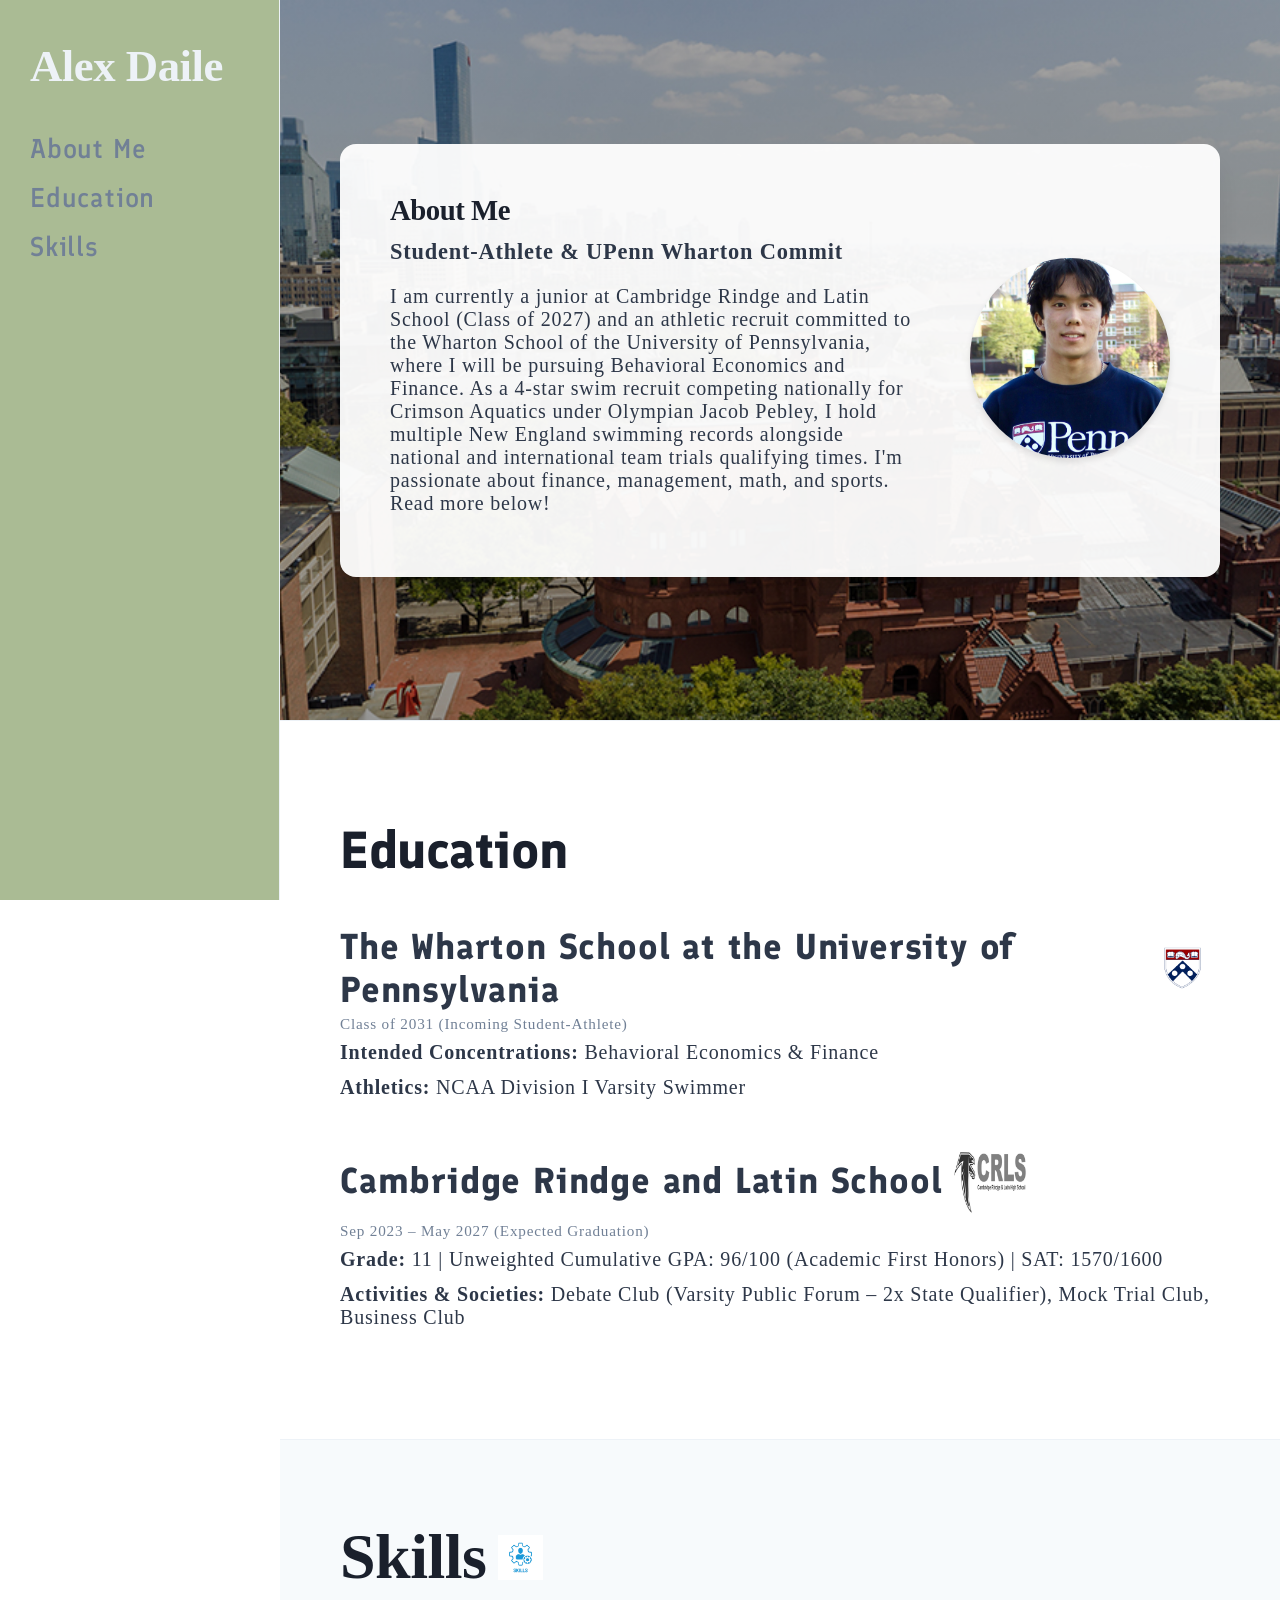
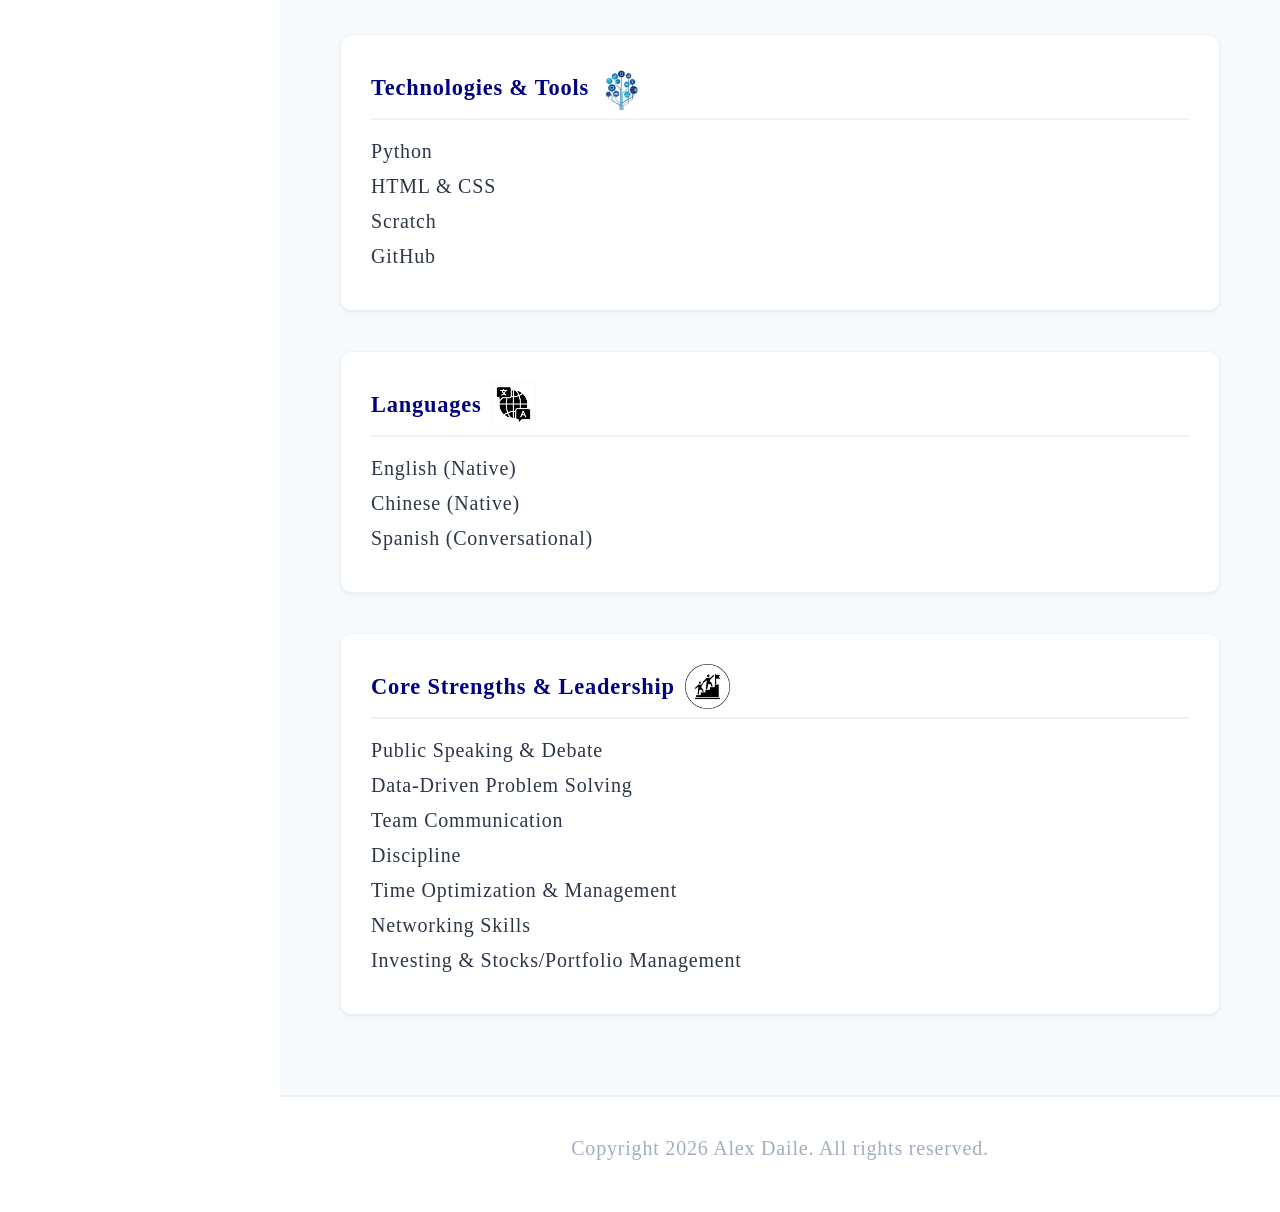
==== index.html @ 0dffe1ea "fixed minute details in section for skills" ====
<!DOCTYPE html>
<html lang="en">
<head>
    <meta charset="UTF-8">
    <meta name="viewport" content="width=device-width, initial-scale=1.0">
    <title>Alex Daile | Portfolio</title>
    <link rel="stylesheet" href="./css/style.css">
</head>
<body>

    <header>
        <h1>Alex Daile</h1>
        <nav>
            <a href="#about">About Me</a>
            <a href="#education"> Education</a>
            <a href="#skills">Skills</a>
        </nav>
    </header>

    <main>
        <section id="about">
            <div class="about-container">
                <div class="about-text">
                    <h2>About Me</h2>
                    <p><strong>Student-Athlete &amp; UPenn Wharton Commit</strong></p>
                    <p>
                        I am currently a junior at Cambridge Rindge and Latin School (Class of 2027) and an athletic recruit committed to the Wharton School of the University of Pennsylvania, where I will be pursuing Behavioral Economics and Finance. As a 4-star swim recruit competing nationally for Crimson Aquatics under Olympian Jacob Pebley, I hold multiple New England swimming records alongside national and international team trials qualifying times. I'm passionate about finance, management, math, and sports. Read more below!
                    </p>
                </div>
                
                <div class="about-profile">
                    <img src="images/IMG_1730 (1).jpeg" alt="Alex Daile Profile Picture" class="profile-img">
                </div>
            </div>
        </section>

        <section id="education">
            <h2>Education</h2>

            <div class="edu-item">
                <h3>
                    The Wharton School at the University of Pennsylvania
                    <img src="images/upenn.png" alt="upenn" class="edu-logo">
                </h3>
                <p class="date">Class of 2031 (Incoming Student-Athlete)</p>
                <p><strong>Intended Concentrations:</strong> Behavioral Economics & Finance</p>
                <p><strong>Athletics:</strong> NCAA Division I Varsity Swimmer</p>
            </div>

            <div class="edu-item">
                <h3>
                     Cambridge Rindge and Latin School
                     <img src="images/crls.webp" alt="CRLS Logo" class="edu-logo">
                </h3>
                <p class="date">Sep 2023 &ndash; May 2027 (Expected Graduation)</p>
                <p><strong>Grade:</strong> 11 | Unweighted Cumulative GPA: 96/100 (Academic First Honors) | SAT: 1570/1600</p>
                <p><strong>Activities &amp; Societies:</strong> Debate Club (Varsity Public Forum &ndash; 2x State Qualifier), Mock Trial Club, Business Club</p>
             </div>
        </section>

        <section id="skills">
            <div class="skills-container-wrapper">
                <h2>
                    Skills
                    <img src="./images/skillsicon.avif" alt="Skills Icon" class="skill-header-logo">
                </h2>
 
                <div class="skills-grid">
                    <div class="skills-column">
                         <h3>
                             Technologies &amp; Tools
                            <img src="./images/tech icon.webp" alt="Code Icon" class="skill-header-logo">
                        </h3>
                        <p>Python</p>
                        <p>HTML &amp; CSS</p>
                        <p>Scratch</p>
                        <p>GitHub</p>
                    </div>

                    <div class="skills-column">
                        <h3>
                            Languages
                            <img src="./images/lang.jpg" alt="Language Icon" class="skill-header-logo">
                        </h3>
                        <p>English <span class="language_level">(Native)</span></p>
                        <p>Chinese <span class="language_level">(Native)</span></p>
                        <p>Spanish <span class="language_level">(Conversational)</span></p>
                    </div>

                    <div class="skills-column">
                         <h3>
                             Core Strengths &amp; Leadership
                             <img src="./images/leadership.avif" alt="Leadership Icon" class="skill-header-logo">
                        </h3>
                        <p>Public Speaking &amp; Debate</p>
                        <p>Data-Driven Problem Solving</p>
                        <p>Team Communication</p>
                        <p>Discipline</p>
                        <p>Time Optimization &amp; Management</p>
                        <p>Networking Skills</p>
                        <p>Investing &amp; Stocks/Portfolio Management</p>
                    </div>
                </div>
            </div>
        </section>
    </main>

    <footer>
        <p>Copyright 2026 Alex Daile. All rights reserved.</p>
    </footer>

</body>
</html>
---- css/style.css ----
@import url('https://fonts.googleapis.com/css2?family=Finlandica:ital,wght@0,400;0,700;1,400;1,700&display=swap');

html {
    scroll-behavior: smooth;
}

* {
    margin: 0;
    padding: 0;
    box-sizing: border-box;
}

body {
    font-family: 'Finlandica', sans-serif
    line-height: 2.5;
    color: #2d3748;
    background-color: #ffffff;
    letter-spacing: 0.8px;
}

header {
    position: fixed;
    top: 0;
    left: 0;
    width: 280px;
    height: 100vh;
    background-color: #aabb94;
    border-right: 1px solid #edf2f7;
    padding: 40px 30px;
    display: flex;
    flex-direction: column;
    gap: 40px;
    z-index: 100;
}

.header-container {
    max-width: 750px;
    margin: 0 auto;
    display: flex;
    justify-content: space-between;
    align-items: center;
}

header h1{
    font-size: 2.8rem;
    font-weight: 700;
    letter-spacing: -0.5px;
    color:#edf2f7
}

nav {
    display: flex;
    flex-direction: column;
    gap: 16px;
}

nav a {
    color: #718096;
    font-size: 1.7rem;
    font-family: 'Finlandica', sans-serif;
    text-decoration: none;
    font-weight: 500;
    transition: color 0.2s;
}

nav a:hover {
    color: #000000;
    transform: translateX(4px)
}

main {
    margin-left: 280px;
    flex: 1;
    background-color: #f7fafc;
}

section {
    min-height: 80vh;
    display: flex;
    flex-direction: column;
    justify-content: center;  
    padding: 80px 60px;
}

h2 {
    font-size: 2.4rem;
    margin-bottom: 24px;
    letter-spacing: -0.5px;
    color: #1a202c;
}

p {
    font-size: 1.25rem;    
    margin-bottom: 12px;
}

#about {
    background: linear-gradient(rgba(0, 0, 0, 0.3), rgba(0, 0, 0, 0.4)), url('../images/penn_campus.jpg') no-repeat center center;
    background-size: cover; 
    background-attachment: scroll;
}

.about-container {
    max-width: 900px;
    margin: 0 auto;
    display: flex;
    align-items: center;
    gap: 50px;
    background-color: rgba(255, 255, 255, 0.95);
    padding: 50px;
    border-radius: 16px;
    box-shadow: 0 20px 25px -5px rgba(0, 0, 0, 0.1), 0 10px 10px -5px rgba(0, 0, 0, 0.04);
}

.about-text {
    flex: 1;
}

.about-text h2 {
    font-size: 1.8rem;
    margin-bottom: 12px;
    letter-spacing: -0.5px;
}

.about-text strong {
    color: #2d3748;
    display: block;
    margin-bottom: 20px;
    font-size: 1.4rem;
}

.profile-img {
    width: 200px;
    height: 200px;
    border-radius: 50%;
    object-fit: cover;
    border: 2px transparent;
    box-shadow: 0 4px 6px rgba(0, 0, 0, 0.1)
}

#education {
    background-color: #ffffff;
    border-top: 1px solid #edf2f7;
    border-bottom: 1px solid #edf2f7;
    max-width: 100%; 
}

#education .edu-container-wrapper {
    max-width: 900px;
    margin: 0 auto;
    width: 100%;
}

.edu-item {
    margin-top: 45px;
}

.edu-item h3 {
    display: flex;
    align-items: center;
    gap: 16px;
    font-size: 1.6rem;
    color: #2d3748;
    margin-bottom: 8px;
}

.edu-logo {
    width: 75px;
    height: 75px;
    object-fit: contain;
}

#education h2 {
    font-size: 3.25rem;
    font-family: 'Finlandica', sans-serif;
    margin-bottom: 12px;
    letter-spacing: -0.5px;
    color: #1a202c;
}

.edu-item {
    margin-top: 32px;
}

.edu-item h3 {
    font-family: 'Finlandica', sans-serif;
    display: flex;
    align-items: center;
    gap: 12px;
    font-size: 2.25rem;
    color: #2d3748;
    margin-bottom: 4px;
}

.date {
    color: #718096;
    font-size: 0.95rem;
    margin-bottom: 8px;
}

#skills {
    background-color: #f7fafc;
    border-bottom: 1px solid #edf2f7;
}

.skills-container-wrapper {
    max-width: 900px;
    margin: 0 auto;
    width: 100%;
}

#skills h2 {
    font-size: 4rem;
    display: flex;
    align-items: center;
    gap: 12px;
}

.skills-grid {
    display: grid;
    gap: 40px;
    margin-top: 40px;
}

.skills-column {
    background: #ffffff;
    padding: 30px;
    border-radius: 12px;
    box-shadow: 0 4px 6px rgba(0, 0, 0, 0.02), 0 1px 3px rgba(0, 0, 0, 0.05);
    border: 1px solid #edf2f7;
}

.skills-column h3 {
    display: flex;
    align-items: center;
    gap: 10px;
    font-size: 1.4rem;
    color: #000080;
    margin-bottom: 20px;
    border-bottom: 2px solid #edf2f7;
    padding-bottom: 8px;
}

.skill-header-logo {
    width: 45;
    height: 45px;
    object-fit: contain;
}


footer {
    margin-left: 280px;
    padding: 40px;
    background-color: #ffffff;
    font-size: 1.05rem;
    color: #a0aec0;
    text-align: center;
    border-top: 1px solid #edf2f7;
}
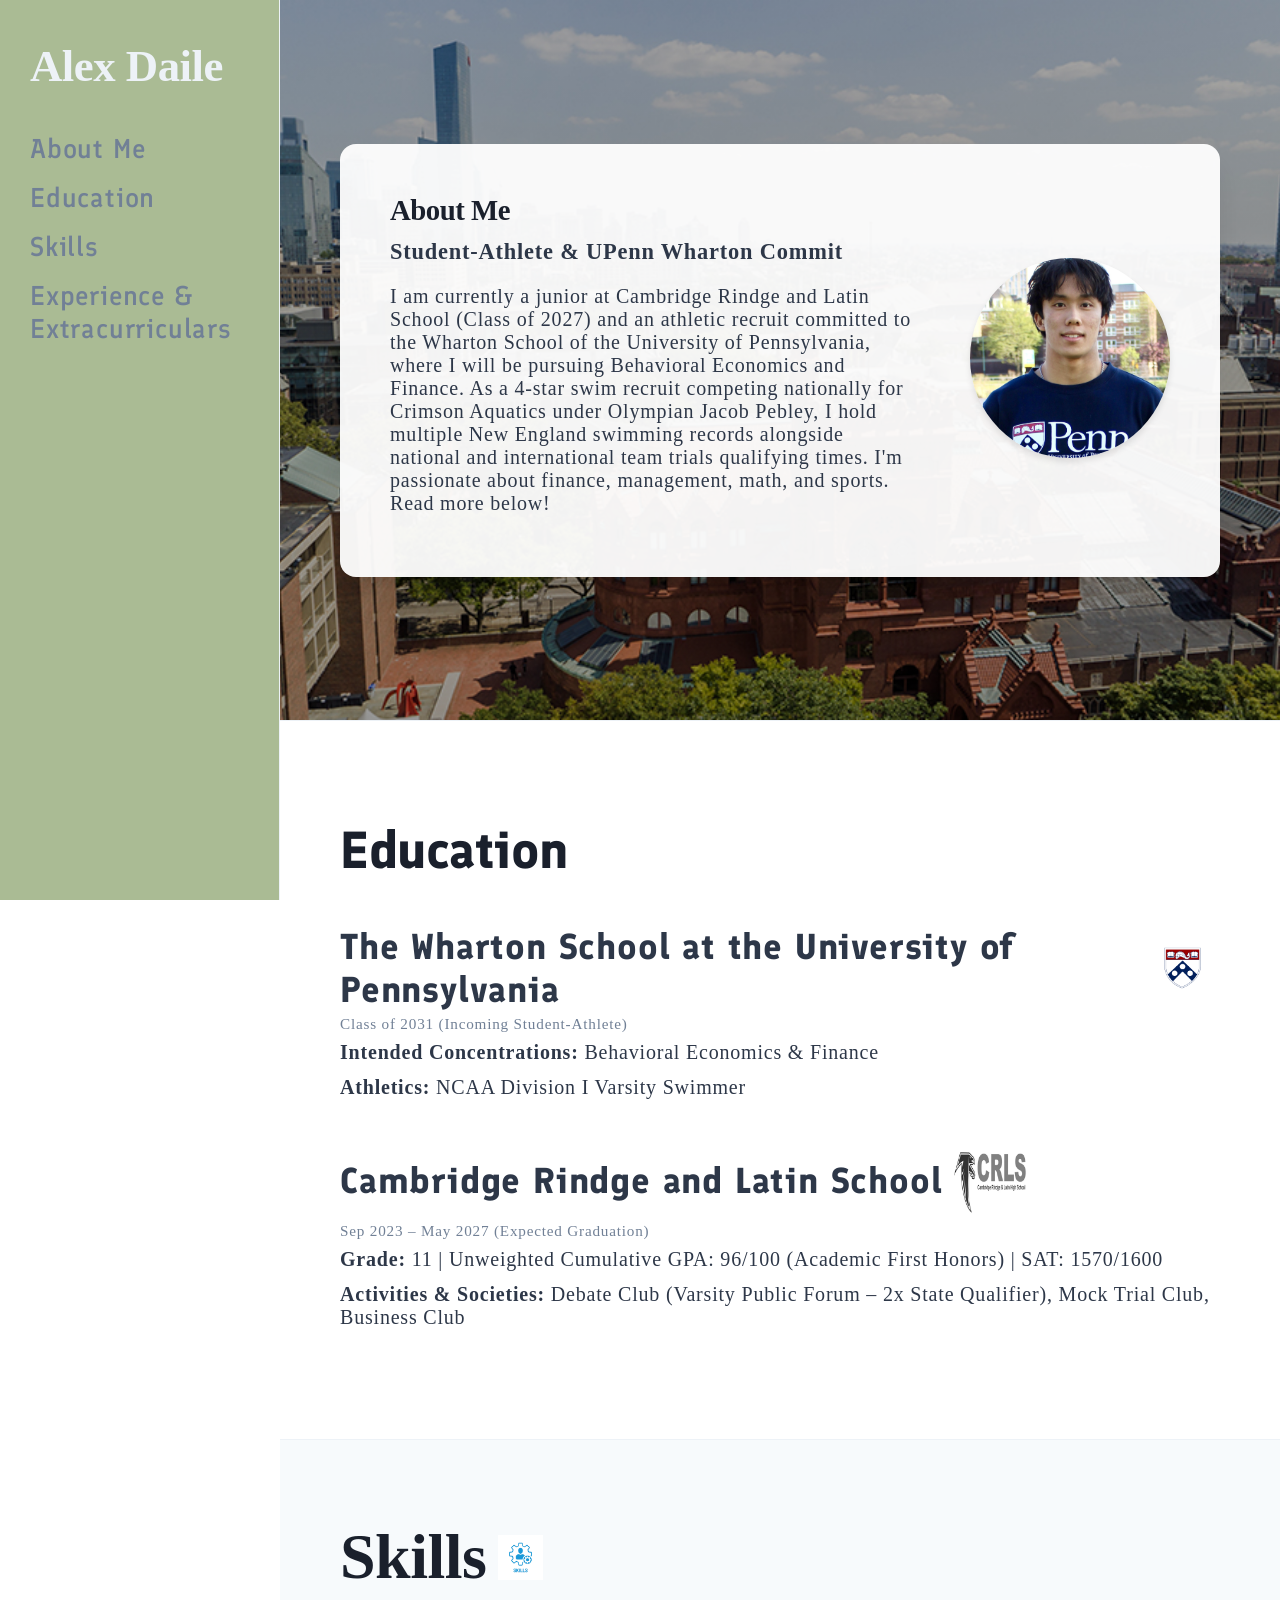
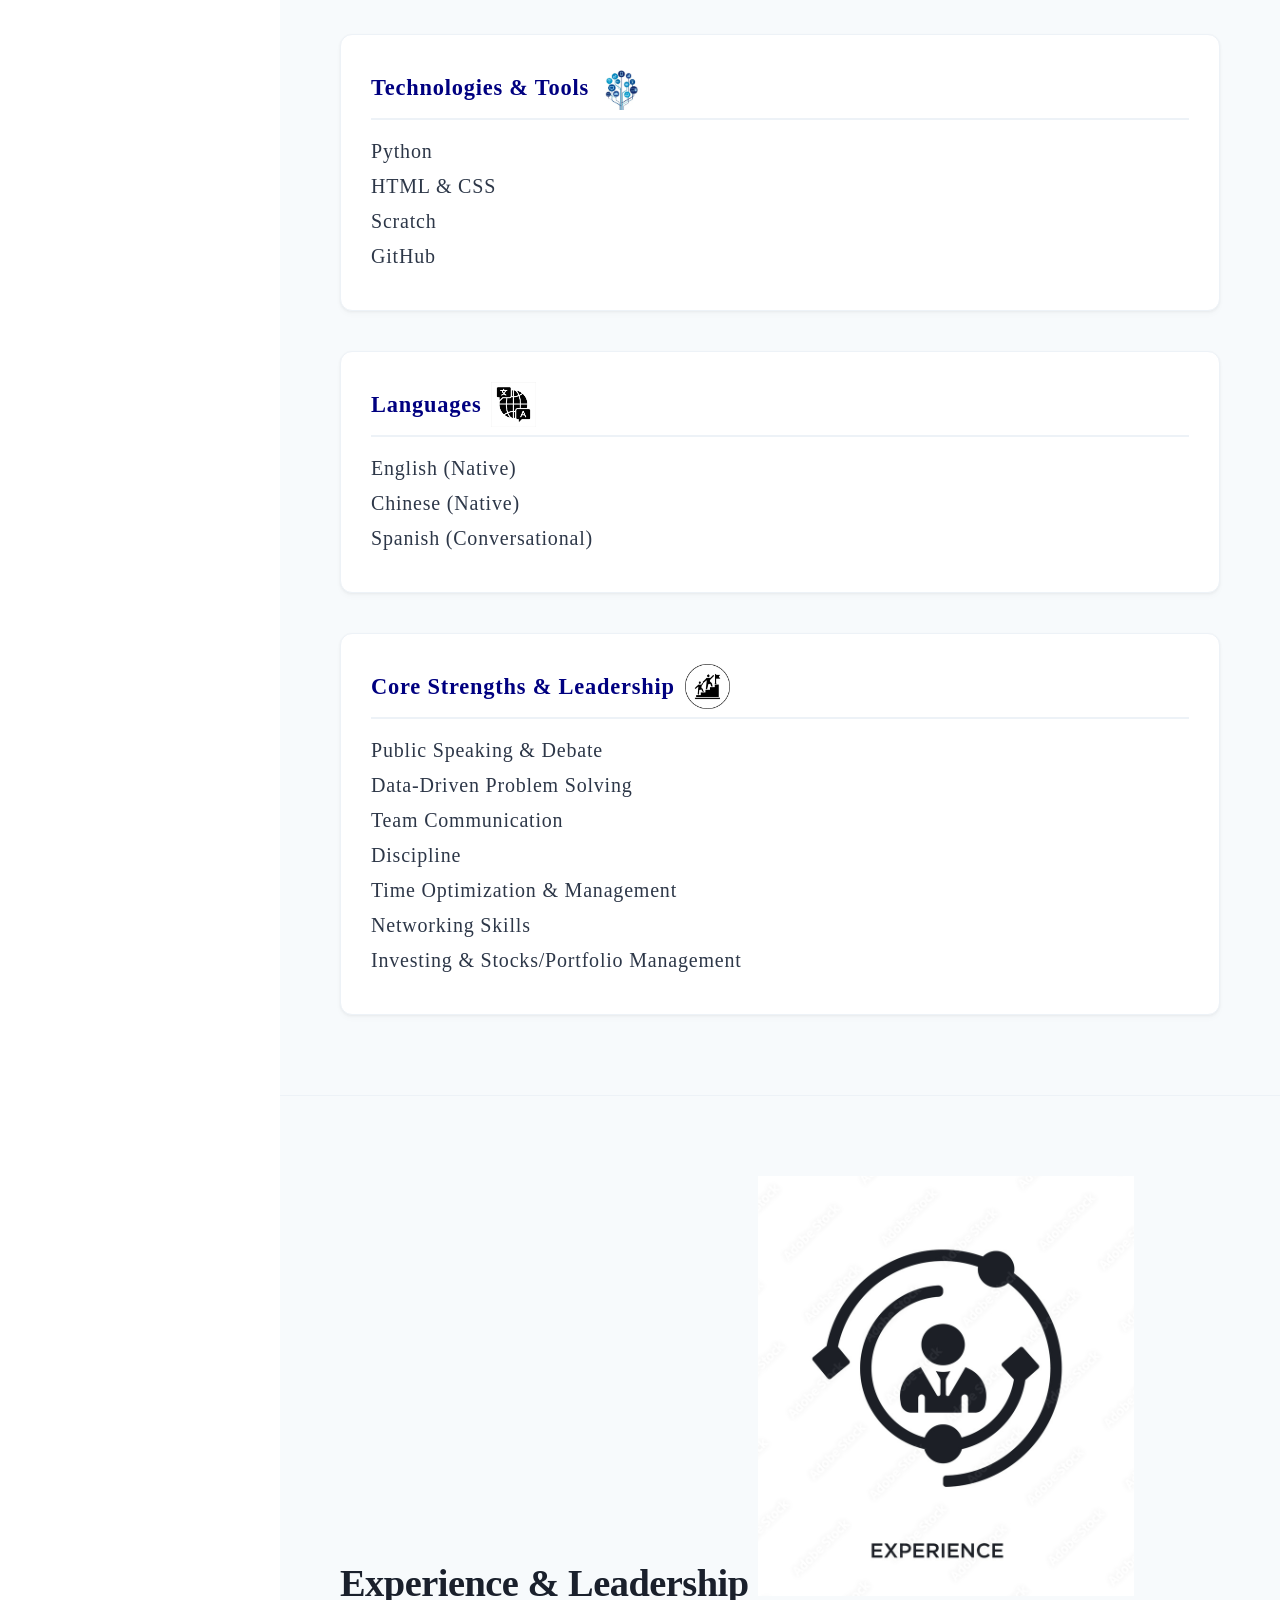
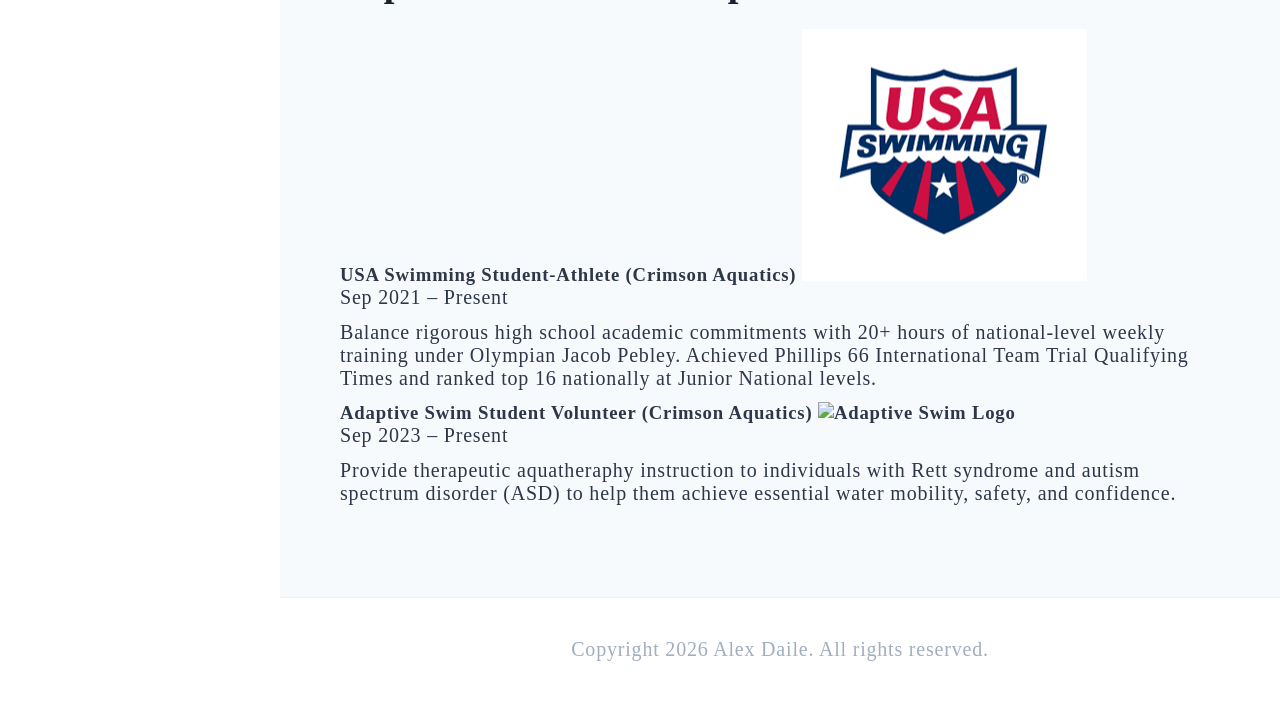
==== commit 29eee062: "added half of experience section, so usa swimming part, adaptive swim part" ====
--- a/index.html
+++ b/index.html
@@ -14,6 +14,7 @@
             <a href="#about">About Me</a>
             <a href="#education"> Education</a>
             <a href="#skills">Skills</a>
+            <a href="experience">Experience & Extracurriculars</a>
         </nav>
     </header>
 
@@ -103,6 +104,37 @@
                 </div>
             </div>
         </section>
+
+        <section id="experience">
+                <div class="'exp-container-wrapper">
+                    <h2>
+                        Experience &amp; Leadership
+                        <img src="./images/experience.png" alt="Experience Icon" class="exp-header-logo">
+                    </h2>
+
+                    <div class="exp-item">
+                        <h3>
+                            USA Swimming Student-Athlete (Crimson Aquatics)
+                            <img src="./images/usaswim.png" alt="Swim Icon" class="exp-logo">
+                        </h3>
+                        <p class="exp-date">Sep 2021 &ndash; Present</p>
+                    <p class="exp-details">
+                        Balance rigorous high school academic commitments with 20+ hours of national-level weekly training under Olympian Jacob Pebley. Achieved Phillips 66 International Team Trial Qualifying Times and ranked top 16 nationally at Junior National levels.
+                    </p>
+                    </div>
+
+                    <div class="exp-item">
+                        <h3>
+                            Adaptive Swim Student Volunteer (Crimson Aquatics)
+                            <img src="./images/adaptive.png" alt="Adaptive Swim Logo" class="exp-logo">
+                        </h3>
+                        <p class="exp-date">Sep 2023 &ndash; Present</p>
+                        <p class="exp-details">
+                        Provide therapeutic aquatheraphy instruction to individuals with Rett syndrome and autism spectrum disorder (ASD) to help them achieve essential water mobility, safety, and confidence.
+                        </p>
+                    </div>
+                </div>
+        </section>
     </main>
 
     <footer>
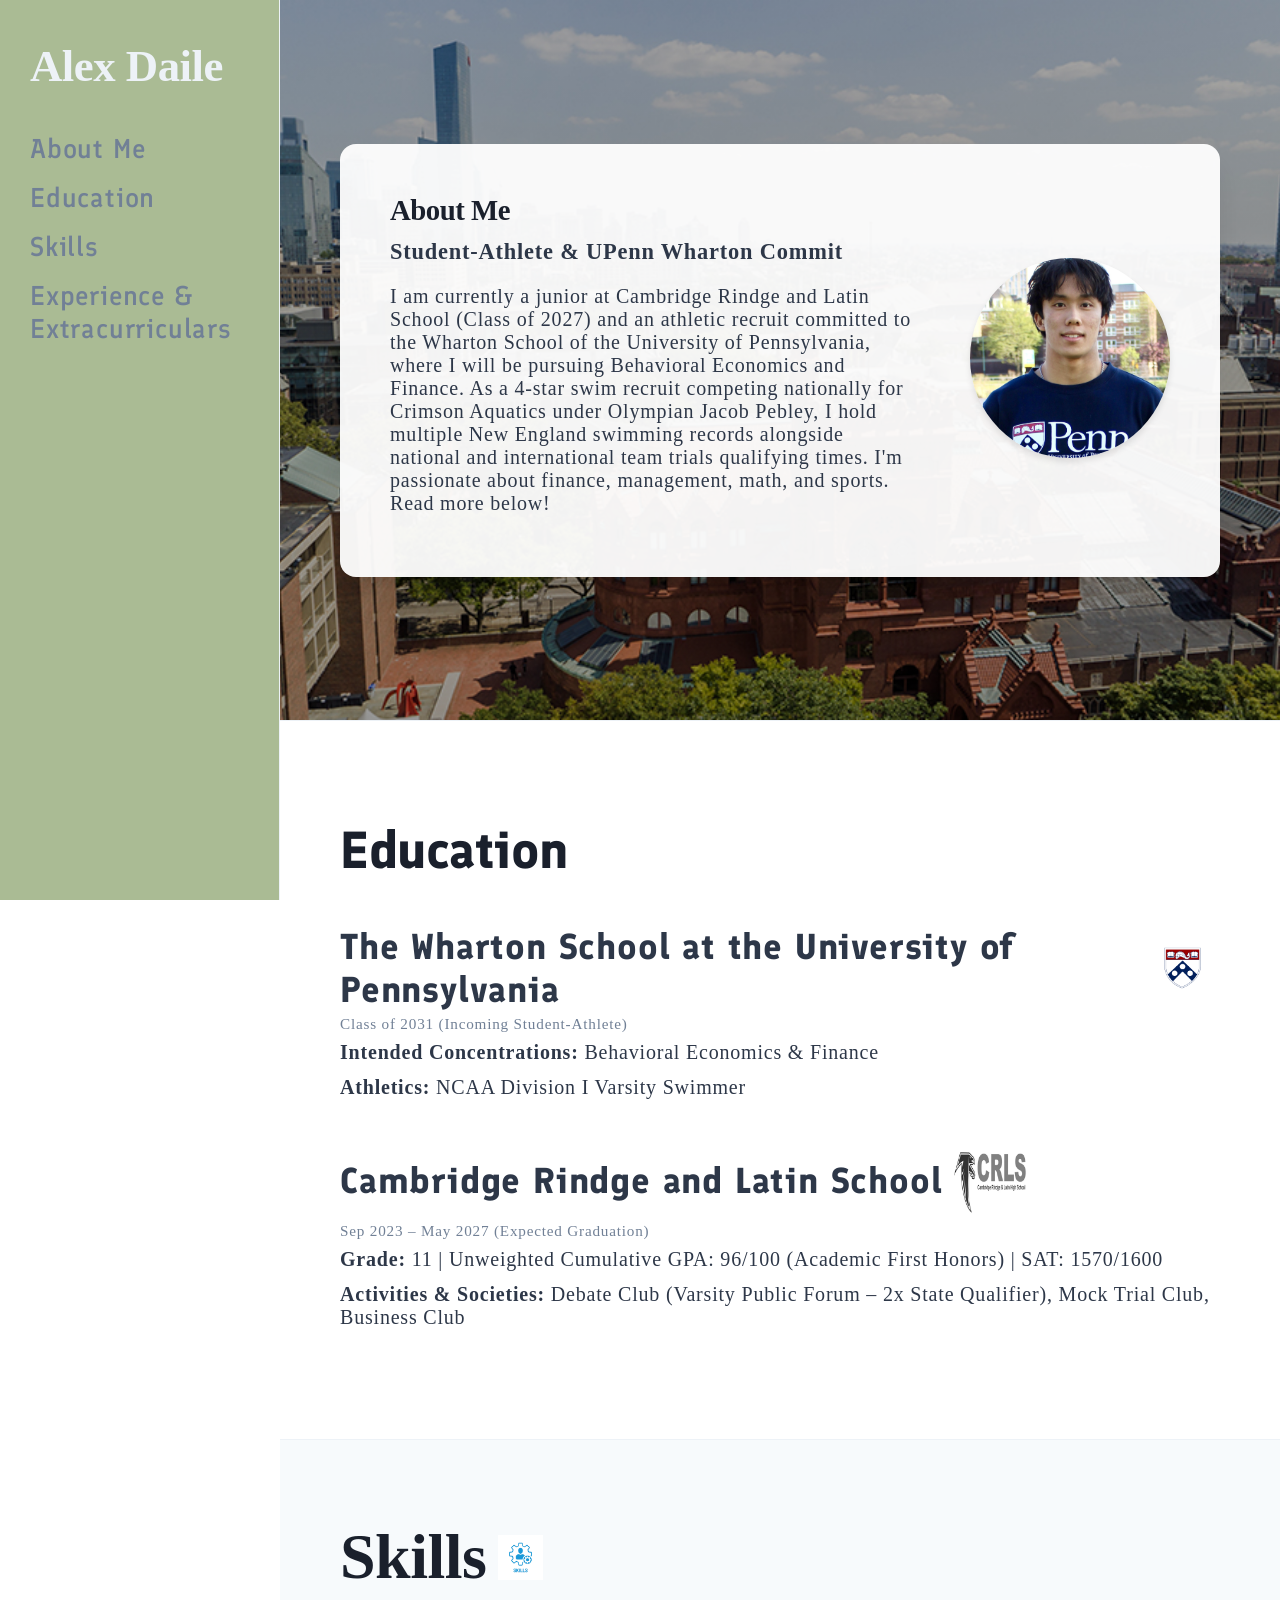
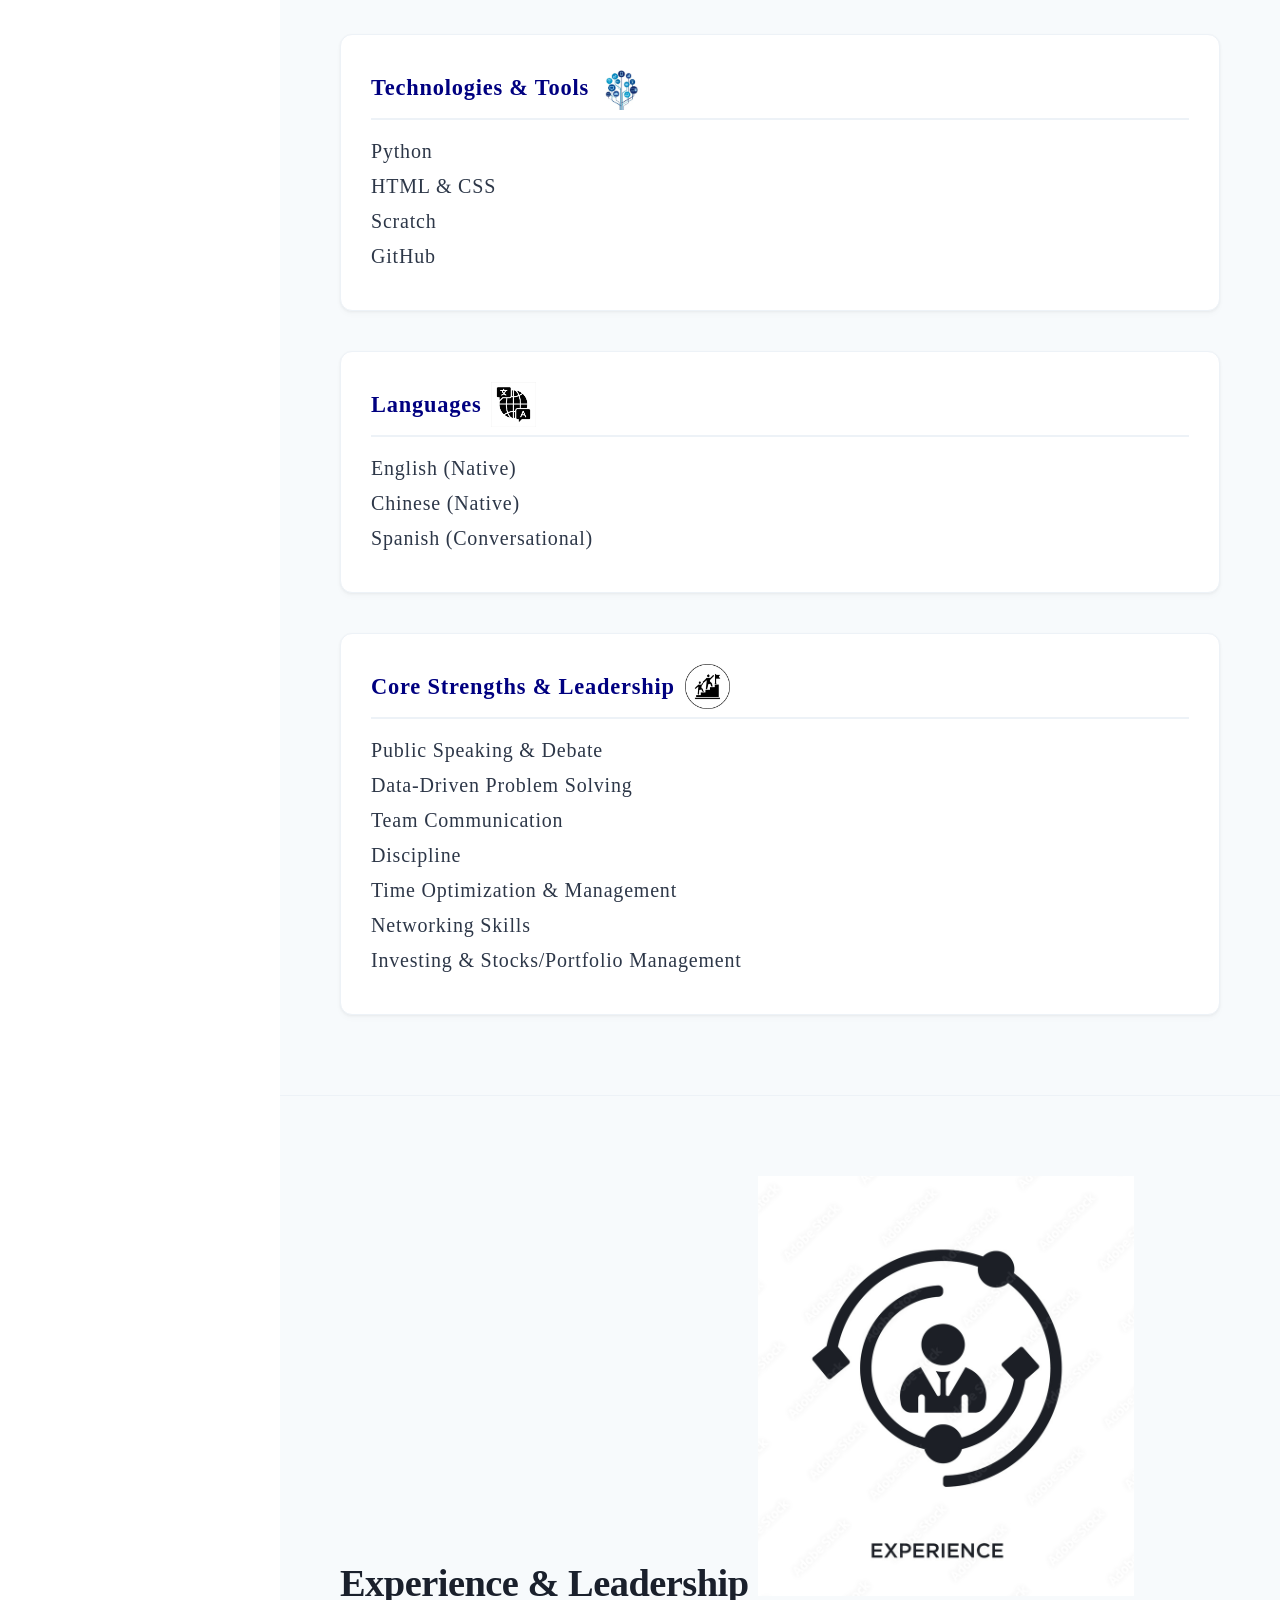
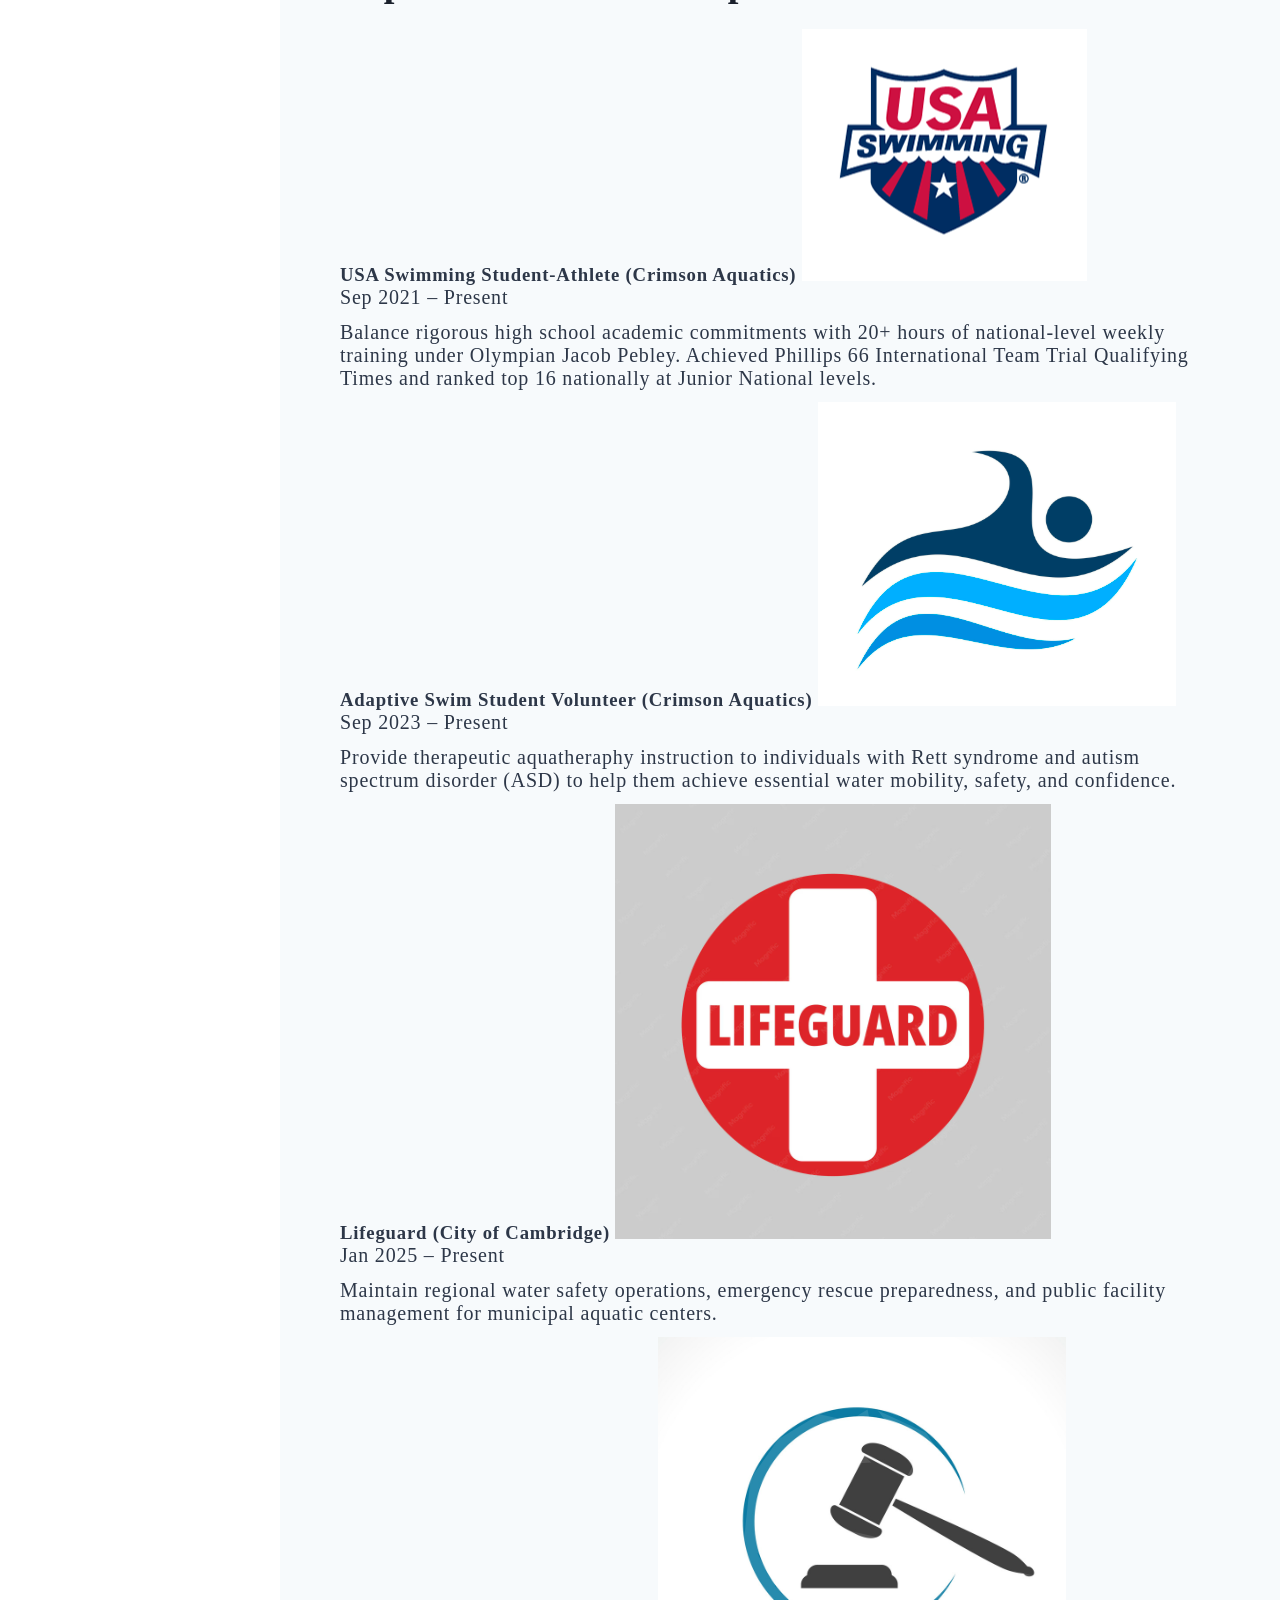
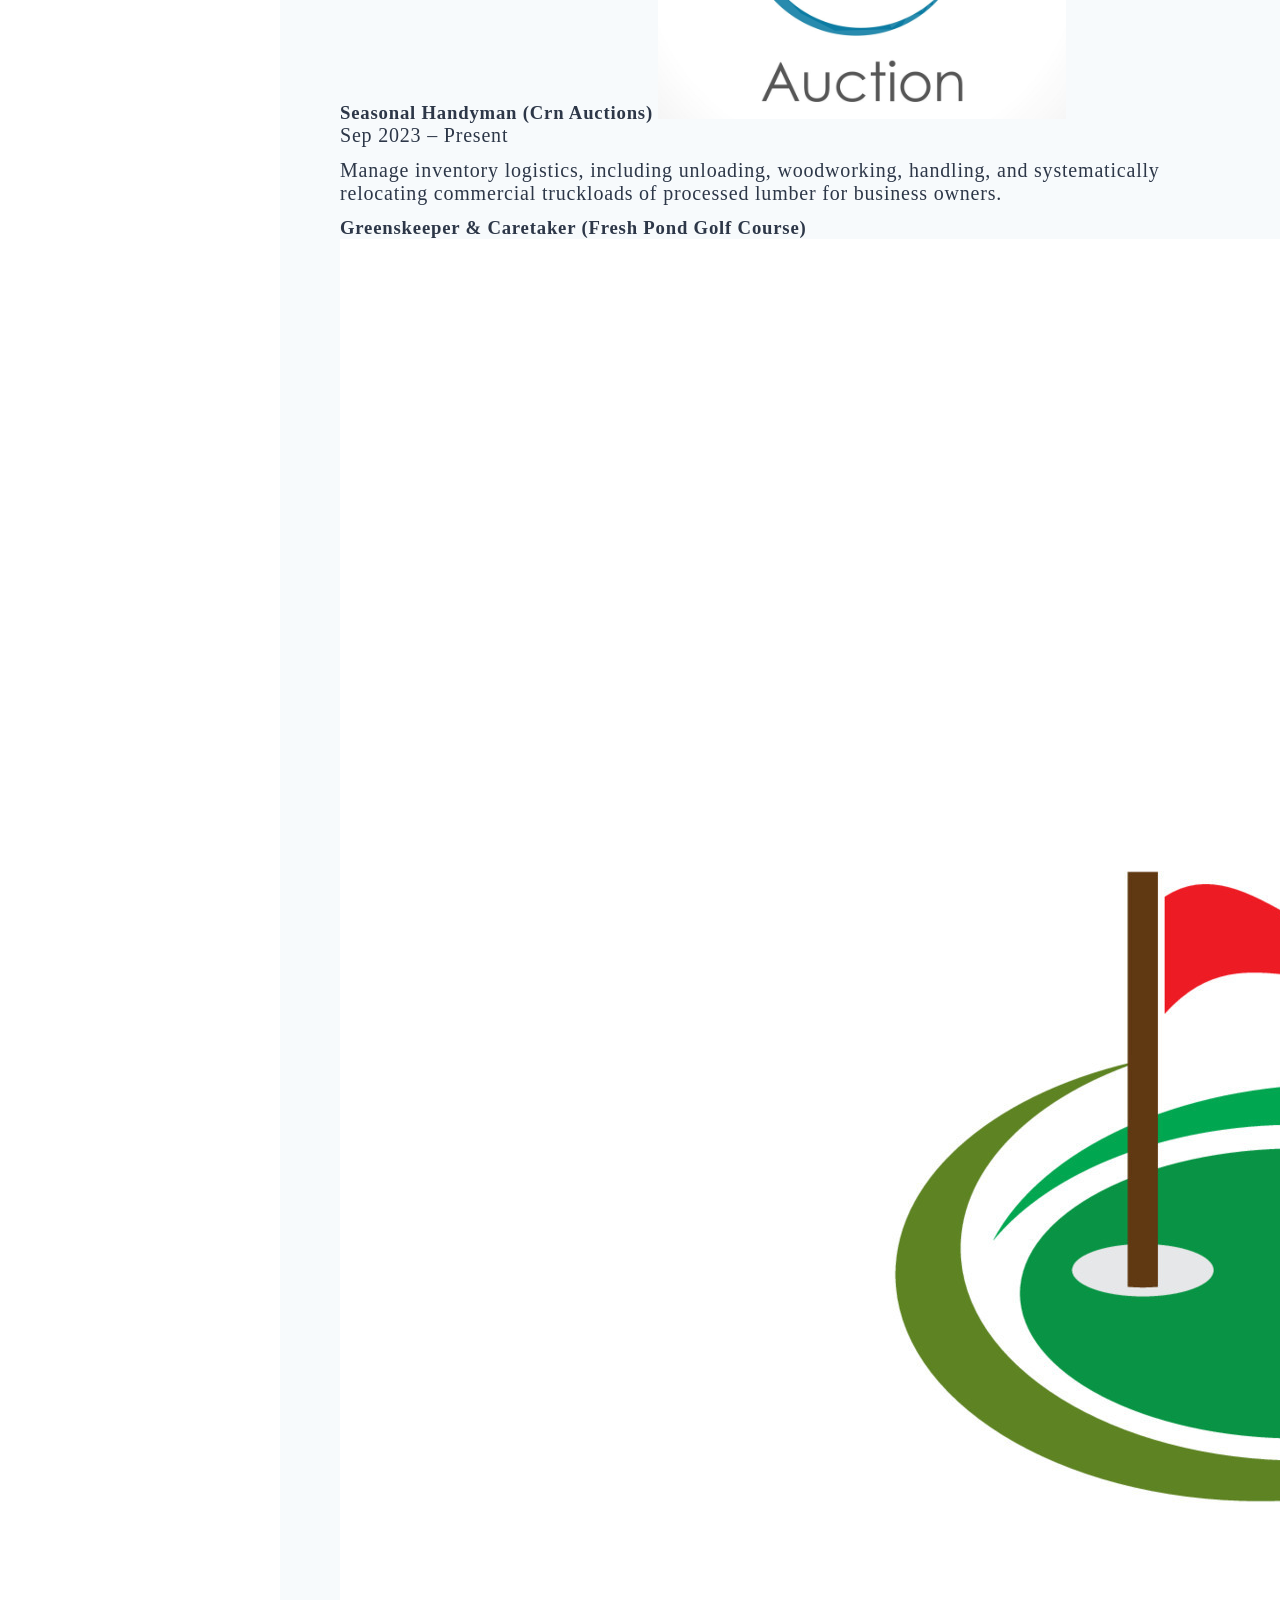
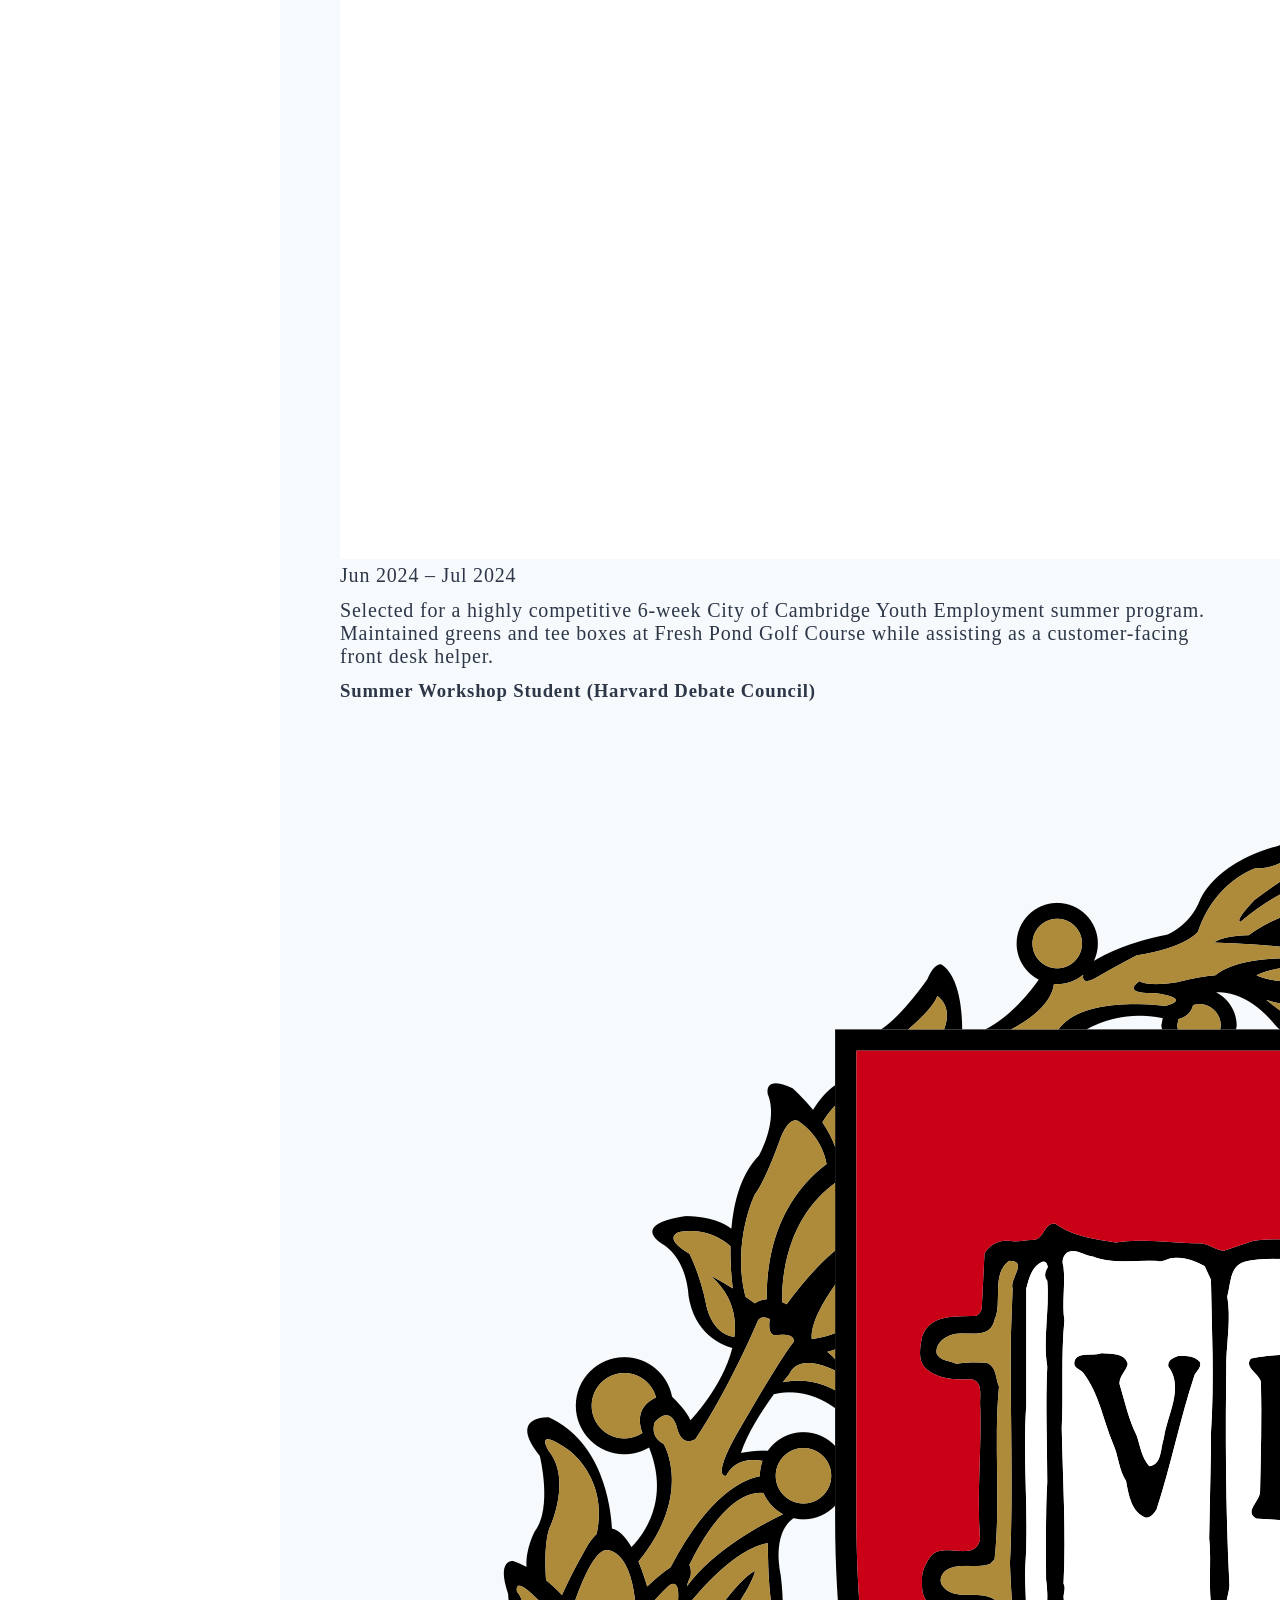
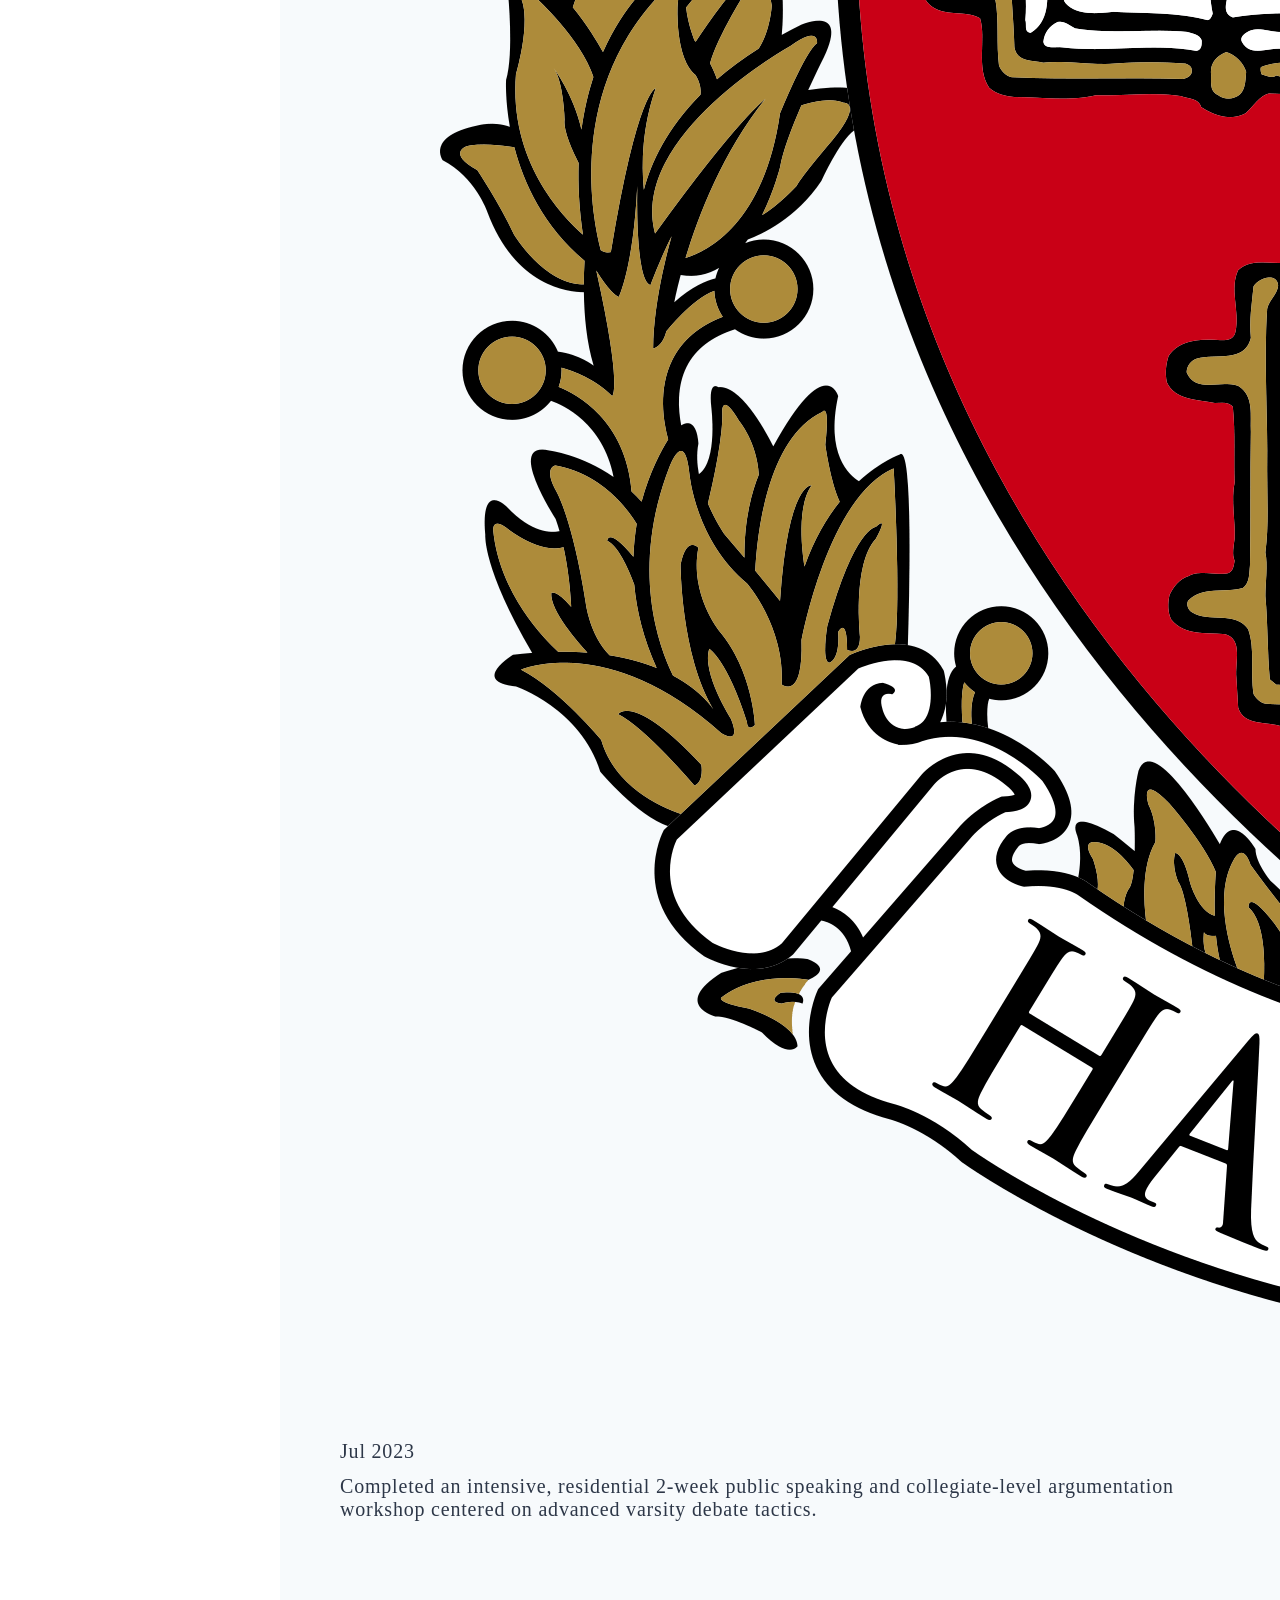
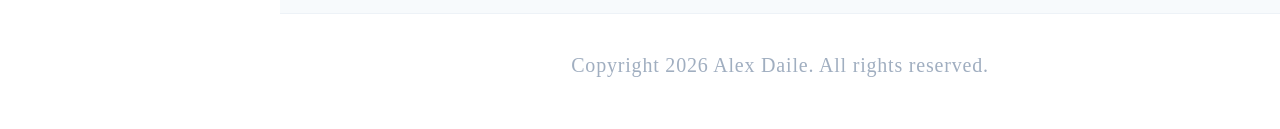
==== commit 060a1840: "completed whole html section of expeirence including images" ====
--- a/index.html
+++ b/index.html
@@ -126,11 +126,55 @@
                     <div class="exp-item">
                         <h3>
                             Adaptive Swim Student Volunteer (Crimson Aquatics)
-                            <img src="./images/adaptive.png" alt="Adaptive Swim Logo" class="exp-logo">
+                            <img src="./images/swim.png" alt="Adaptive Swim Logo" class="exp-logo">
                         </h3>
                         <p class="exp-date">Sep 2023 &ndash; Present</p>
                         <p class="exp-details">
-                        Provide therapeutic aquatheraphy instruction to individuals with Rett syndrome and autism spectrum disorder (ASD) to help them achieve essential water mobility, safety, and confidence.
+                            Provide therapeutic aquatheraphy instruction to individuals with Rett syndrome and autism spectrum disorder (ASD) to help them achieve essential water mobility, safety, and confidence.
+                        </p>
+                    </div>
+
+                     <div class="exp-item">
+                        <h3>
+                            Lifeguard (City of Cambridge)
+                            <img src="./images/lifeguard.png" alt="Lifeguard" class="exp-logo">
+                        </h3>
+                        <p class="exp-date">Jan 2025 &ndash; Present</p>
+                        <p class="exp-details">
+                            Maintain regional water safety operations, emergency rescue preparedness, and public facility management for municipal aquatic centers.
+                        </p>
+                    </div>
+
+                    <div class="exp-item">
+                        <h3>
+                            Seasonal Handyman (Crn Auctions)
+                            <img src="./images/auction.png" alt="CRN Auctions Logo" class="exp-logo">
+                        </h3>
+                        <p class="exp-date">Sep 2023 &ndash; Present</p>
+                        <p class="exp-details">
+                            Manage inventory logistics, including unloading, woodworking, handling, and systematically relocating commercial truckloads of processed lumber for business owners.
+                        </p>
+                    </div>
+
+                    <div class="exp-item">
+                        <h3>
+                            Greenskeeper &amp; Caretaker (Fresh Pond Golf Course)
+                            <img src="./images/golf.jpg" alt="Golf" class="exp-logo">
+                        </h3>
+                        <p class="exp-date">Jun 2024 &ndash; Jul 2024</p>
+                        <p class="exp-details">
+                            Selected for a highly competitive 6-week City of Cambridge Youth Employment summer program. Maintained greens and tee boxes at Fresh Pond Golf Course while assisting as a customer-facing front desk helper.
+                        </p>
+                    </div>
+
+                    <div class="exp-item">
+                        <h3>
+                            Summer Workshop Student (Harvard Debate Council)
+                            <img src="./images/harvard.png" alt="Harvard Logo" class="exp-logo">
+                        </h3>
+                        <p class="exp-date">Jul 2023</p>
+                        <p class="exp-details">
+                            Completed an intensive, residential 2-week public speaking and collegiate-level argumentation workshop centered on advanced varsity debate tactics.
                         </p>
                     </div>
                 </div>
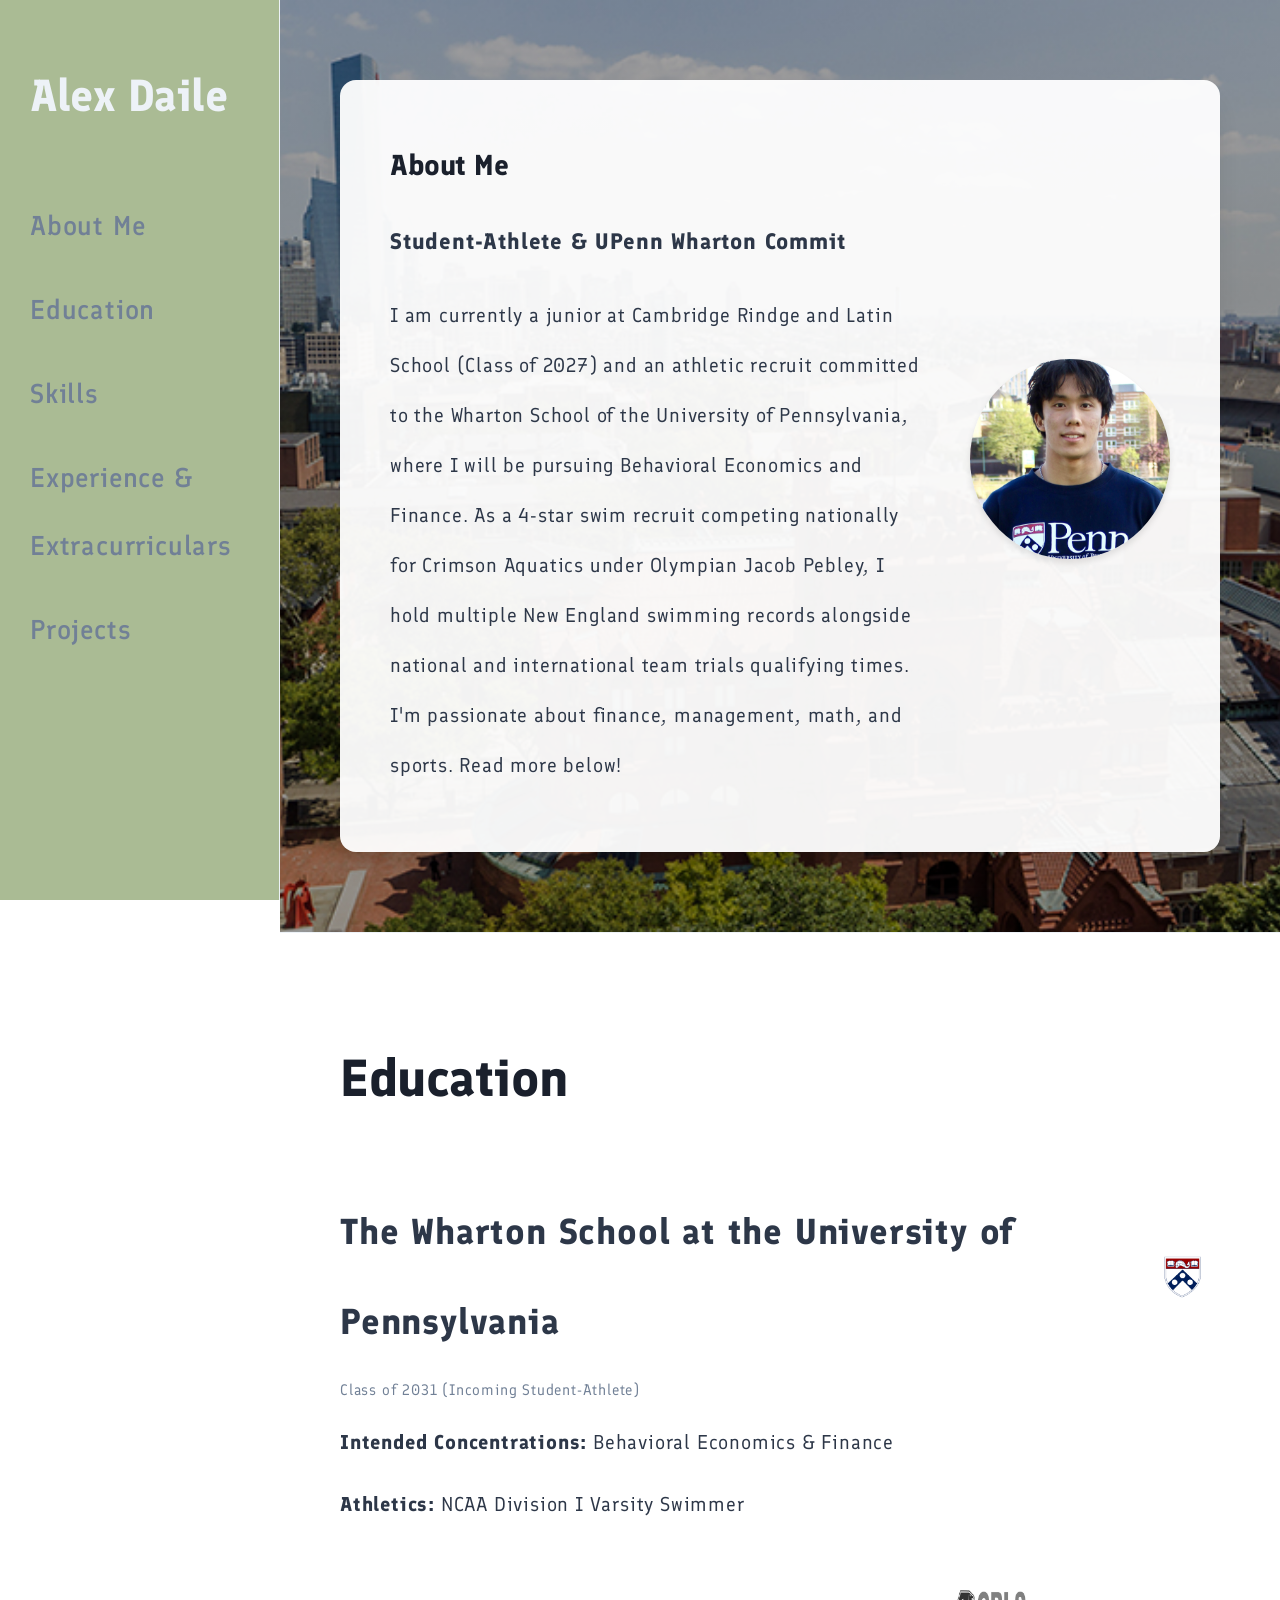
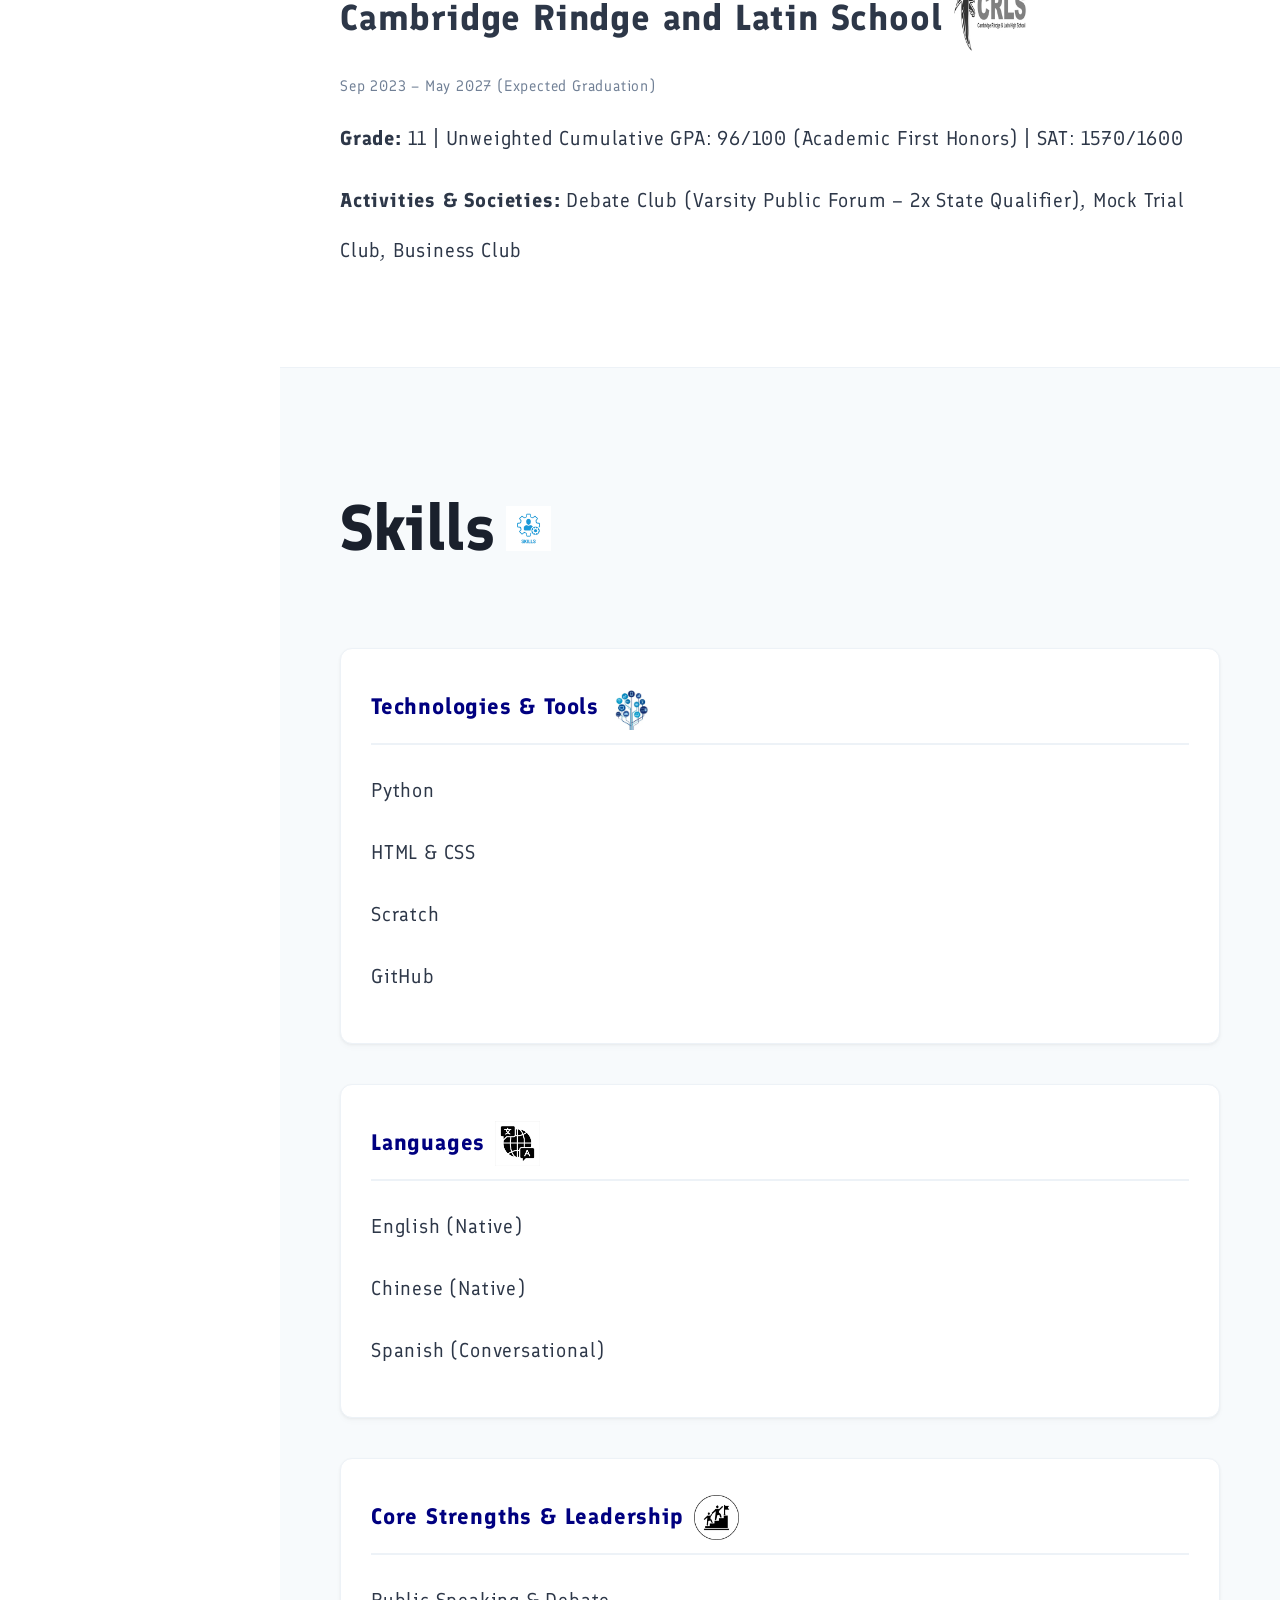
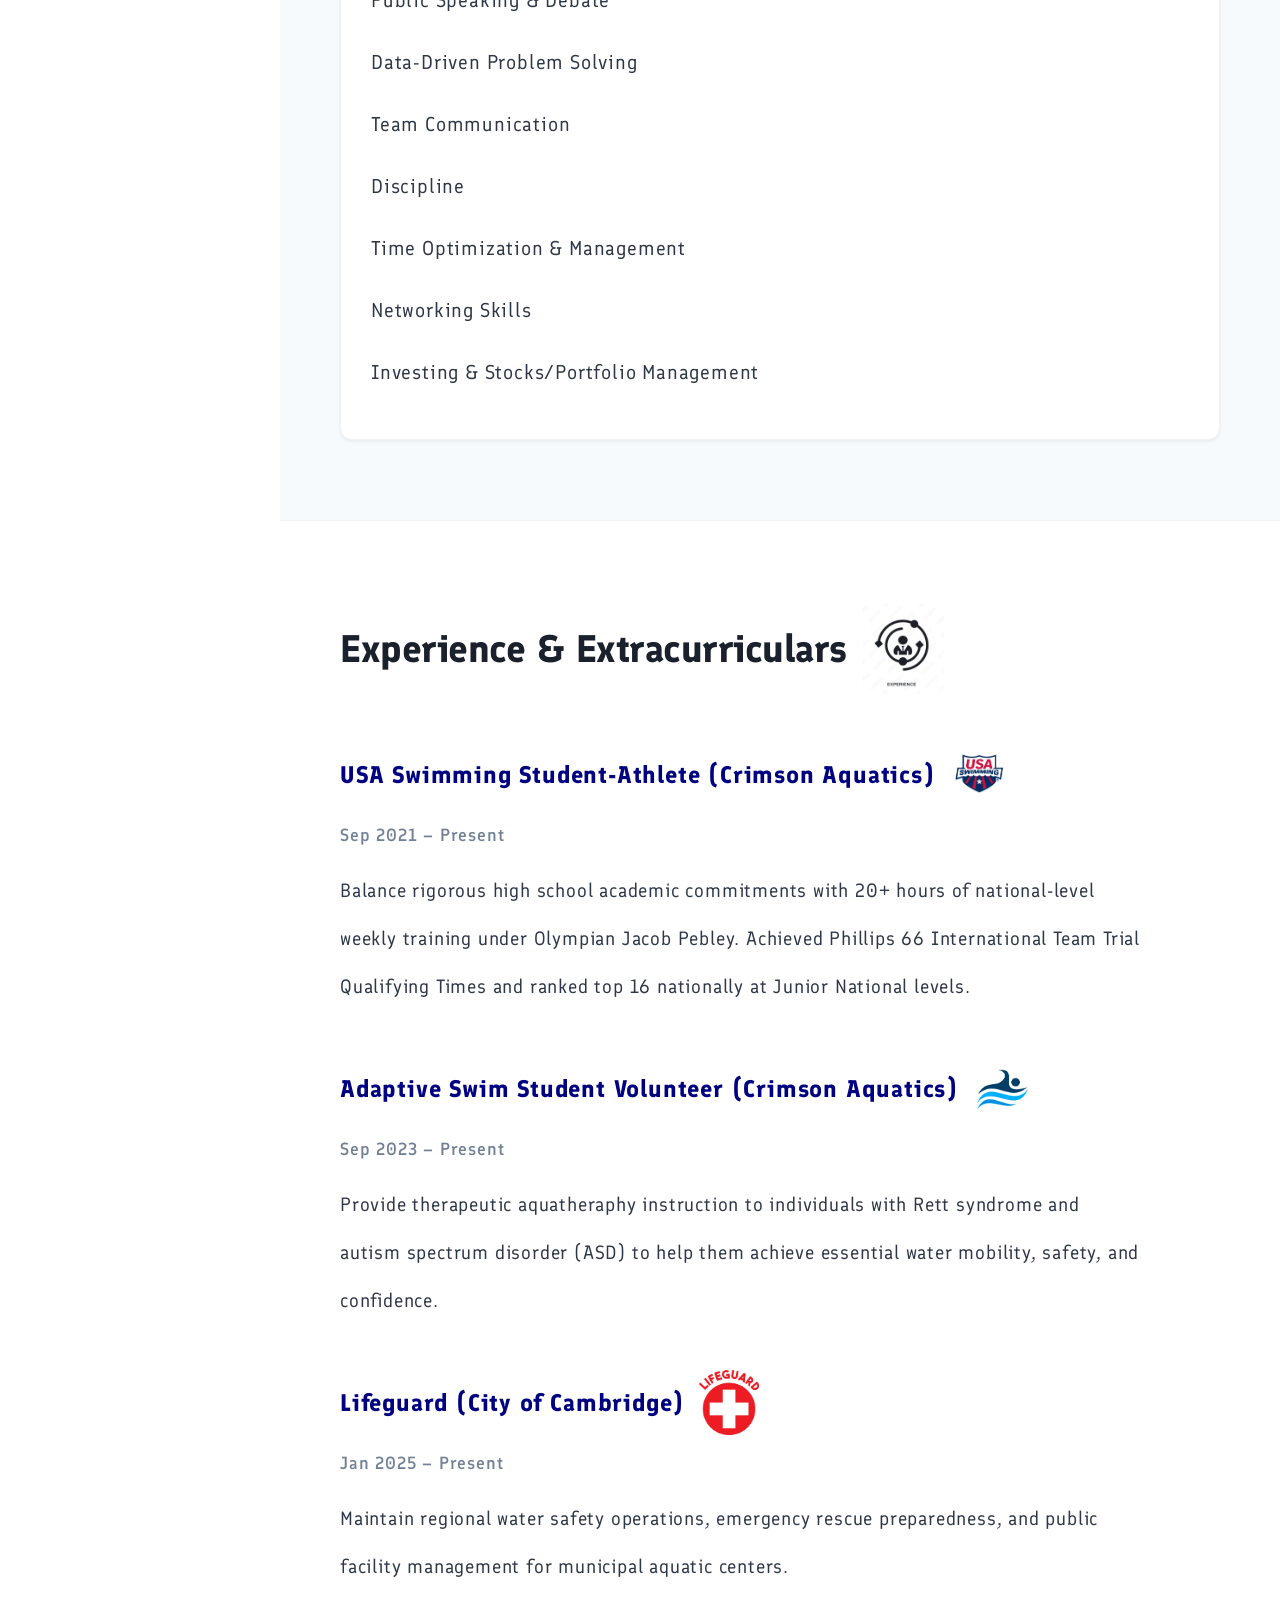
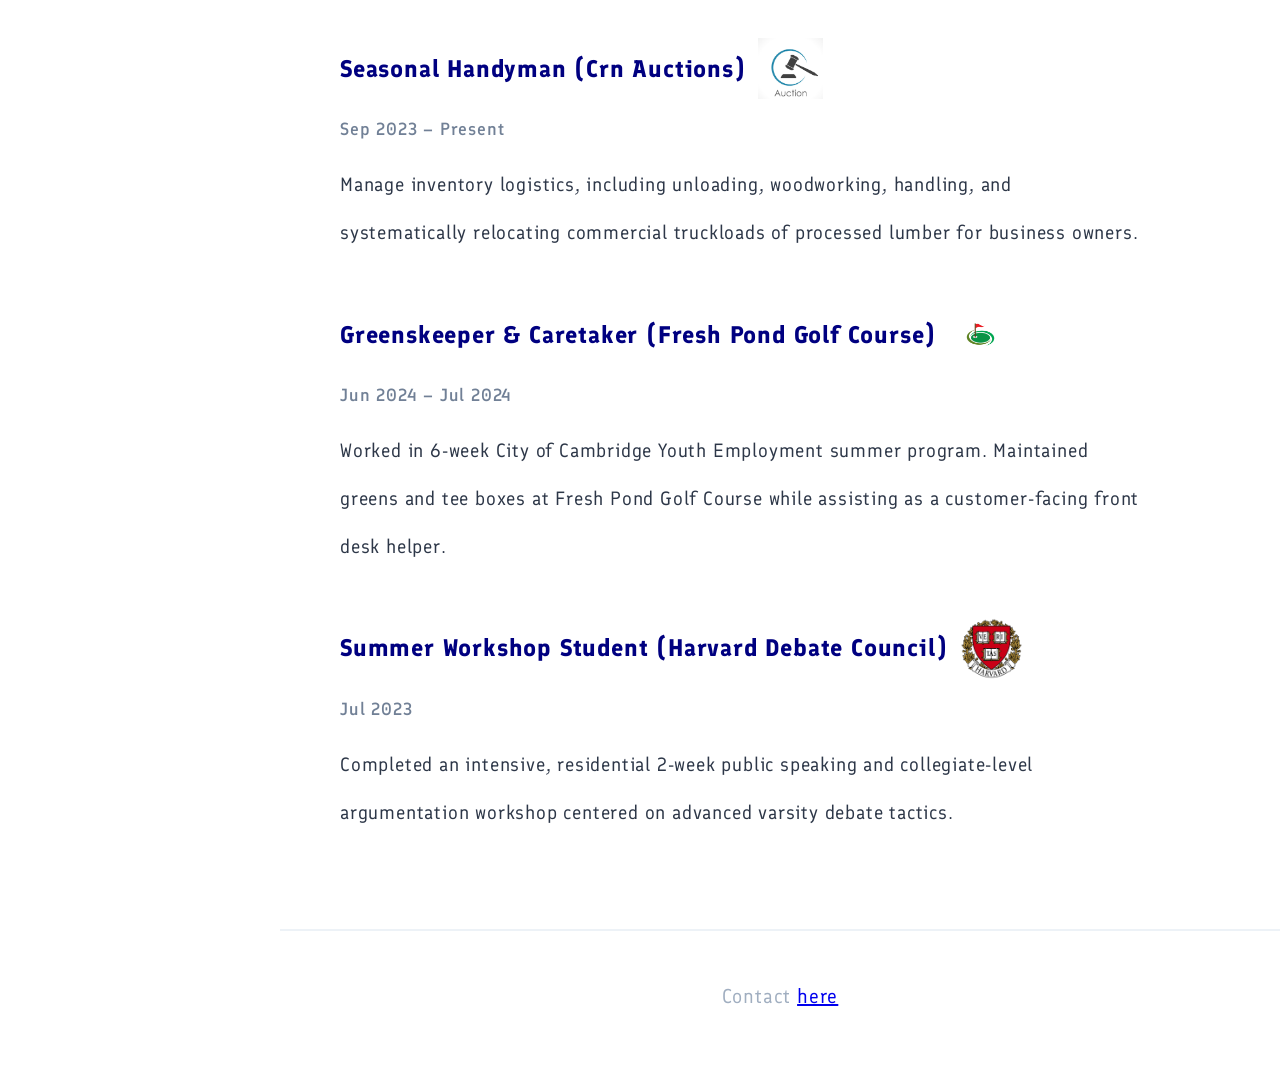
==== commit 4c86a0f0: "finished css for experience section" ====
--- a/index.html
+++ b/index.html
@@ -14,7 +14,8 @@
             <a href="#about">About Me</a>
             <a href="#education"> Education</a>
             <a href="#skills">Skills</a>
-            <a href="experience">Experience & Extracurriculars</a>
+            <a href="#experience">Experience & Extracurriculars</a>
+            <a href="#projects">Projects</a>
         </nav>
     </header>
 
@@ -108,7 +109,7 @@
         <section id="experience">
                 <div class="'exp-container-wrapper">
                     <h2>
-                        Experience &amp; Leadership
+                        Experience &amp; Extracurriculars
                         <img src="./images/experience.png" alt="Experience Icon" class="exp-header-logo">
                     </h2>
 
@@ -137,7 +138,7 @@
                      <div class="exp-item">
                         <h3>
                             Lifeguard (City of Cambridge)
-                            <img src="./images/lifeguard.png" alt="Lifeguard" class="exp-logo">
+                            <img src="./images/lifeguard.jpg" alt="Lifeguard" class="exp-logo">
                         </h3>
                         <p class="exp-date">Jan 2025 &ndash; Present</p>
                         <p class="exp-details">
@@ -163,7 +164,7 @@
                         </h3>
                         <p class="exp-date">Jun 2024 &ndash; Jul 2024</p>
                         <p class="exp-details">
-                            Selected for a highly competitive 6-week City of Cambridge Youth Employment summer program. Maintained greens and tee boxes at Fresh Pond Golf Course while assisting as a customer-facing front desk helper.
+                            Worked in 6-week City of Cambridge Youth Employment summer program. Maintained greens and tee boxes at Fresh Pond Golf Course while assisting as a customer-facing front desk helper.
                         </p>
                     </div>
 
@@ -182,7 +183,7 @@
     </main>
 
     <footer>
-        <p>Copyright 2026 Alex Daile. All rights reserved.</p>
+        <p>Contact <a href="adaile411@gmail.com">here</a></p>
     </footer>
 
 </body>
--- a/css/style.css
+++ b/css/style.css
@@ -11,7 +11,7 @@
 }
 
 body {
-    font-family: 'Finlandica', sans-serif
+    font-family: 'Finlandica', sans-serif;
     line-height: 2.5;
     color: #2d3748;
     background-color: #ffffff;
@@ -256,4 +256,59 @@
     color: #a0aec0;
     text-align: center;
     border-top: 1px solid #edf2f7;
+}
+
+#experience {
+    background-color: #ffffff; 
+    border-bottom: 1px solid #edf2f7;
+}
+
+.exp-container-wrapper {
+    max-width: 900px;
+    margin: 0 auto;
+    width: 100%;
+}
+
+#experience h2 {
+    display: flex;
+    align-items: center;
+    gap: 12px;
+}
+
+.exp-header-logo {
+    width: 90px;
+    height: 90px;
+    object-fit: contain;
+}
+
+.exp-item {
+    margin-top: 45px;
+}
+
+.exp-item h3 {
+    display: flex;
+    align-items: center;
+    gap: 12px;
+    font-size: 1.5rem;
+    color: #000080;
+    margin-bottom: 6px;
+}
+
+.exp-logo {
+    width: 65px;
+    height: 65px;
+    object-fit: contain;
+}
+
+.exp-date {
+    color: #718096;
+    font-size: 1.1rem;
+    margin-bottom: 10px;
+    font-weight: 500;
+}
+
+.exp-details {
+    font-size: 1.2rem;
+    color: #2d3748;
+    max-width: 800px;
 }
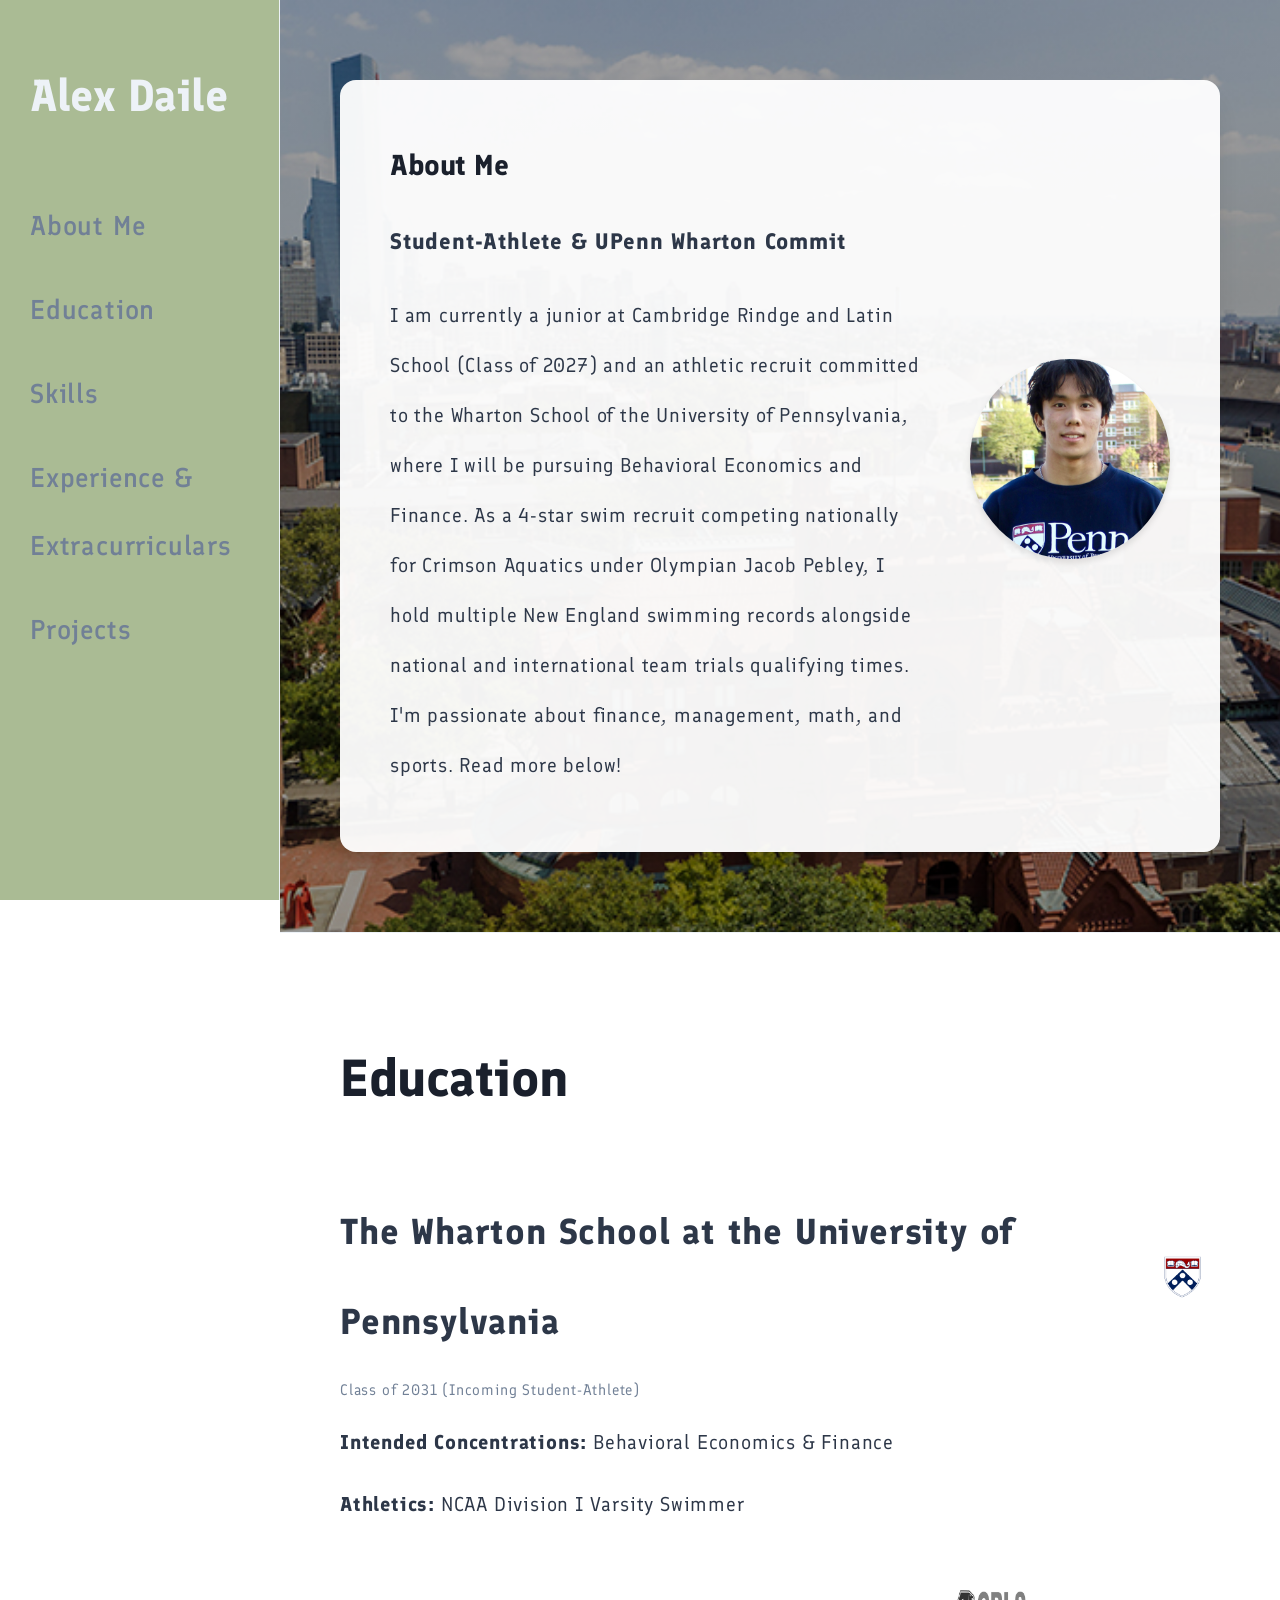
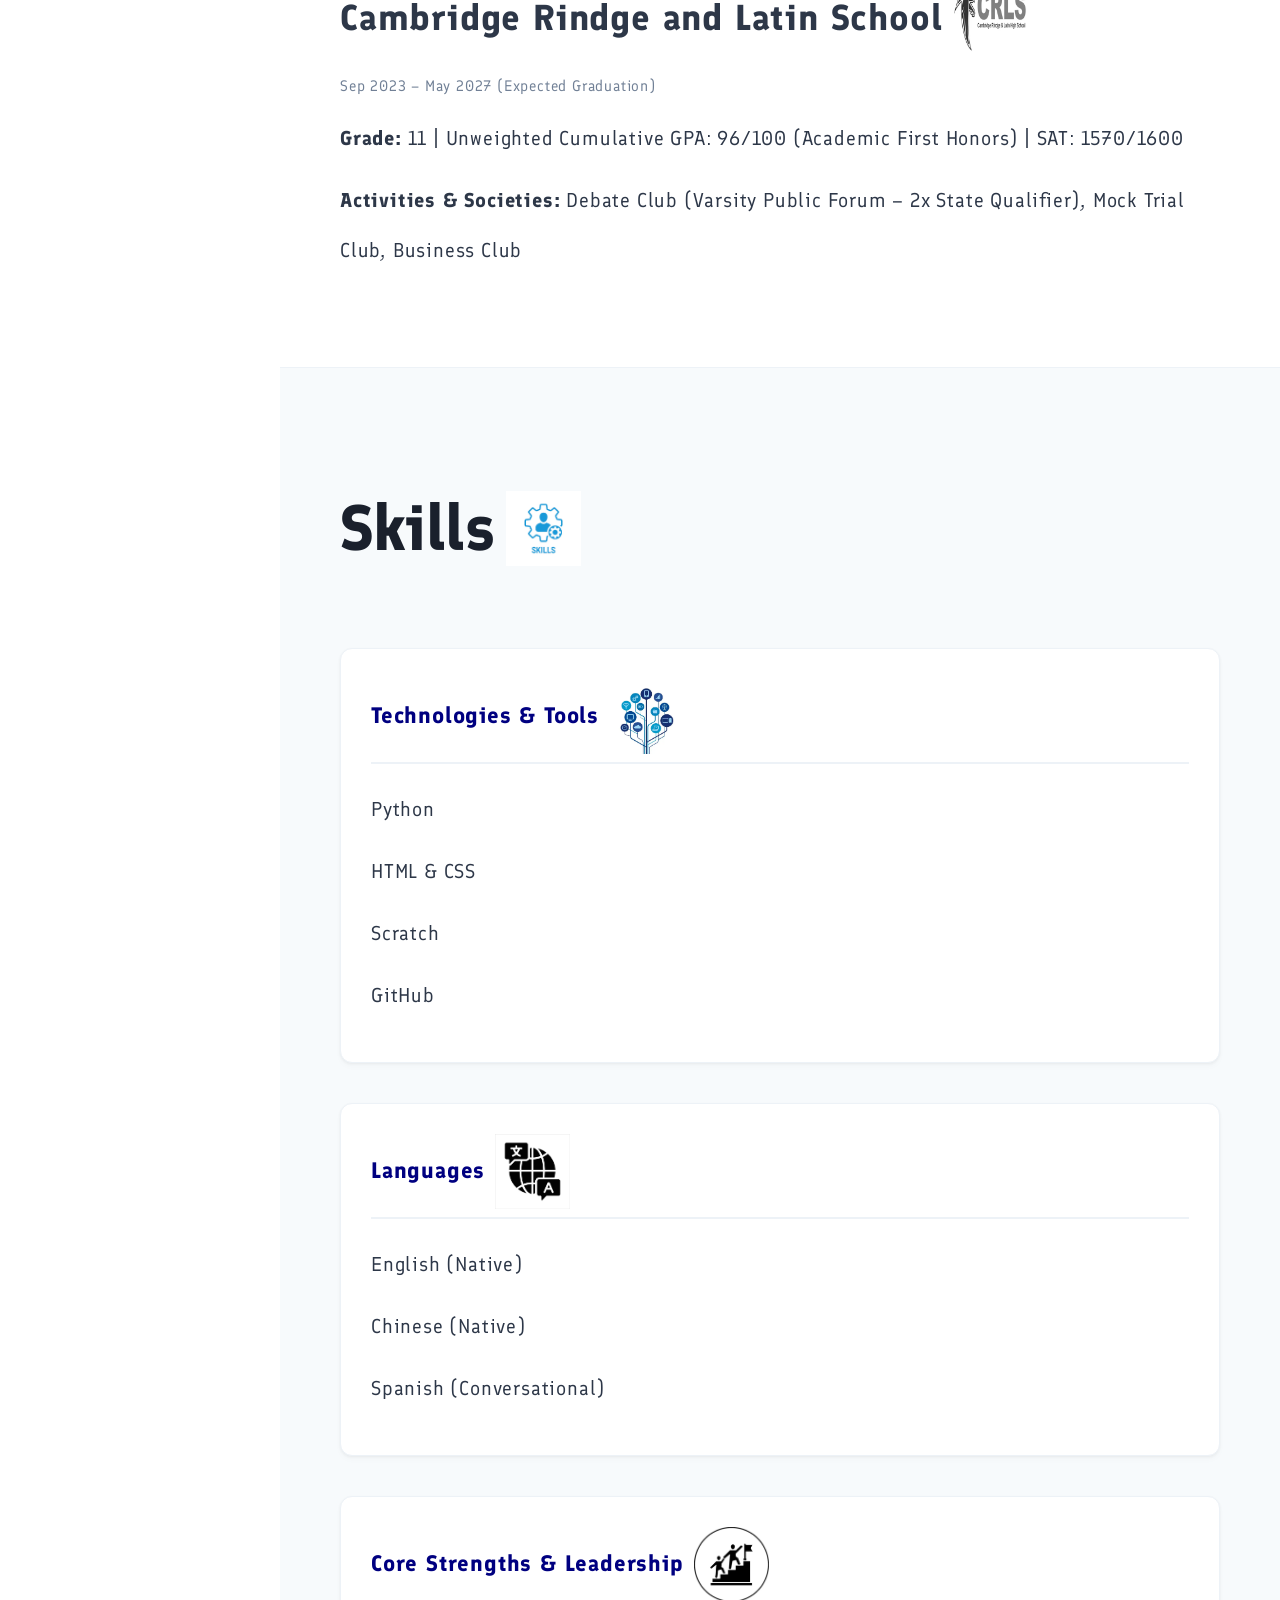
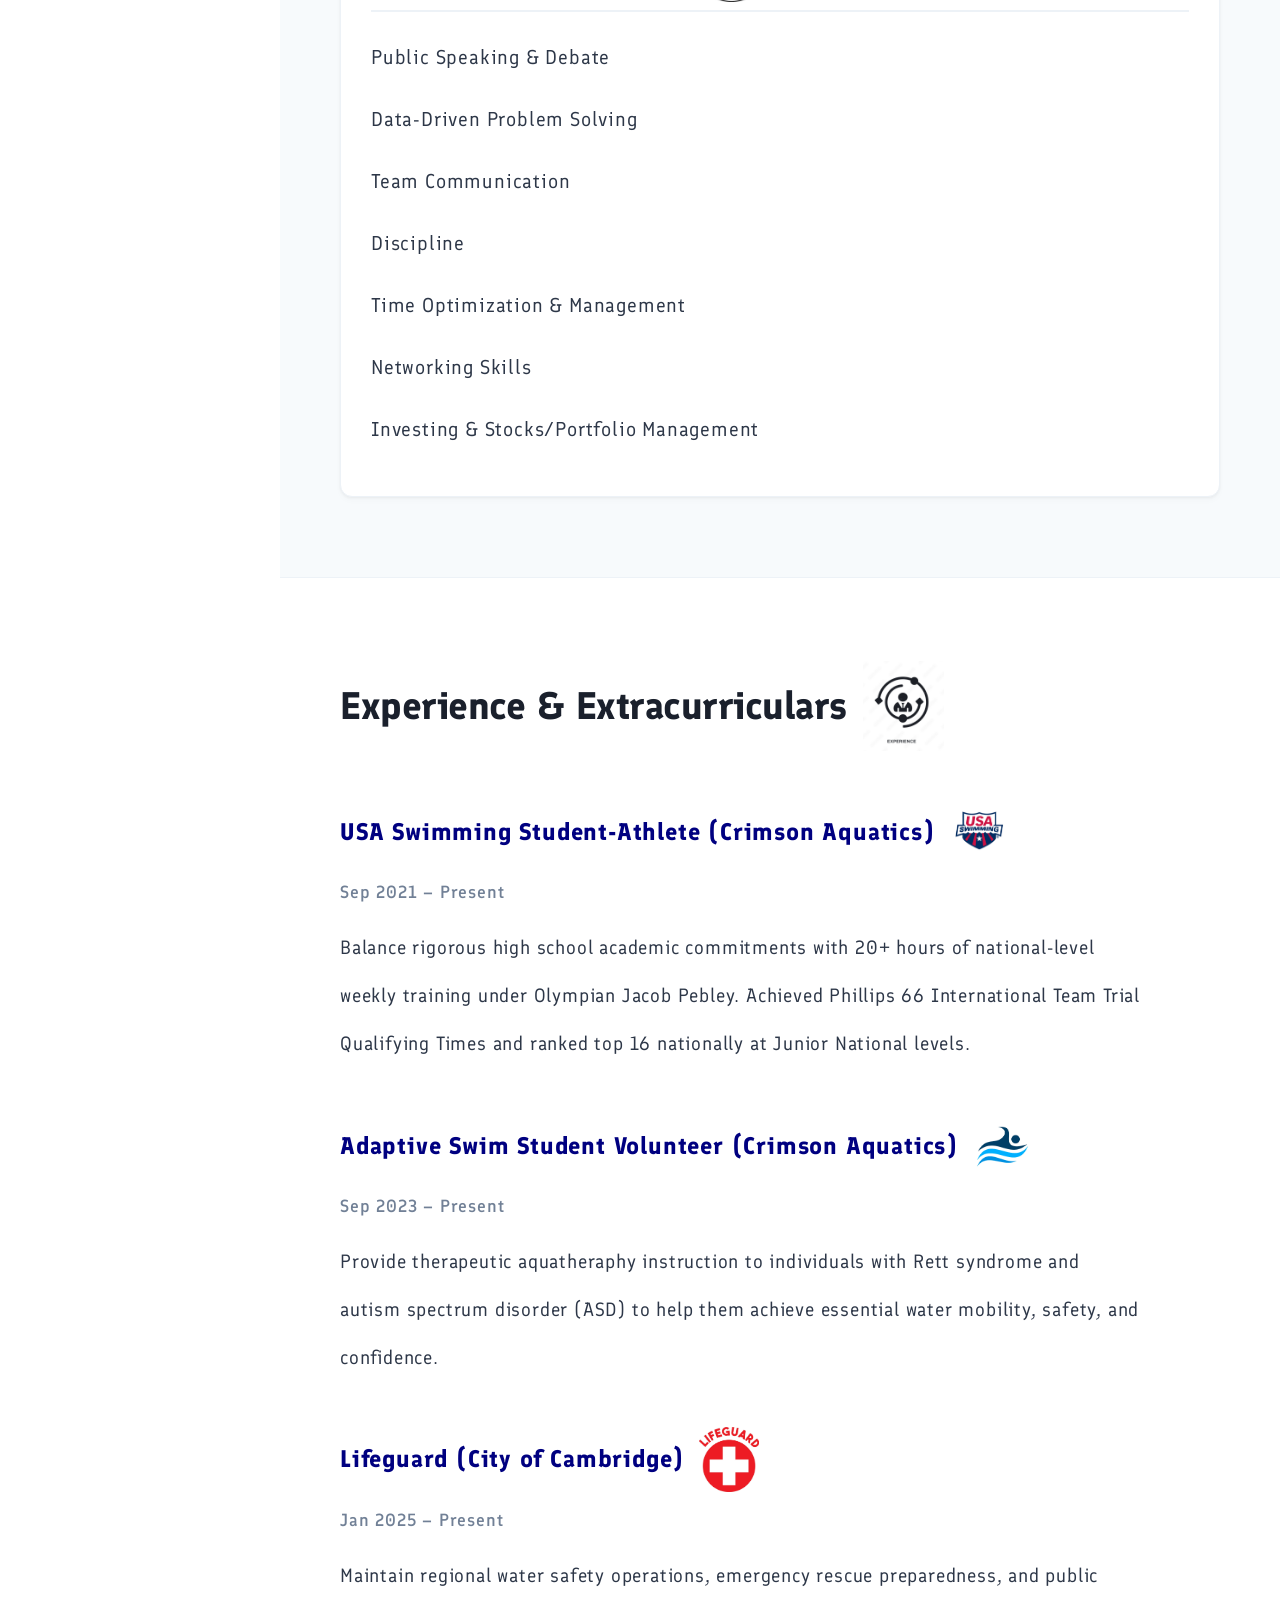
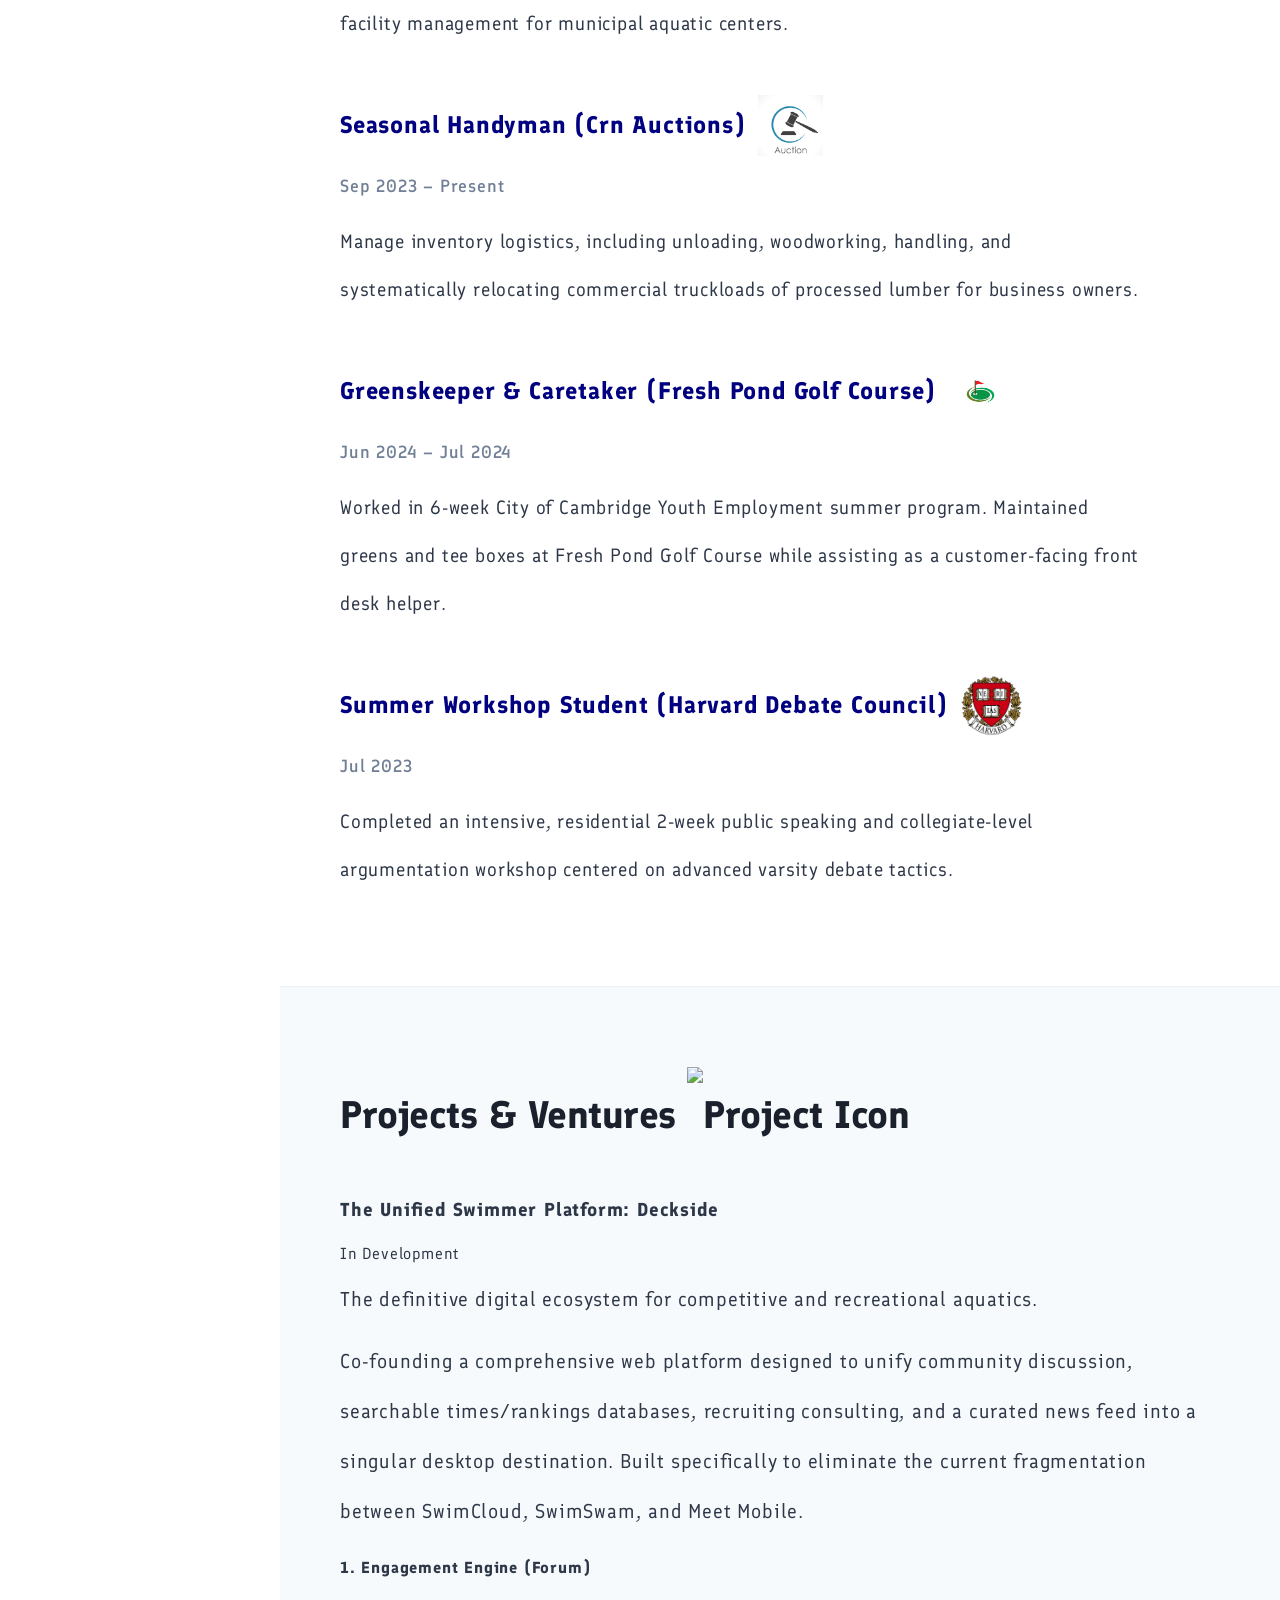
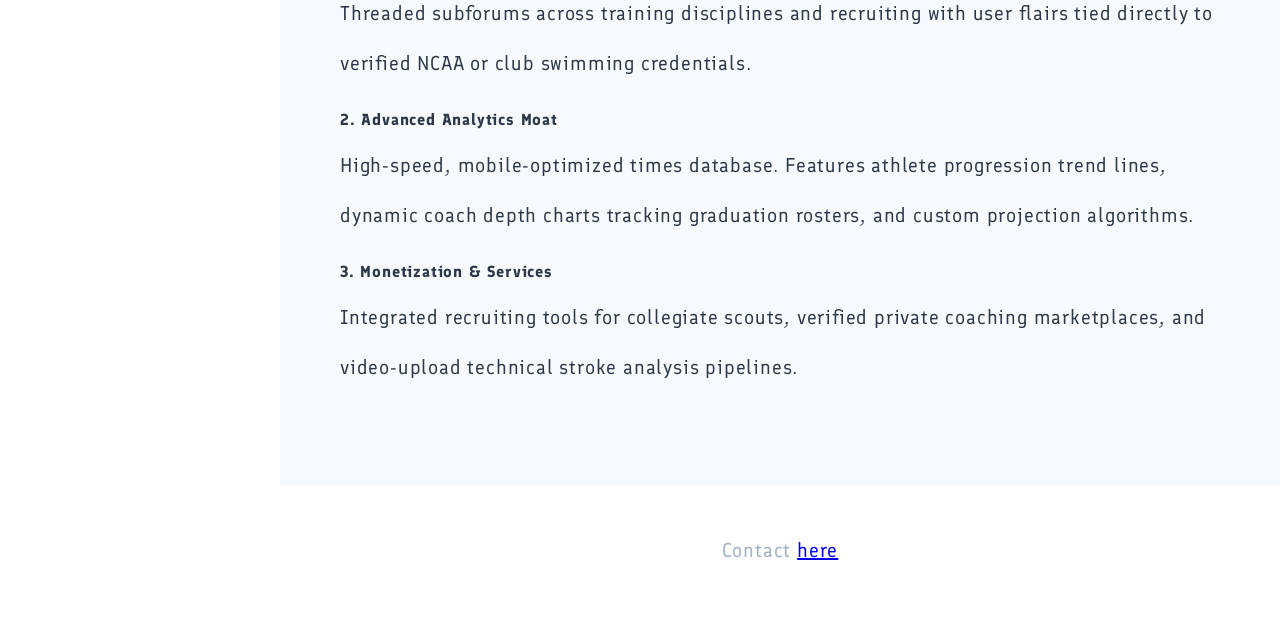
==== commit 5f1bcdce: "added index section for projects, basically copied our project brainstorming document ideas in there" ====
--- a/index.html
+++ b/index.html
@@ -180,6 +180,44 @@
                     </div>
                 </div>
         </section>
+
+        <section id="projects">
+            <div class="proj-container-wrapper">
+                <h2>
+                    Projects &amp; Ventures
+                    <img src="./images/project-icon.png" alt="Project Icon" class="proj-header-logo">
+                </h2>
+
+                <div class="project-card">
+                    <div class="project-header">
+                        <div class="project-title-area">
+                            <h3>The Unified Swimmer Platform: Deckside</h3>
+                            <span class="project-status">In Development</span>
+                        </div>
+                        <p class="project-tagline">The definitive digital ecosystem for competitive and recreational aquatics.</p>
+                    </div>
+
+                    <p class="project-description">
+                        Co-founding a comprehensive web platform designed to unify community discussion, searchable times/rankings databases, recruiting consulting, and a curated news feed into a singular desktop destination. Built specifically to eliminate the current fragmentation between SwimCloud, SwimSwam, and Meet Mobile.
+                    </p>
+
+                    <div class="project-pillars">
+                        <div class="pillar">
+                            <h4>1. Engagement Engine (Forum)</h4>
+                            <p>Threaded subforums across training disciplines and recruiting with user flairs tied directly to verified NCAA or club swimming credentials.</p>
+                        </div>
+                        <div class="pillar">
+                            <h4>2. Advanced Analytics Moat</h4>
+                            <p>High-speed, mobile-optimized times database. Features athlete progression trend lines, dynamic coach depth charts tracking graduation rosters, and custom projection algorithms.</p>
+                        </div>
+                        <div class="pillar">
+                            <h4>3. Monetization &amp; Services</h4>
+                            <p>Integrated recruiting tools for collegiate scouts, verified private coaching marketplaces, and video-upload technical stroke analysis pipelines.</p>
+                        </div>
+                    </div>
+                </div>
+            </div>
+        </section>
     </main>
 
     <footer>
--- a/css/style.css
+++ b/css/style.css
@@ -242,8 +242,8 @@
 }
 
 .skill-header-logo {
-    width: 45;
-    height: 45px;
+    width: 75;
+    height: 75px;
     object-fit: contain;
 }
 
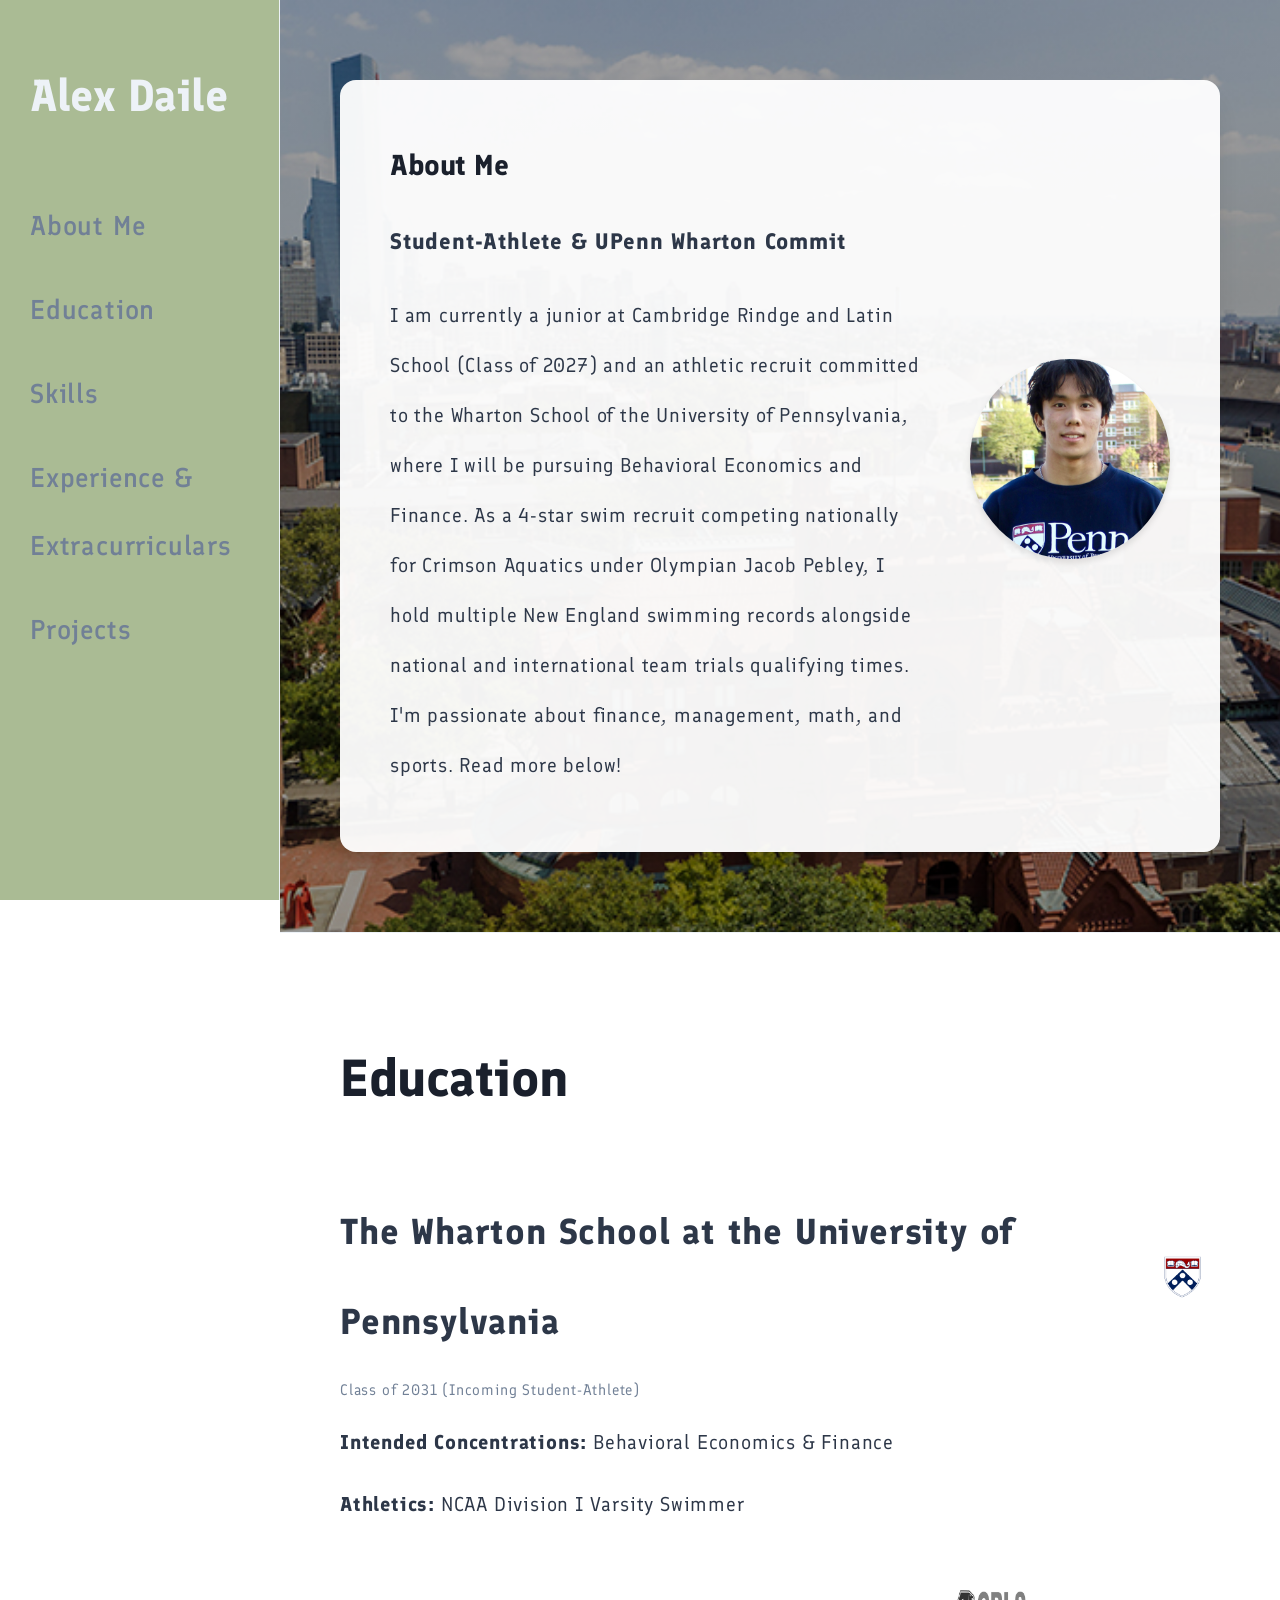
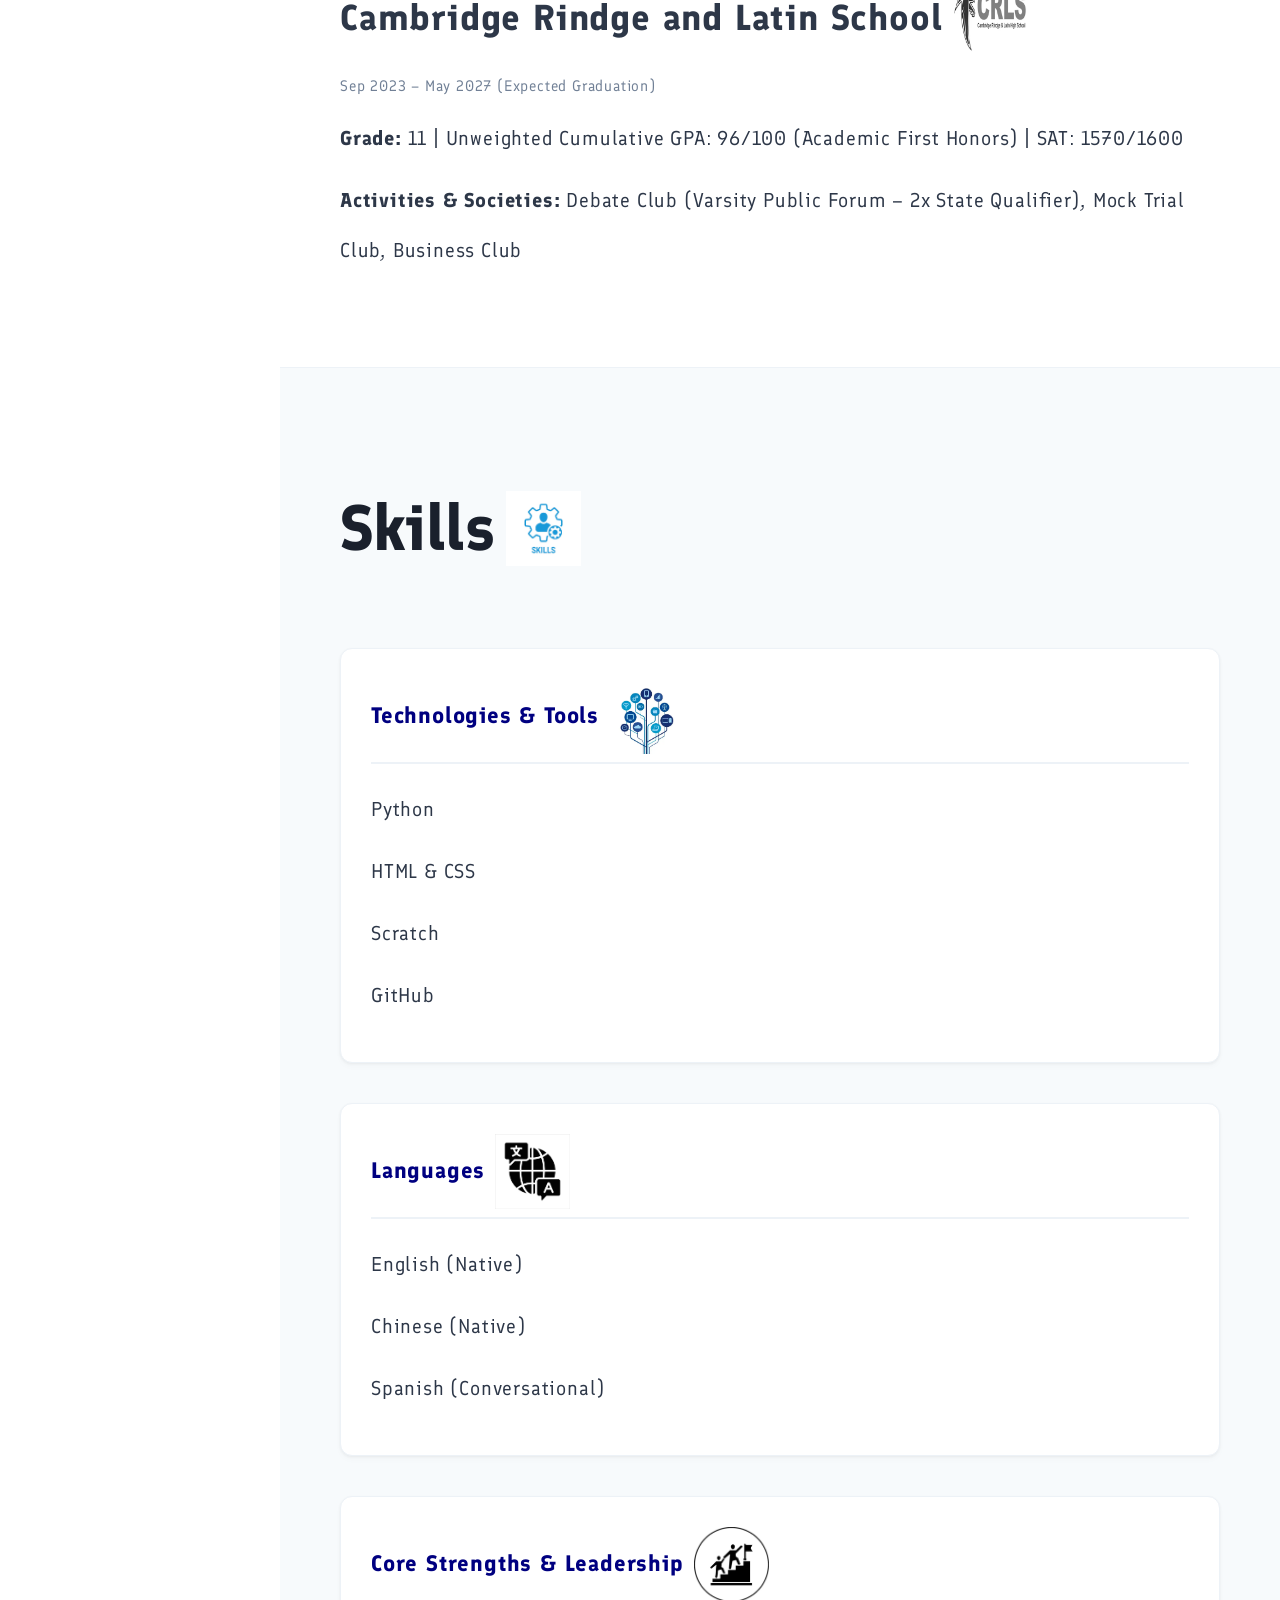
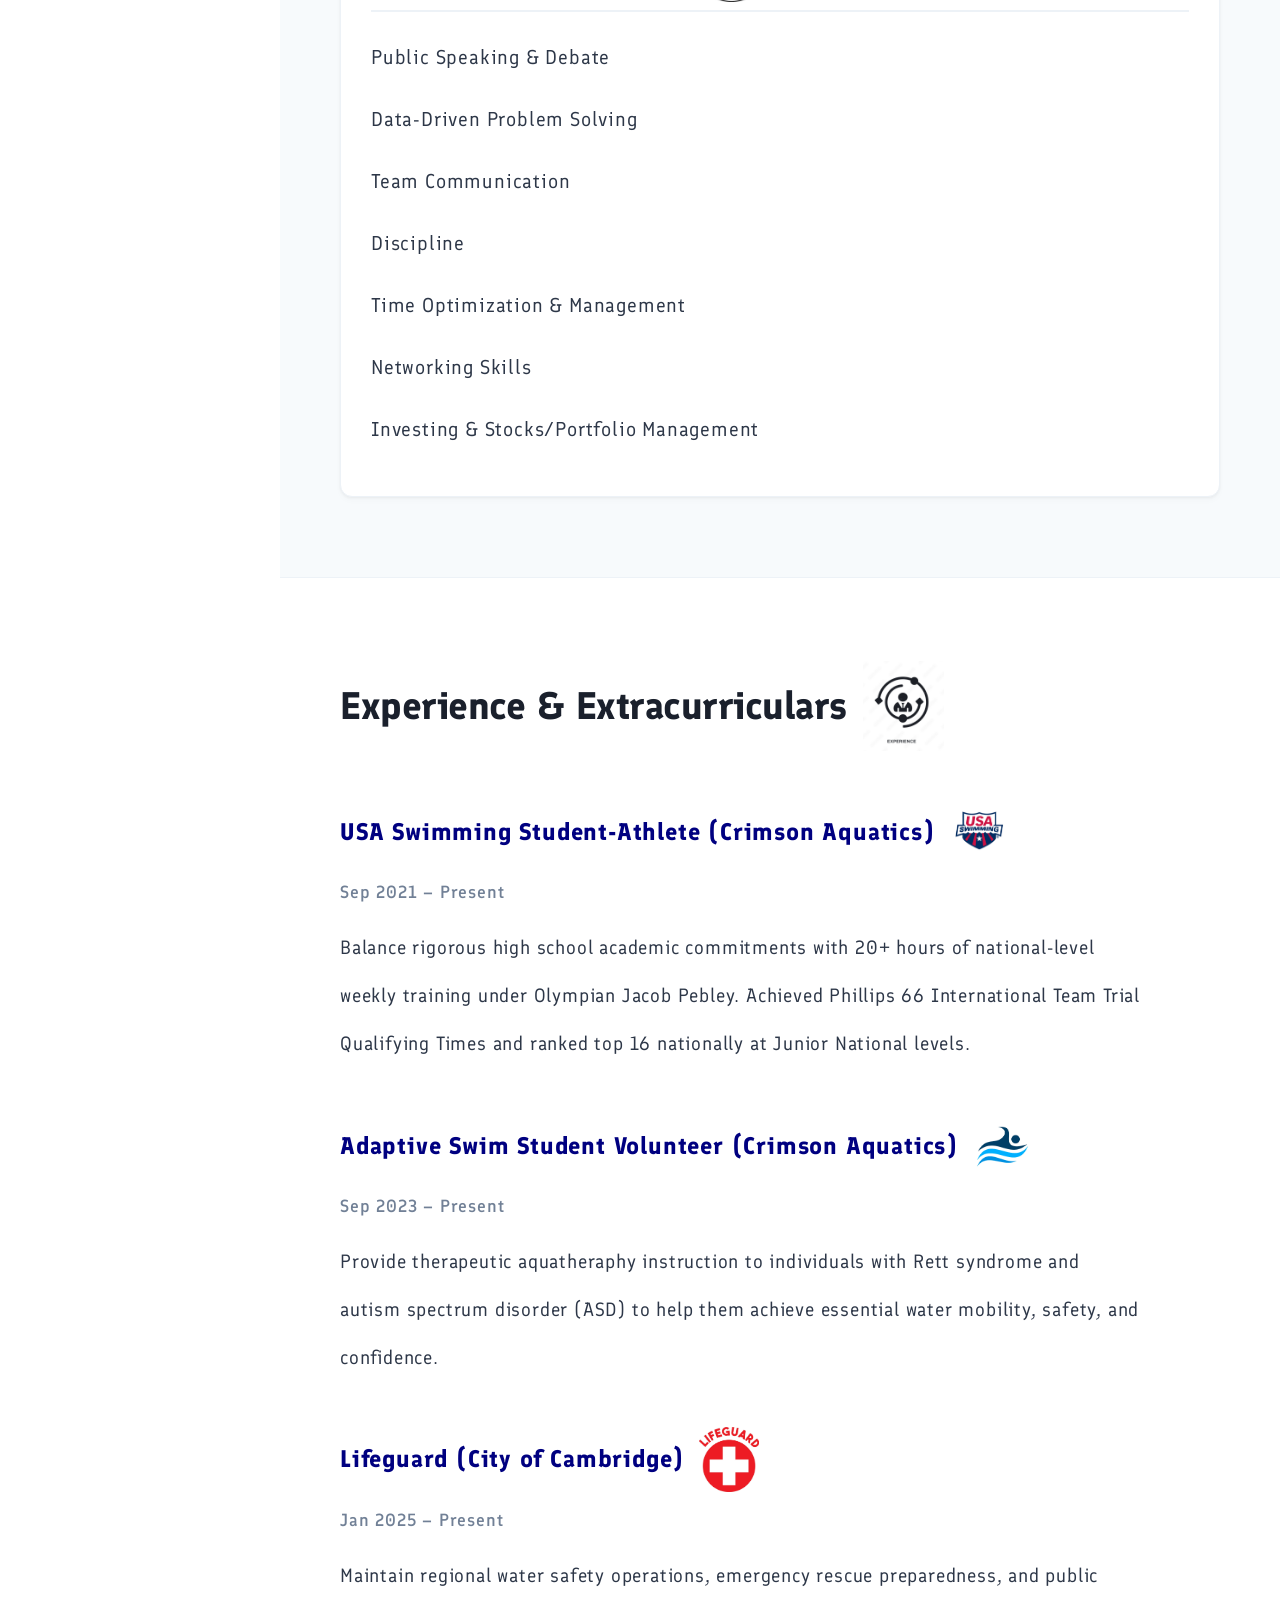
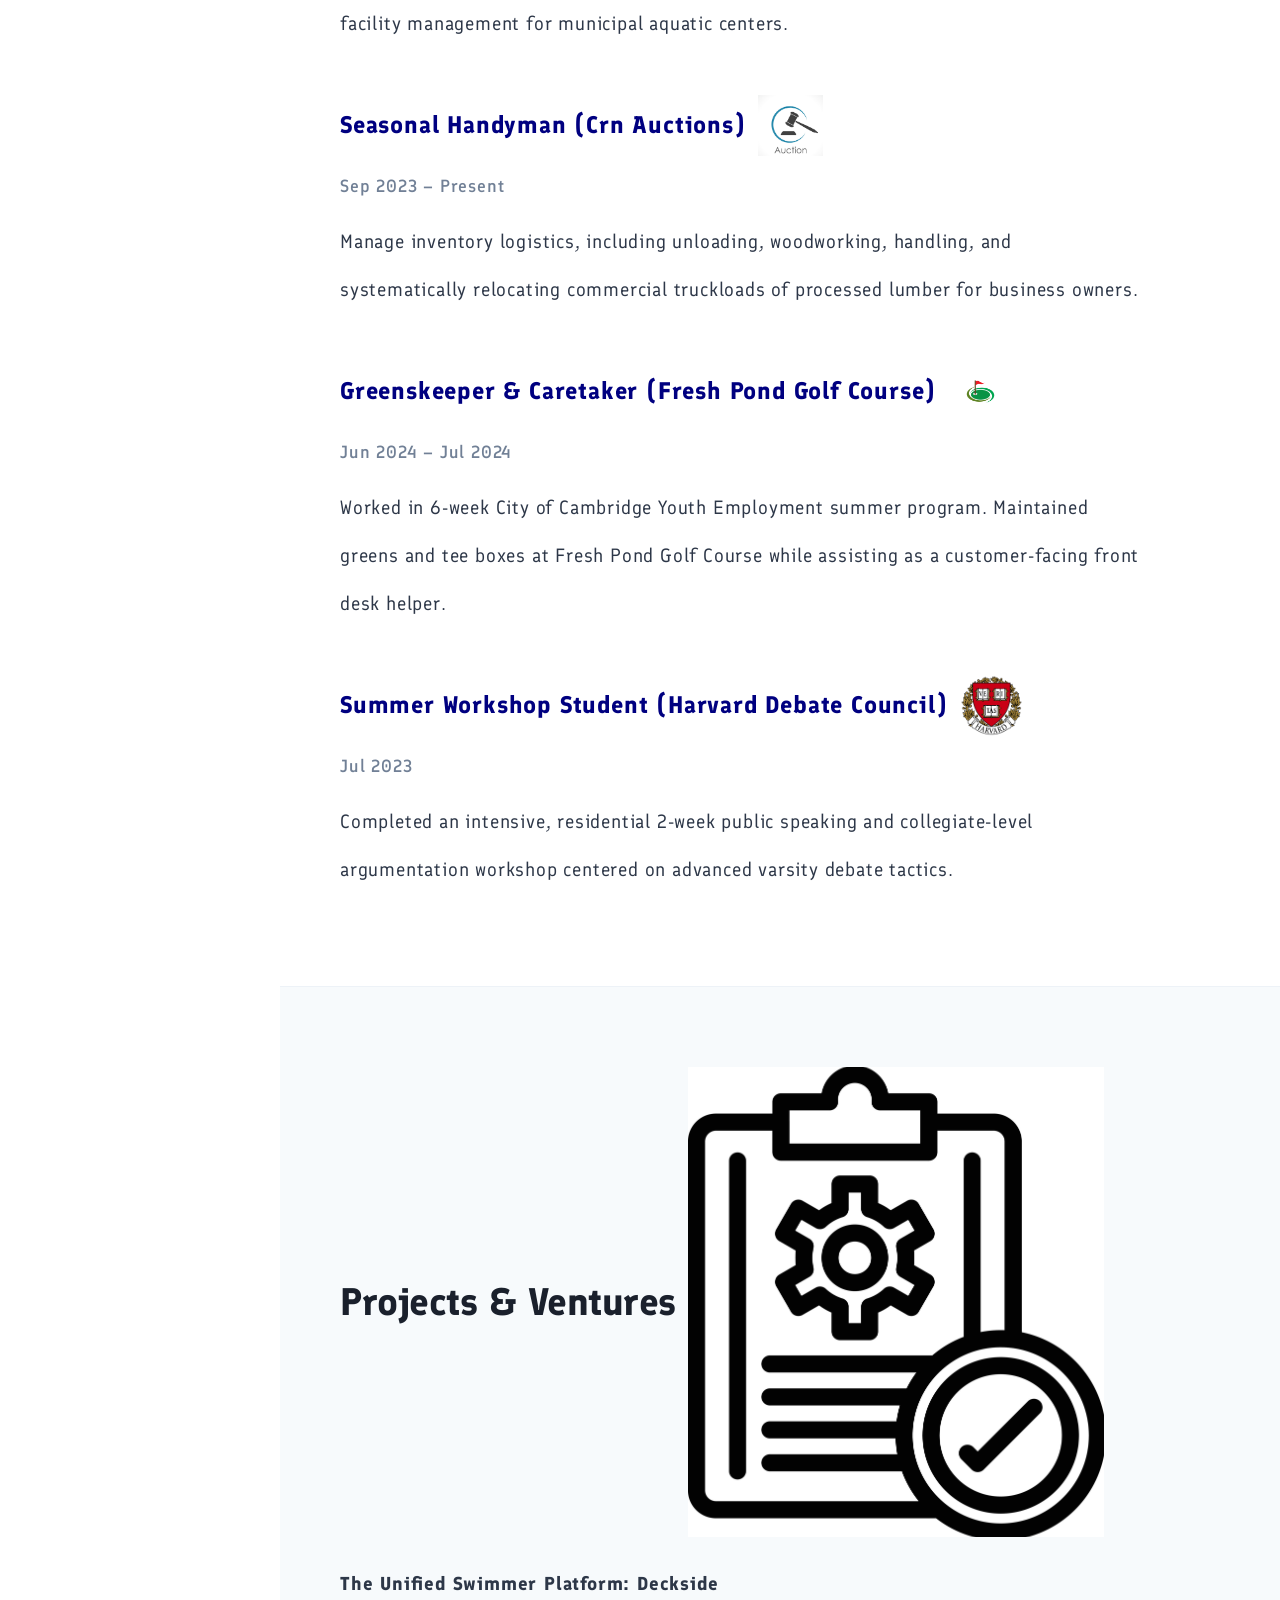
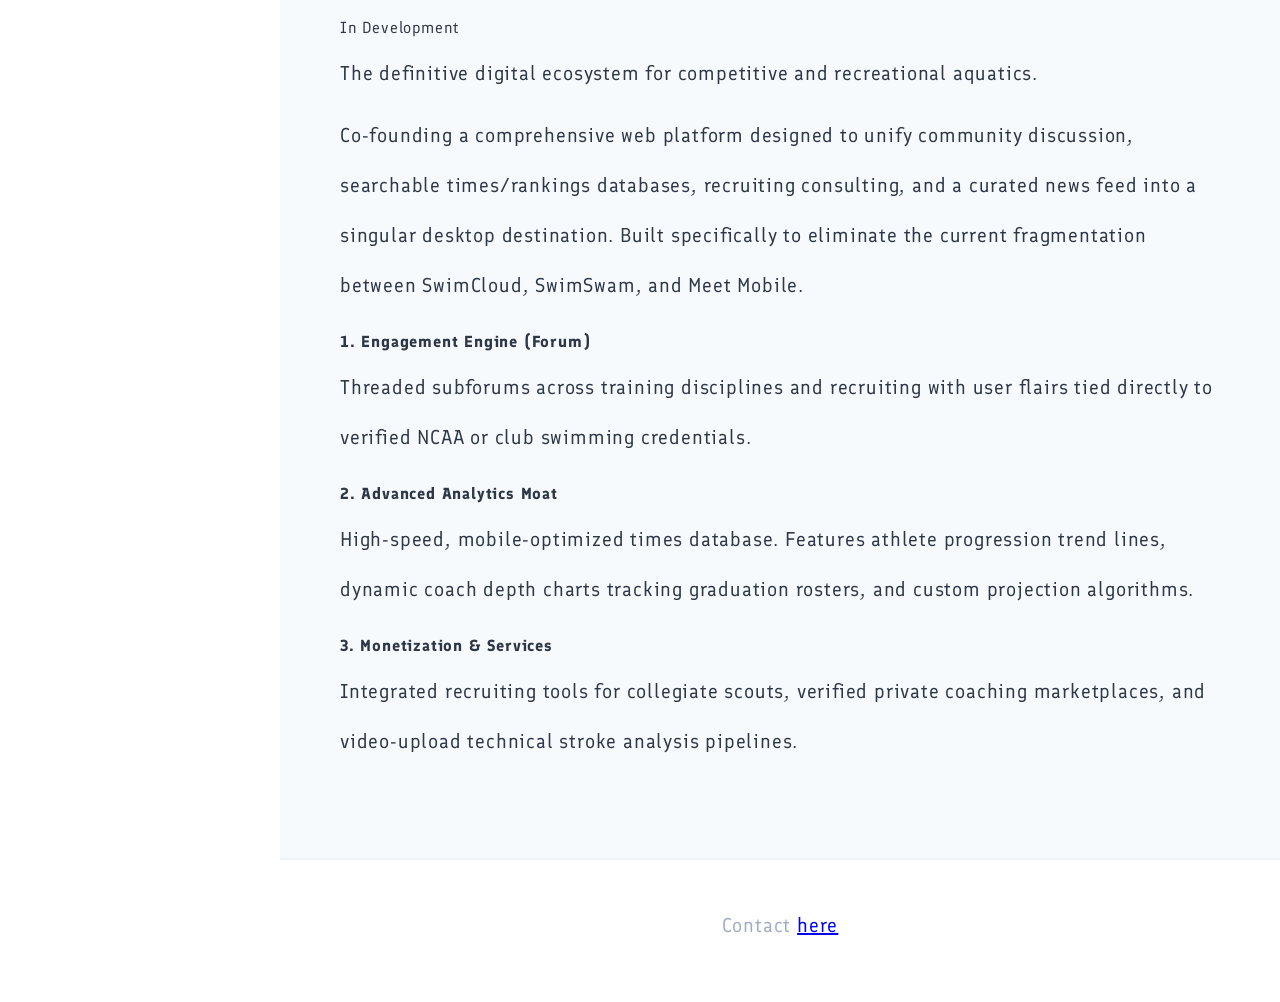
==== commit 84838682: "added some basic css for projects such as header/background color" ====
--- a/index.html
+++ b/index.html
@@ -185,7 +185,7 @@
             <div class="proj-container-wrapper">
                 <h2>
                     Projects &amp; Ventures
-                    <img src="./images/project-icon.png" alt="Project Icon" class="proj-header-logo">
+                    <img src="./images/Screenshot 2026-05-26 111810.png" alt="Project Icon" class="proj-header-logo">
                 </h2>
 
                 <div class="project-card">
--- a/css/style.css
+++ b/css/style.css
@@ -311,4 +311,21 @@
     font-size: 1.2rem;
     color: #2d3748;
     max-width: 800px;
+}
+
+#projects {
+    background-color: #f7fafc;
+    border-bottom: 1px solid #edf2f7;
+}
+
+.proj-container-wrapper {
+    max-width: 900px;
+    margin: 0 auto;
+    width: 100%;
+}
+
+#projects h2 {
+    display: flex;
+    align-items: center;
+    gap: 12px;
 }
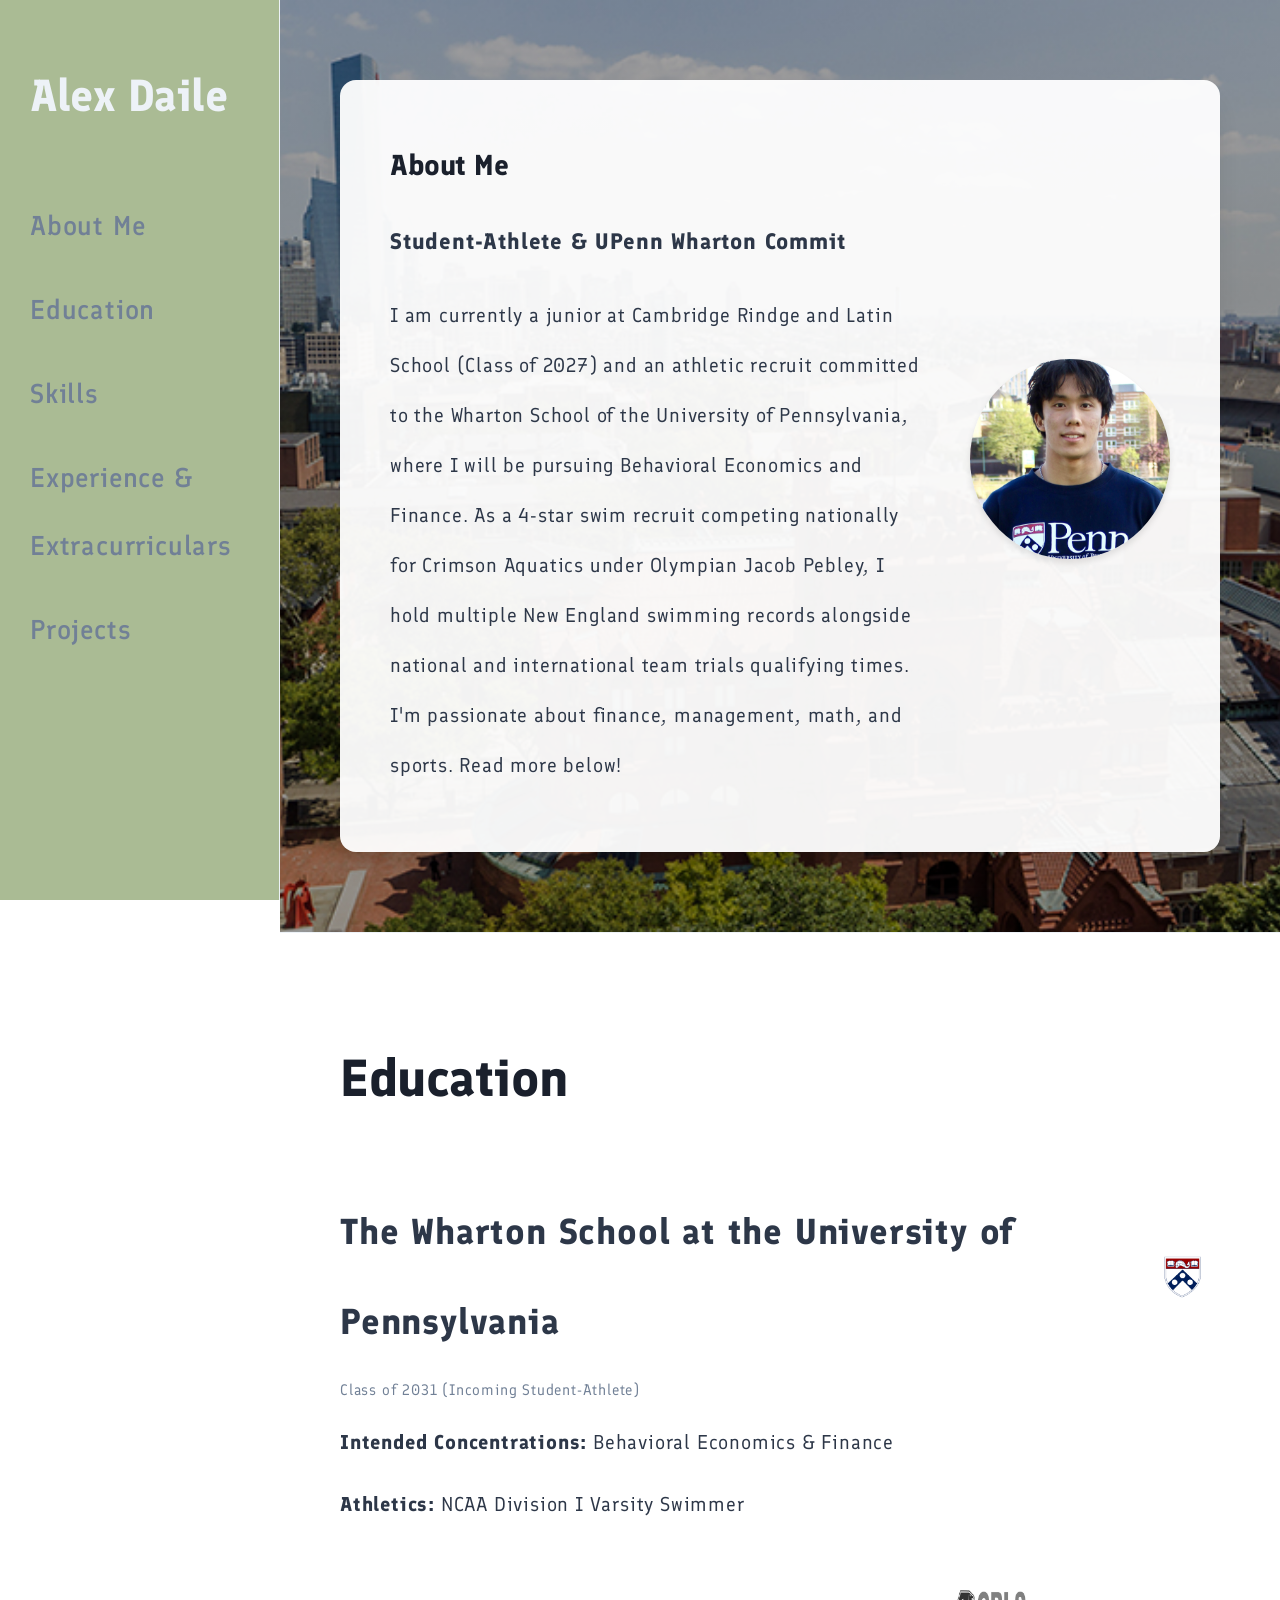
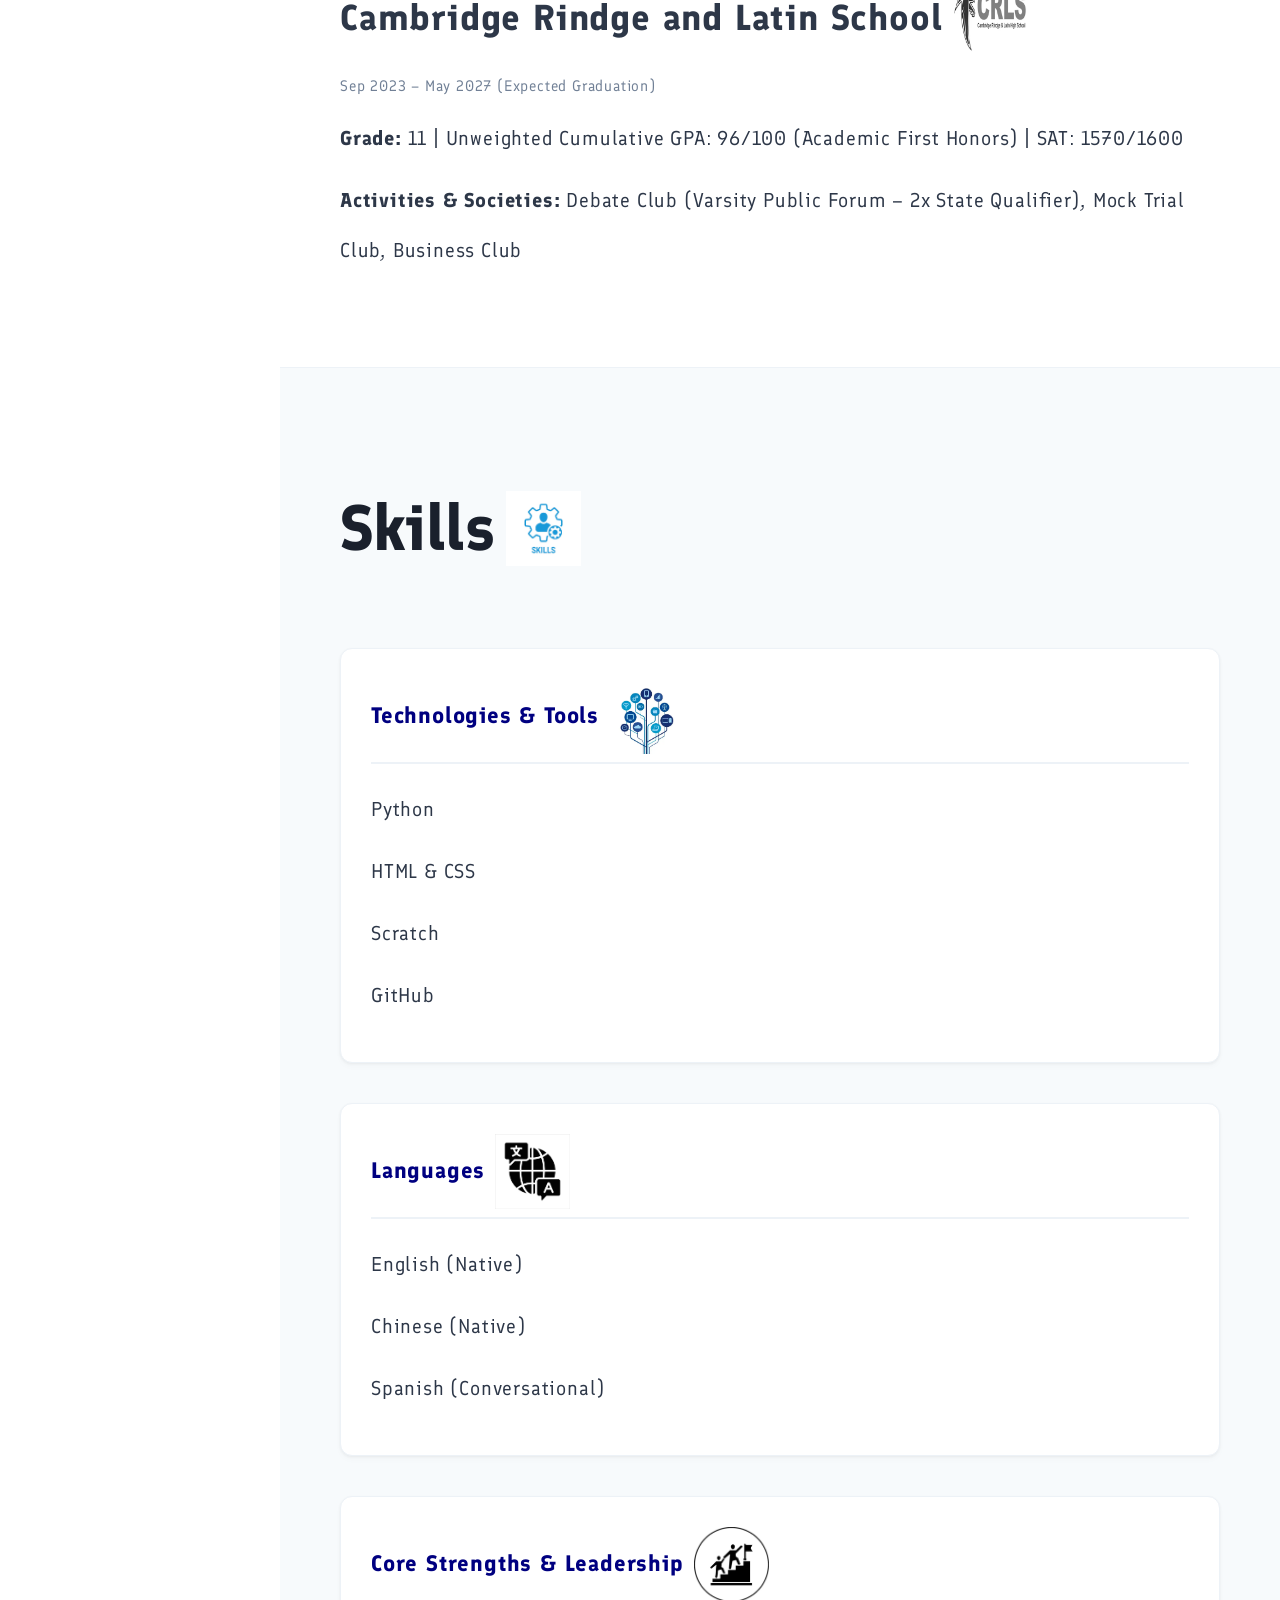
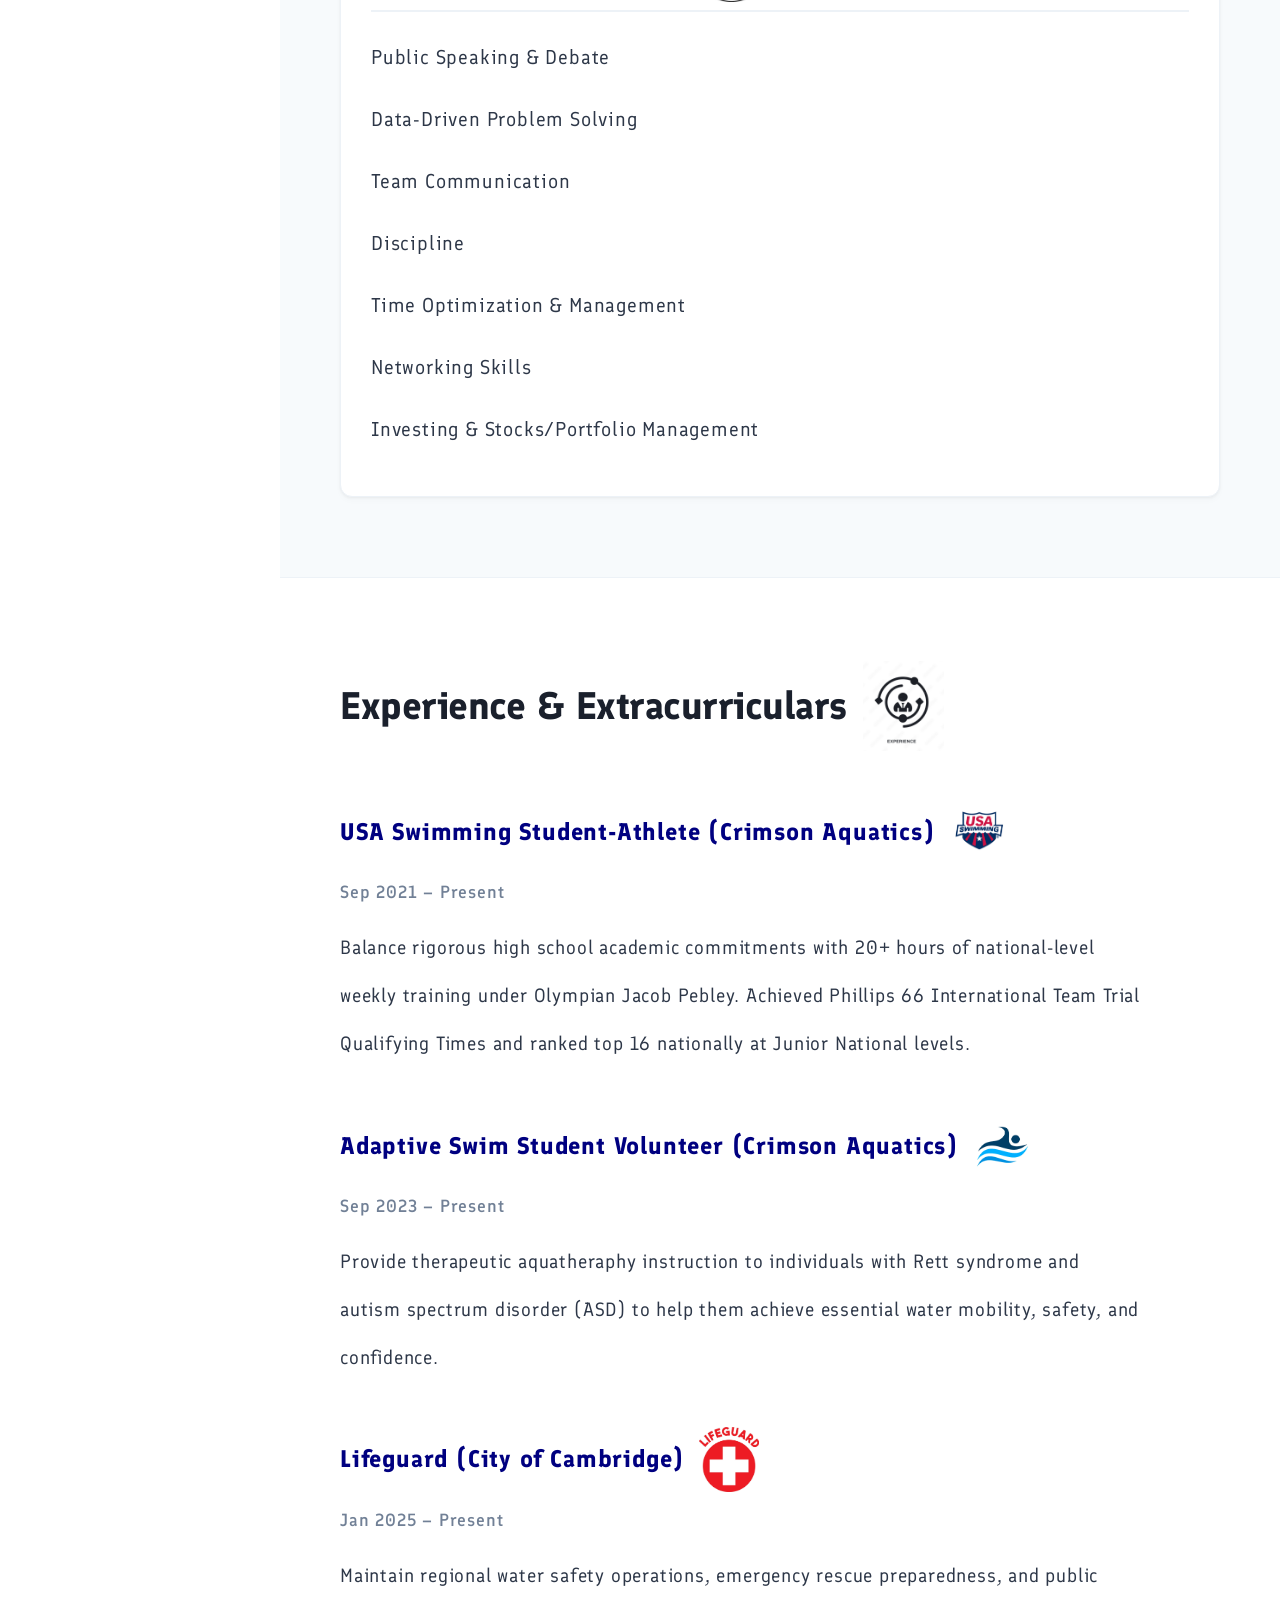
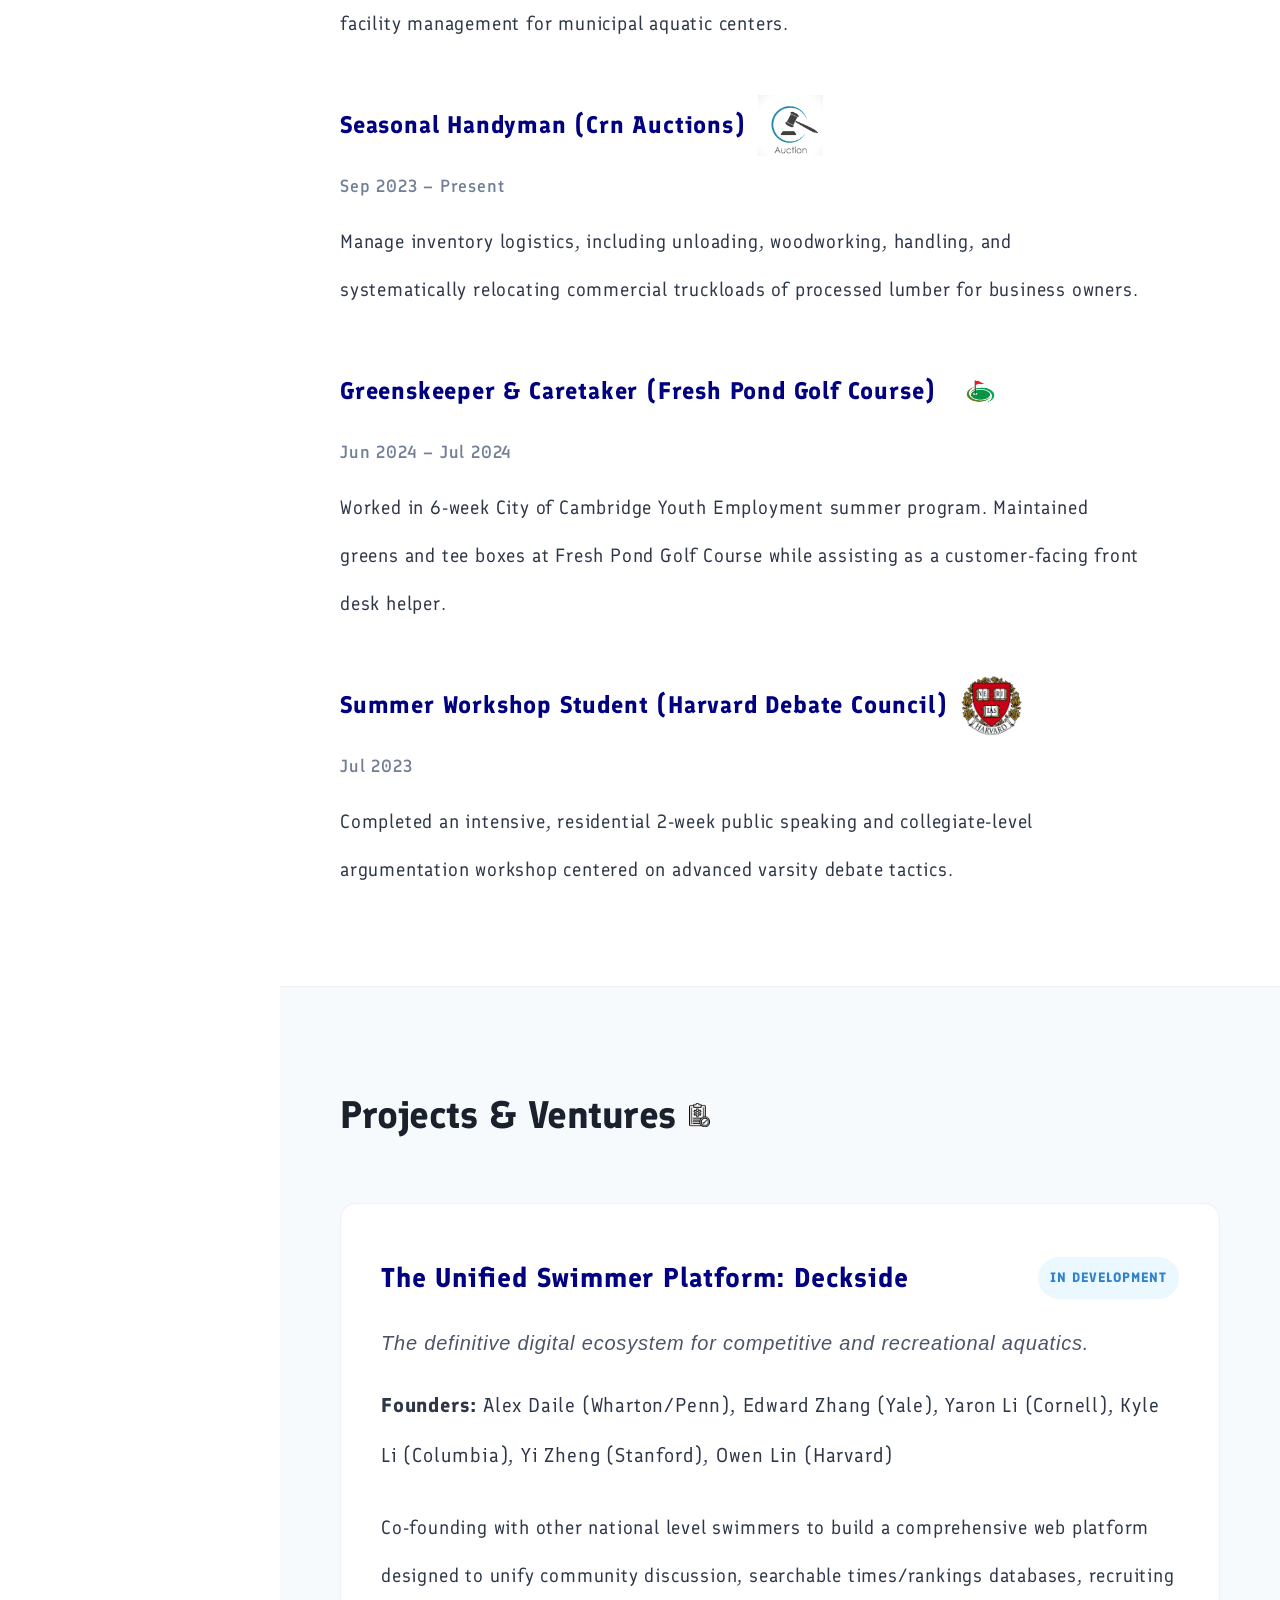
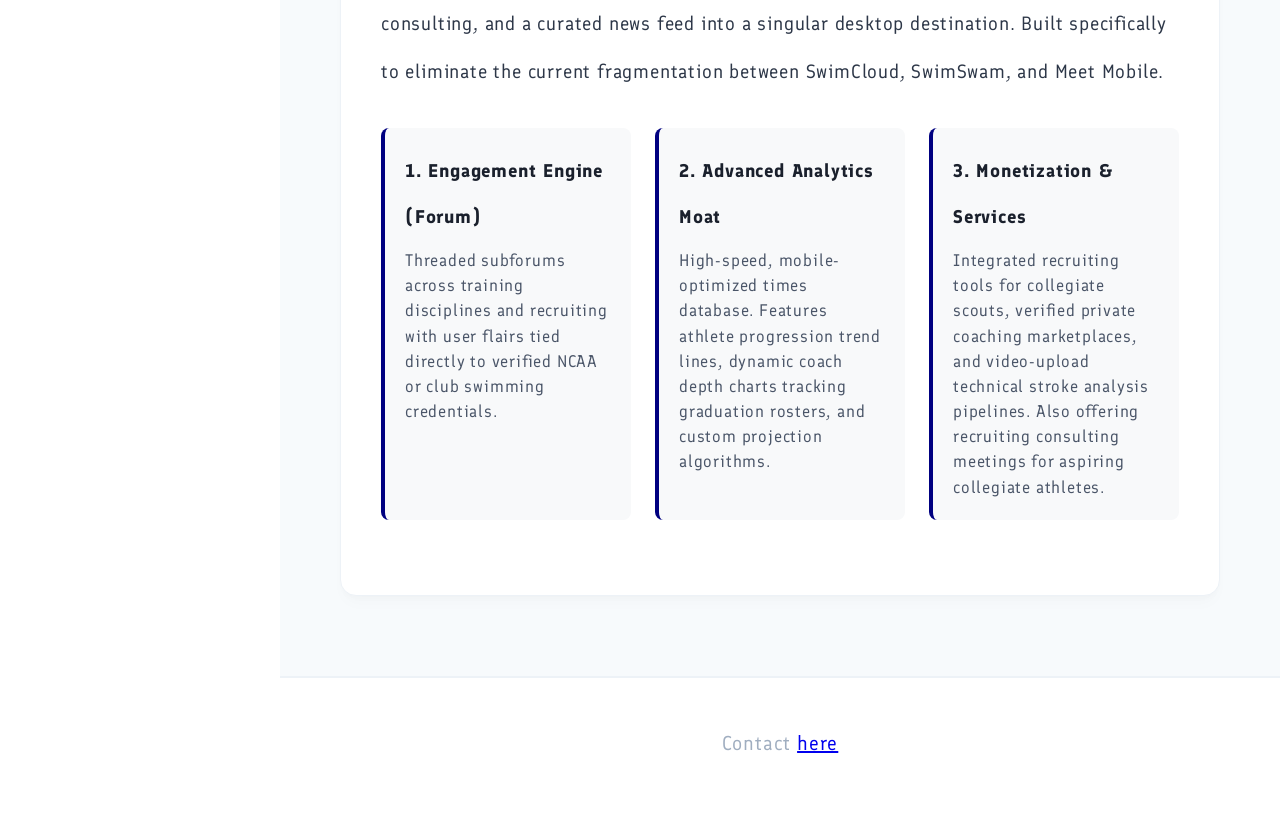
==== commit 0aaf6e48: "added some changes to html, including adding founders ection for all of us co founders. also complet" ====
--- a/index.html
+++ b/index.html
@@ -195,10 +195,11 @@
                             <span class="project-status">In Development</span>
                         </div>
                         <p class="project-tagline">The definitive digital ecosystem for competitive and recreational aquatics.</p>
+                        <p class="project-founders"><strong>Founders:</strong> Alex Daile (Wharton/Penn), Edward Zhang (Yale), Yaron Li (Cornell), Kyle Li (Columbia), Yi Zheng (Stanford), Owen Lin (Harvard)</p>
                     </div>
 
                     <p class="project-description">
-                        Co-founding a comprehensive web platform designed to unify community discussion, searchable times/rankings databases, recruiting consulting, and a curated news feed into a singular desktop destination. Built specifically to eliminate the current fragmentation between SwimCloud, SwimSwam, and Meet Mobile.
+                        Co-founding with other national level swimmers to build a comprehensive web platform designed to unify community discussion, searchable times/rankings databases, recruiting consulting, and a curated news feed into a singular desktop destination. Built specifically to eliminate the current fragmentation between SwimCloud, SwimSwam, and Meet Mobile.
                     </p>
 
                     <div class="project-pillars">
@@ -212,7 +213,7 @@
                         </div>
                         <div class="pillar">
                             <h4>3. Monetization &amp; Services</h4>
-                            <p>Integrated recruiting tools for collegiate scouts, verified private coaching marketplaces, and video-upload technical stroke analysis pipelines.</p>
+                            <p>Integrated recruiting tools for collegiate scouts, verified private coaching marketplaces, and video-upload technical stroke analysis pipelines. Also offering recruiting consulting meetings for aspiring collegiate athletes.</p>
                         </div>
                     </div>
                 </div>
--- a/css/style.css
+++ b/css/style.css
@@ -328,4 +328,88 @@
     display: flex;
     align-items: center;
     gap: 12px;
+}
+
+.proj-header-logo {
+    width: 24px;
+    height: 24px;
+    object-fit: contain;
+}
+
+.project-card {
+    background-color: #ffffff;
+    border: 1px solid #edf2f7;
+    border-radius: 16px;
+    padding: 40px;
+    margin-top: 40px;
+    box-shadow: 0 10px 15px -3px rgba(0, 0, 0, 0.02), 0 4px 6px -2px rgba(0, 0, 0, 0.02);
+}
+
+.project-header {
+    margin-bottom: 24px;
+}
+
+.project-title-area {
+    display: flex;
+    justify-content: space-between;
+    align-items: center;
+    margin-bottom: 6px;
+}
+
+.project-title-area h3 {
+    font-size: 1.7rem;
+    color: #000080; /* Corporate Navy Accent */
+    font-weight: 700;
+}
+
+.project-status {
+    font-size: 0.85rem;
+    font-weight: 700;
+    text-transform: uppercase;
+    color: #3182ce;
+    background-color: #ebf8ff;
+    padding: 4px 12px;
+    border-radius: 9999px;
+    letter-spacing: 1px;
+}
+
+.project-tagline {
+    font-size: 1.25rem;
+    color: #4a5568;
+    font-weight: 500;
+    font-style: italic;
+}
+
+.project-description {
+    font-size: 1.2rem;
+    color: #2d3748;
+    margin-bottom: 32px;
+}
+
+.project-pillars {
+    display: grid;
+    grid-template-columns: repeat(auto-fit, minmax(240px, 1fr));
+    gap: 24px;
+    margin-bottom: 35px;
+}
+
+.pillar {
+    background-color: #f8f9fa;
+    padding: 20px;
+    border-radius: 8px;
+    border-left: 4px solid #000080;
+}
+
+.pillar h4 {
+    font-size: 1.15rem;
+    color: #1a202c;
+    margin-bottom: 8px;
+    font-weight: 700;
+}
+
+.pillar p {
+    font-size: 1.05rem;
+    color: #4a5568;
+    line-height: 1.5;
+    margin-bottom: 0;
 }
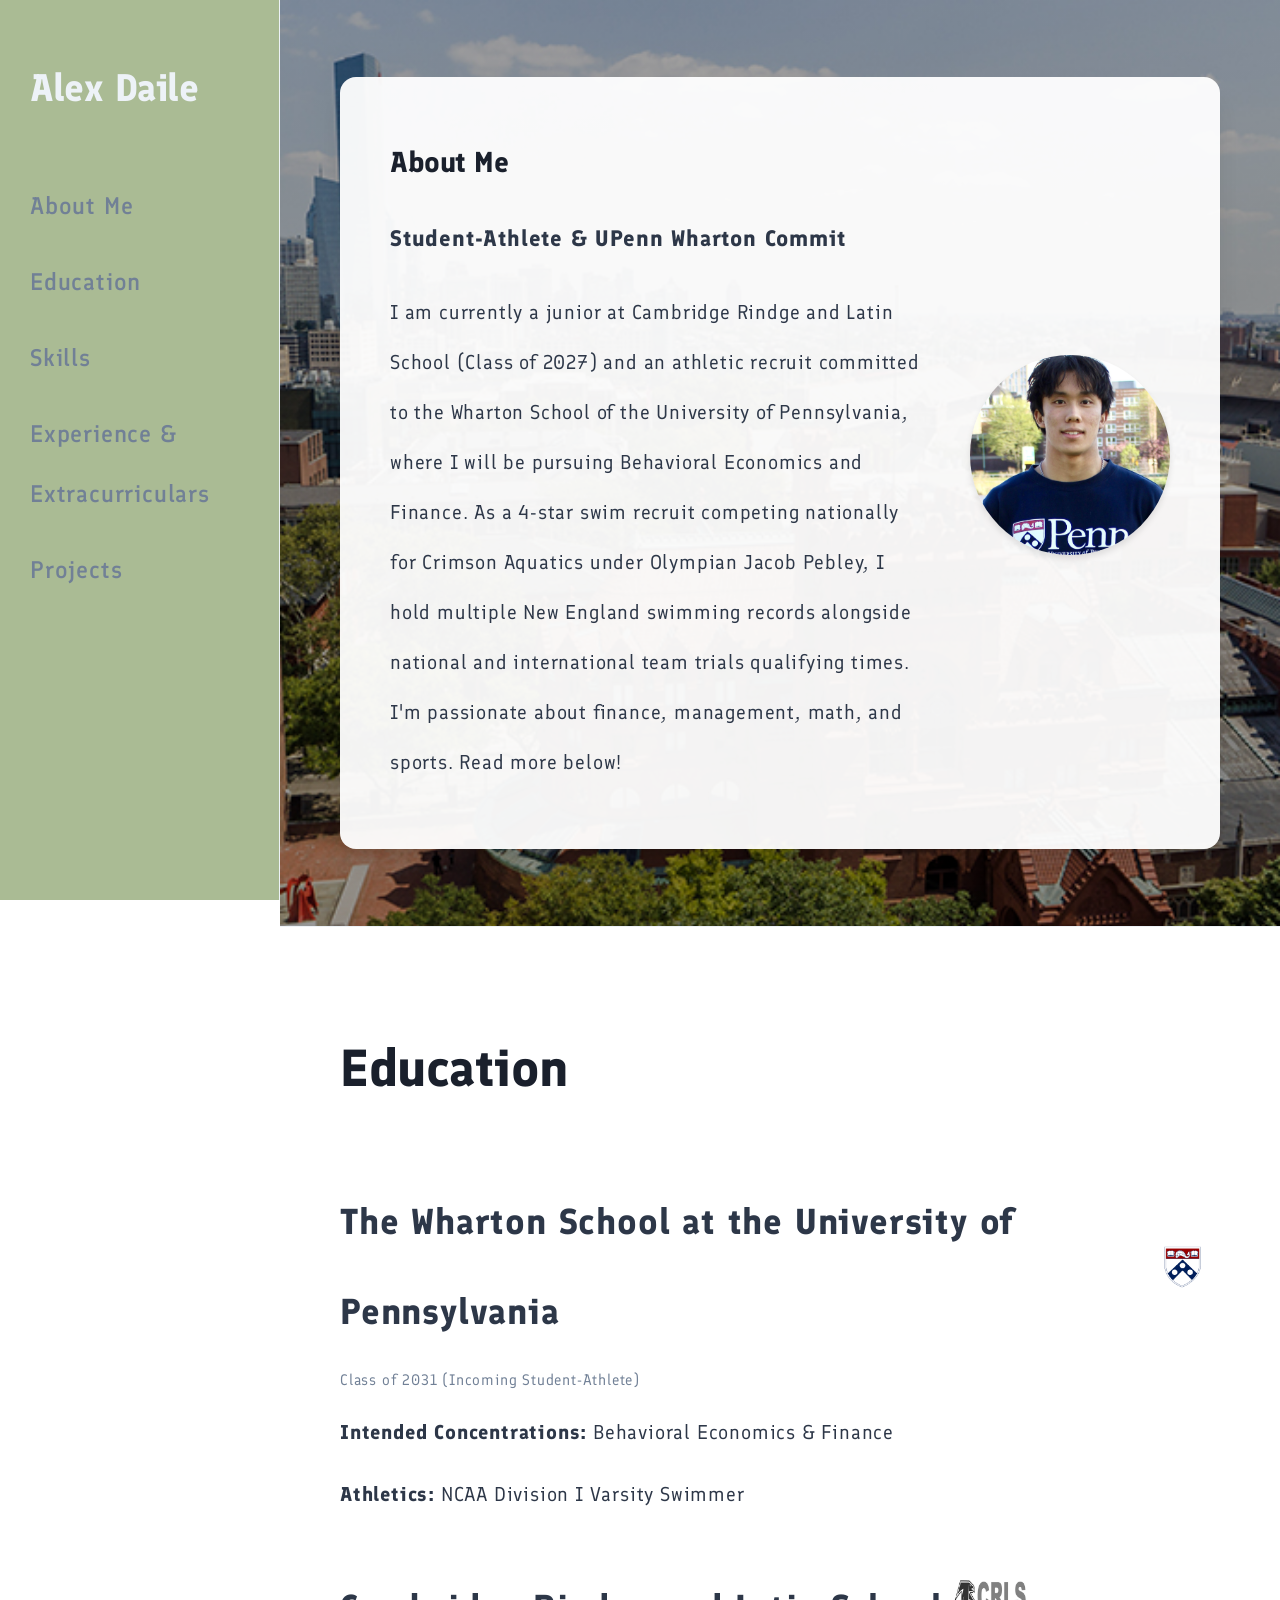
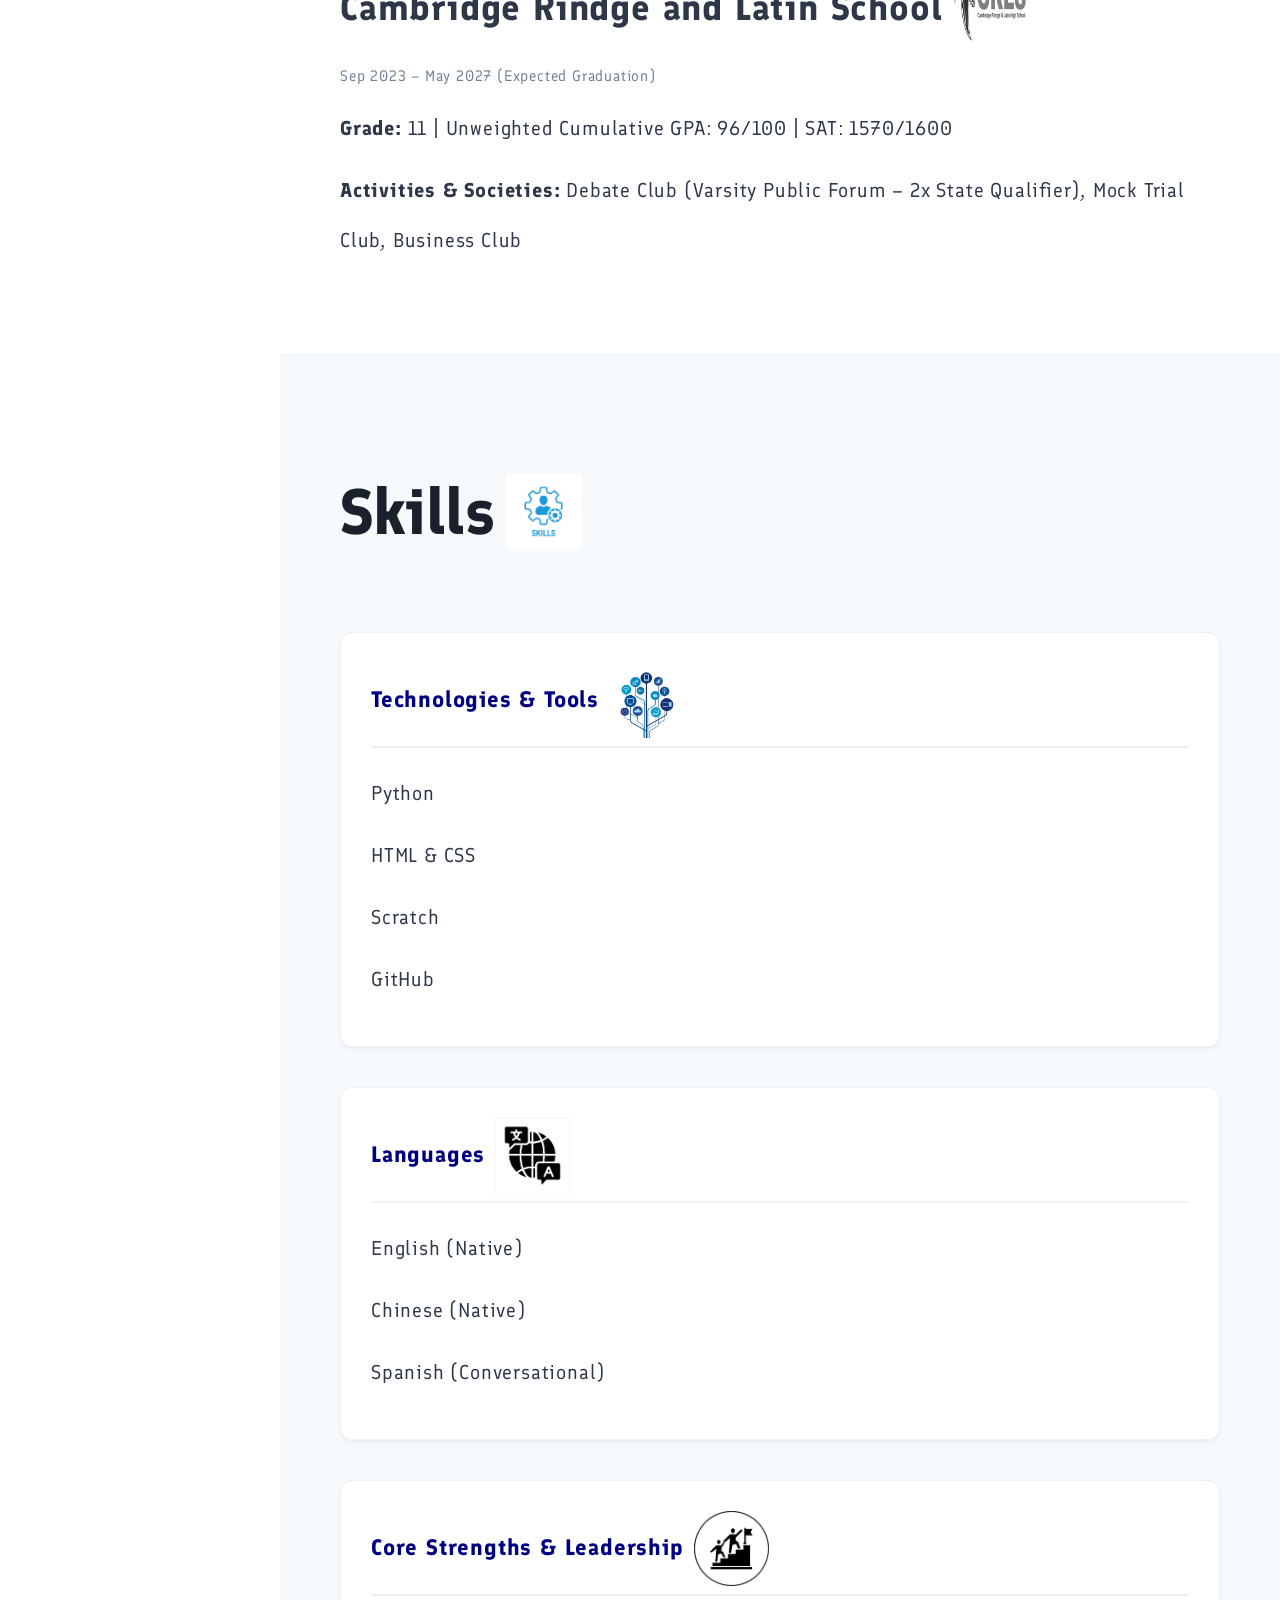
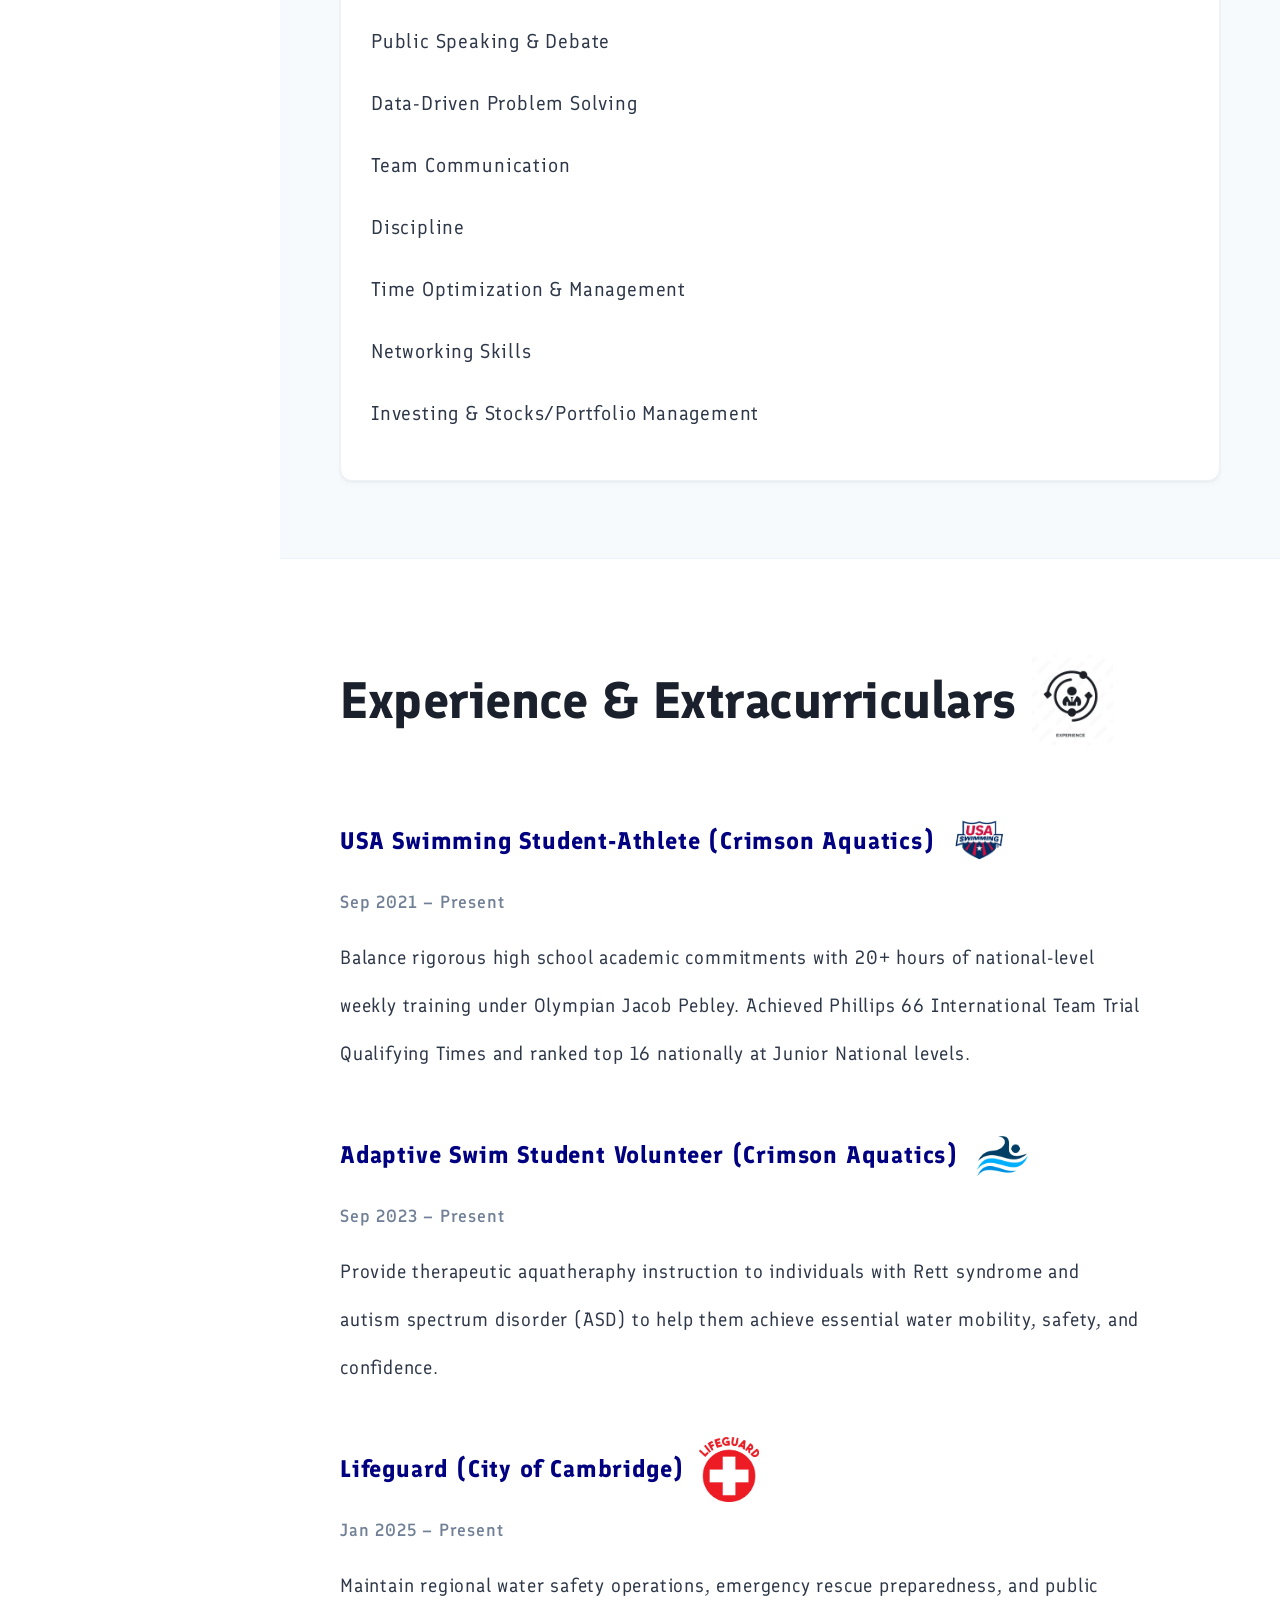
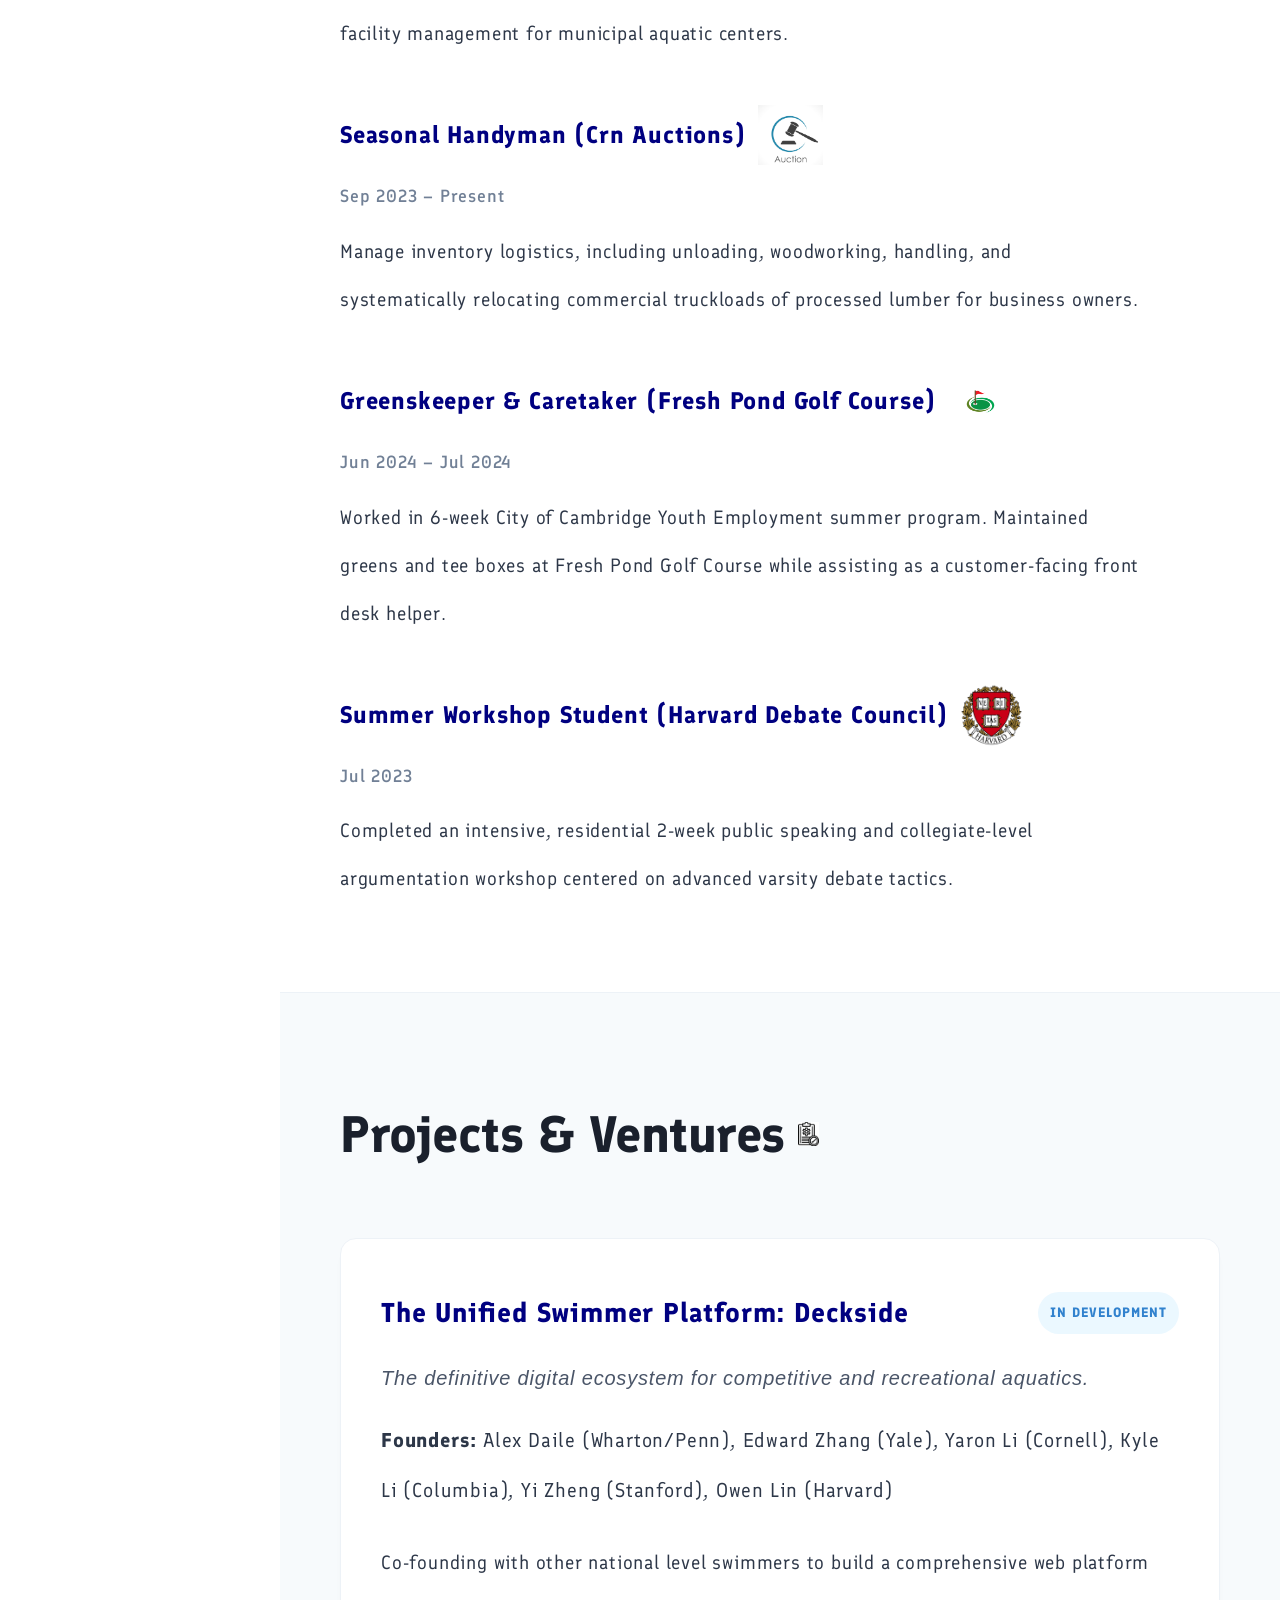
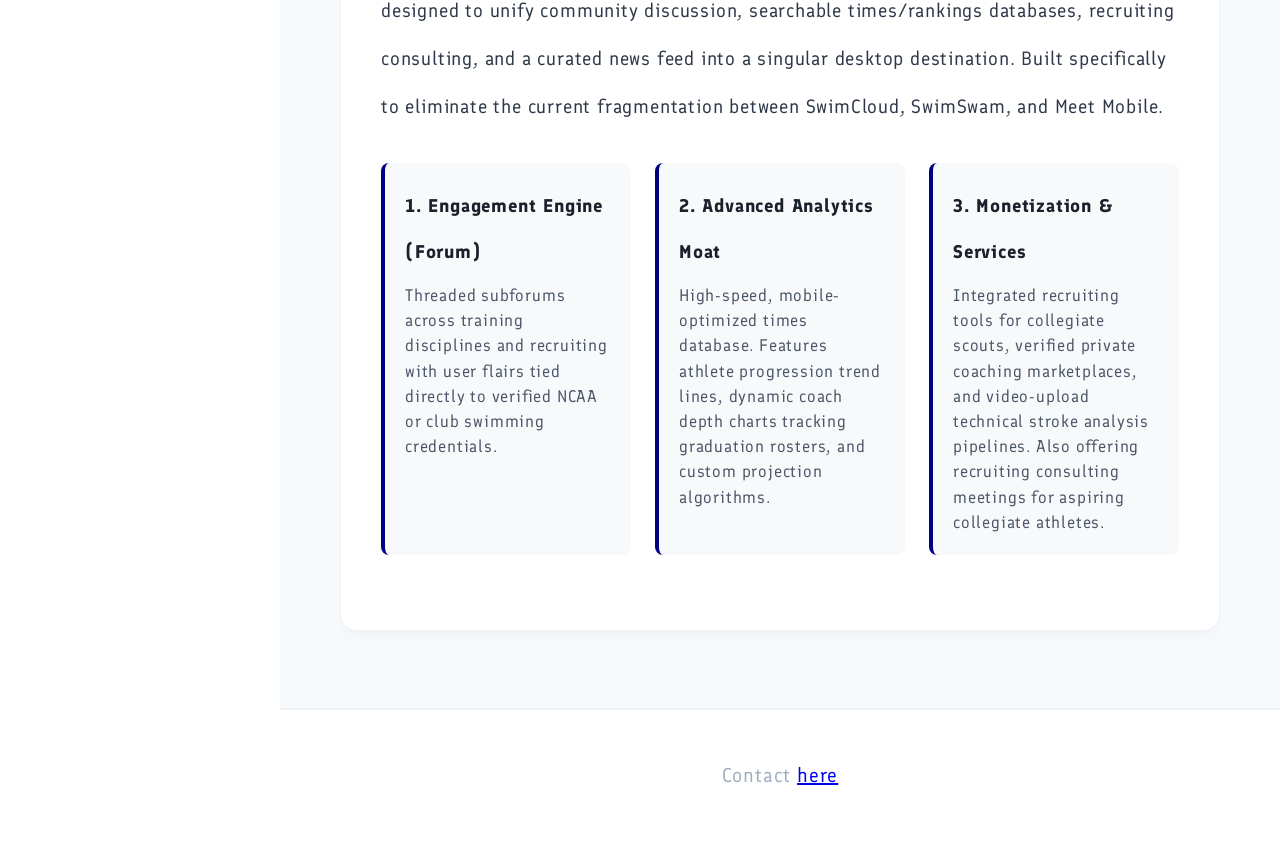
==== commit f708e64e: "added clamp functions + responsive stuff to css, also fixed mailto contact in footer of index" ====
--- a/index.html
+++ b/index.html
@@ -55,7 +55,7 @@
                      <img src="images/crls.webp" alt="CRLS Logo" class="edu-logo">
                 </h3>
                 <p class="date">Sep 2023 &ndash; May 2027 (Expected Graduation)</p>
-                <p><strong>Grade:</strong> 11 | Unweighted Cumulative GPA: 96/100 (Academic First Honors) | SAT: 1570/1600</p>
+                <p><strong>Grade:</strong> 11 | Unweighted Cumulative GPA: 96/100 | SAT: 1570/1600</p>
                 <p><strong>Activities &amp; Societies:</strong> Debate Club (Varsity Public Forum &ndash; 2x State Qualifier), Mock Trial Club, Business Club</p>
              </div>
         </section>
@@ -107,7 +107,7 @@
         </section>
 
         <section id="experience">
-                <div class="'exp-container-wrapper">
+                <div class="exp-container-wrapper">
                     <h2>
                         Experience &amp; Extracurriculars
                         <img src="./images/experience.png" alt="Experience Icon" class="exp-header-logo">
@@ -222,7 +222,7 @@
     </main>
 
     <footer>
-        <p>Contact <a href="adaile411@gmail.com">here</a></p>
+        <p>Contact <a href="mailto: adaile411@gmail.com">here</a></p>
     </footer>
 
 </body>
--- a/css/style.css
+++ b/css/style.css
@@ -42,7 +42,7 @@
 }
 
 header h1{
-    font-size: 2.8rem;
+    font-size: clamp(1.8rem, 3vw, 2.8rem);
     font-weight: 700;
     letter-spacing: -0.5px;
     color:#edf2f7
@@ -56,7 +56,7 @@
 
 nav a {
     color: #718096;
-    font-size: 1.7rem;
+    font-size: clamp(1.1rem, 2vw, 1.5rem);
     font-family: 'Finlandica', sans-serif;
     text-decoration: none;
     font-weight: 500;
@@ -79,18 +79,18 @@
     display: flex;
     flex-direction: column;
     justify-content: center;  
-    padding: 80px 60px;
+    padding: clamp(40px, 6vw, 80px) clamp(20px, 5vw, 60px);
 }
 
 h2 {
-    font-size: 2.4rem;
+    font-size: clamp(2rem, 4vw, 3.25rem);
     margin-bottom: 24px;
     letter-spacing: -0.5px;
     color: #1a202c;
 }
 
 p {
-    font-size: 1.25rem;    
+    font-size: clamp(1rem, 2.5vw, 1.25rem);
     margin-bottom: 12px;
 }
 
@@ -105,15 +105,16 @@
     margin: 0 auto;
     display: flex;
     align-items: center;
-    gap: 50px;
+    gap: clamp(20px, 4vw, 50px);
     background-color: rgba(255, 255, 255, 0.95);
-    padding: 50px;
+    padding: clamp(25px, 5vw, 50px);
     border-radius: 16px;
     box-shadow: 0 20px 25px -5px rgba(0, 0, 0, 0.1), 0 10px 10px -5px rgba(0, 0, 0, 0.04);
 }
 
 .about-text {
     flex: 1;
+    min-width: 280px;
 }
 
 .about-text h2 {
@@ -130,8 +131,8 @@
 }
 
 .profile-img {
-    width: 200px;
-    height: 200px;
+    width: clamp(140px, 25vw, 200px);
+    height: clamp(140px, 25vw, 200px);
     border-radius: 50%;
     object-fit: cover;
     border: 2px transparent;
@@ -159,14 +160,14 @@
     display: flex;
     align-items: center;
     gap: 16px;
-    font-size: 1.6rem;
+    font-size: clamp(1.25rem, 2.5vw, 1.8rem);
     color: #2d3748;
     margin-bottom: 8px;
 }
 
 .edu-logo {
-    width: 75px;
-    height: 75px;
+    width: clamp(45px, 8vw, 75px);
+    height: clamp(45px, 8vw, 75px);
     object-fit: contain;
 }
 
@@ -242,7 +243,7 @@
 }
 
 .skill-header-logo {
-    width: 75;
+    width: 75px;
     height: 75px;
     object-fit: contain;
 }
